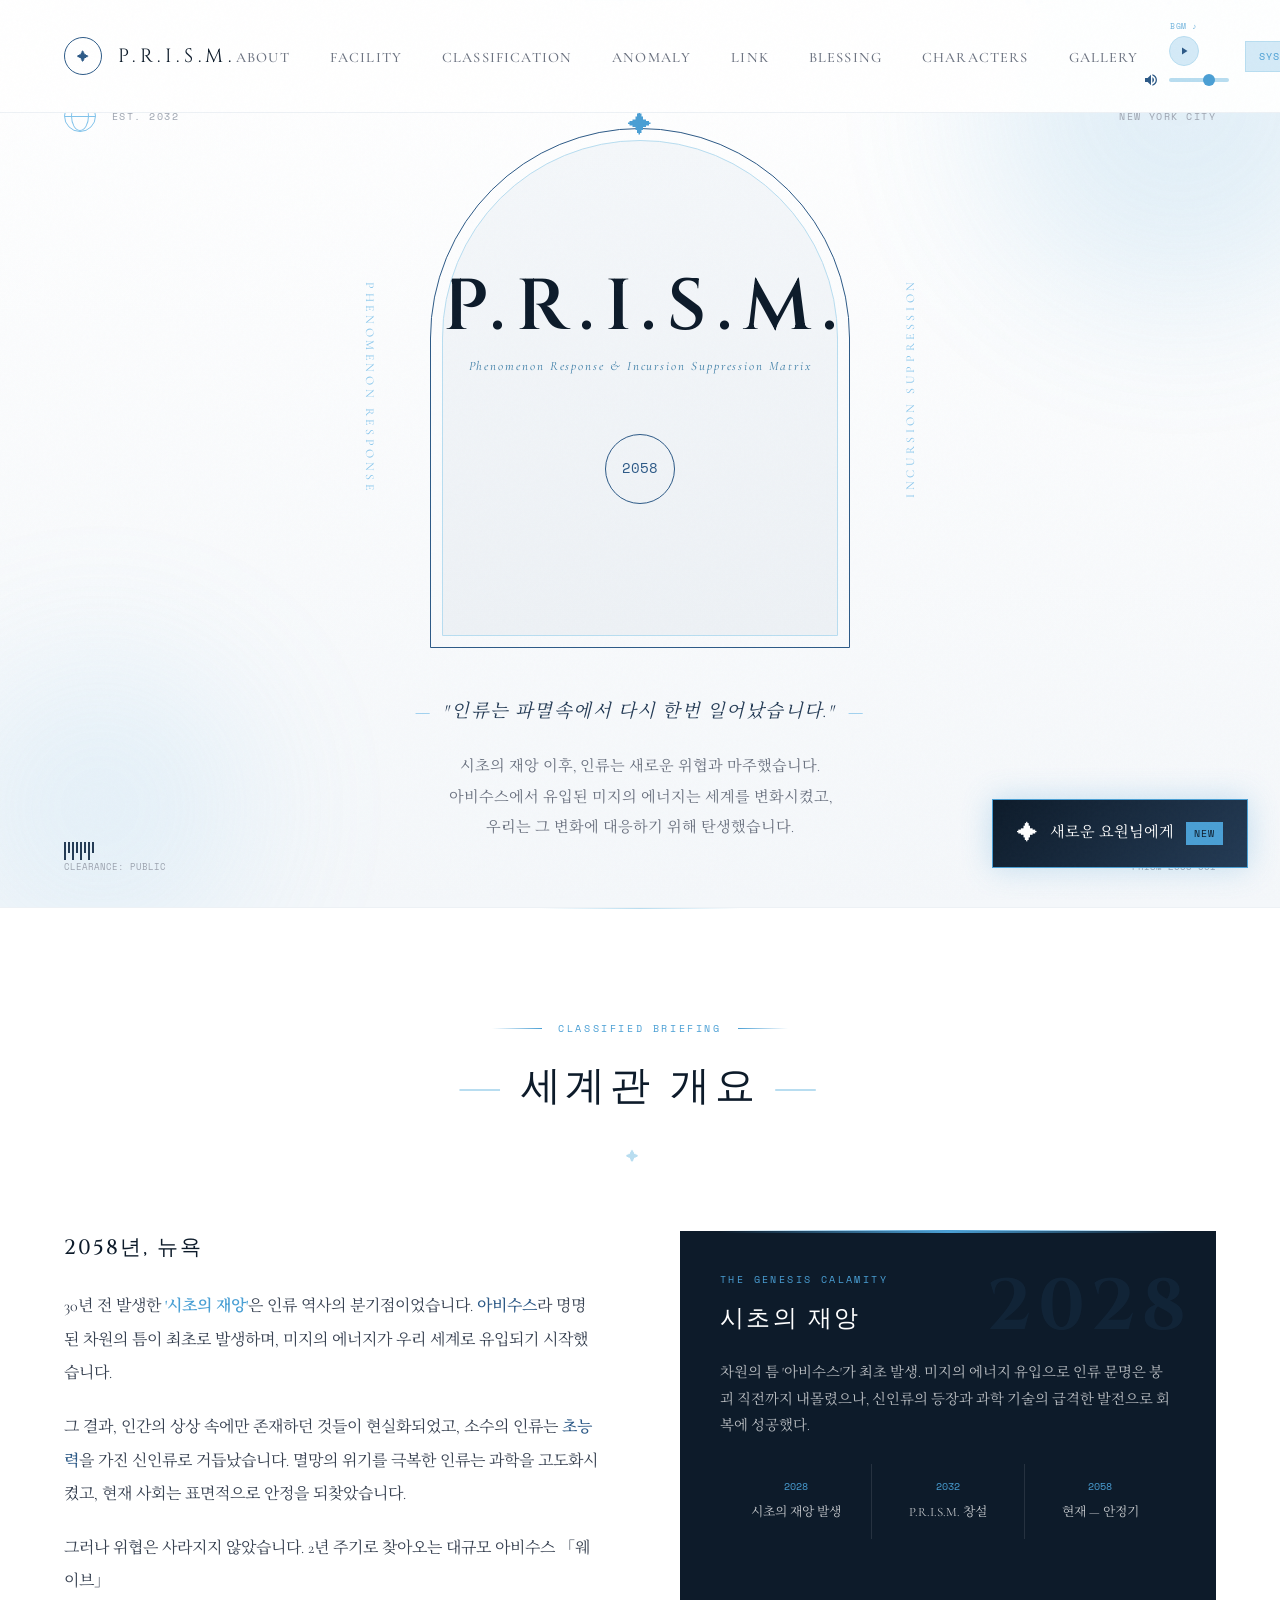
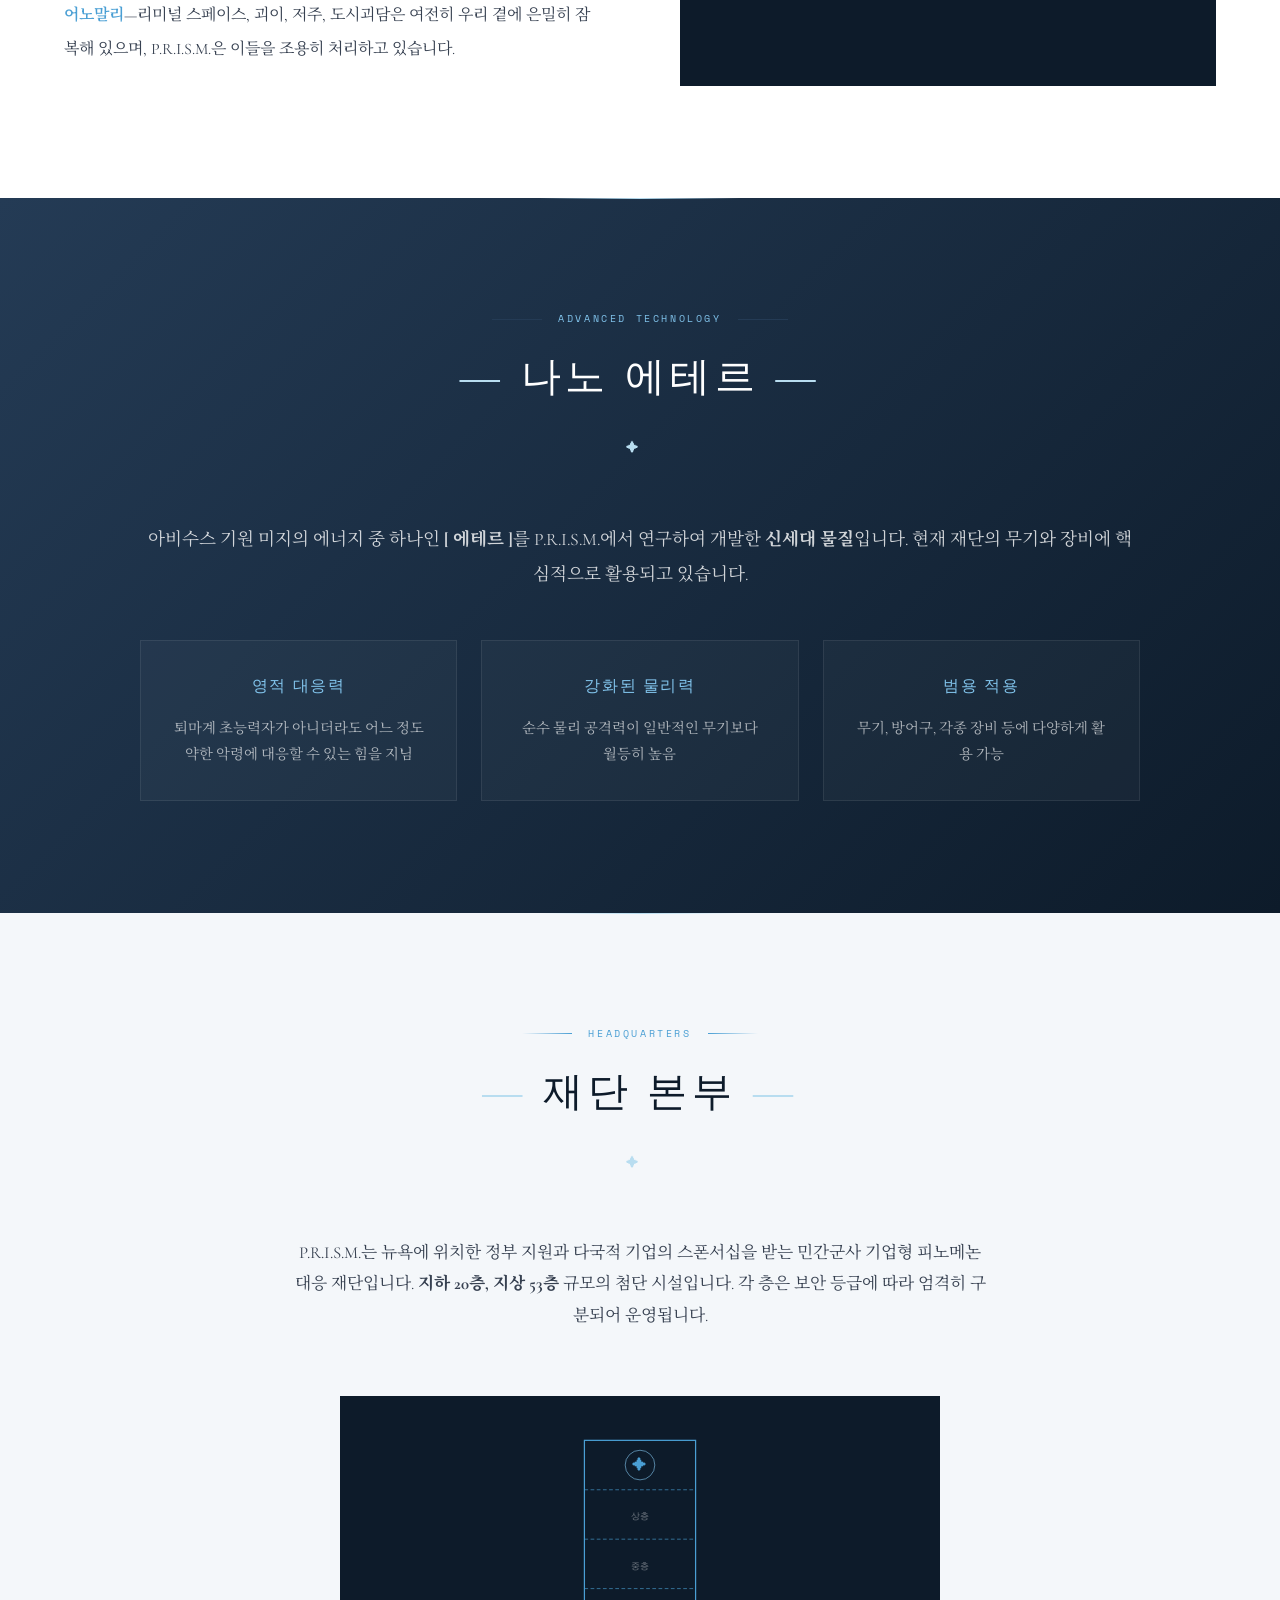
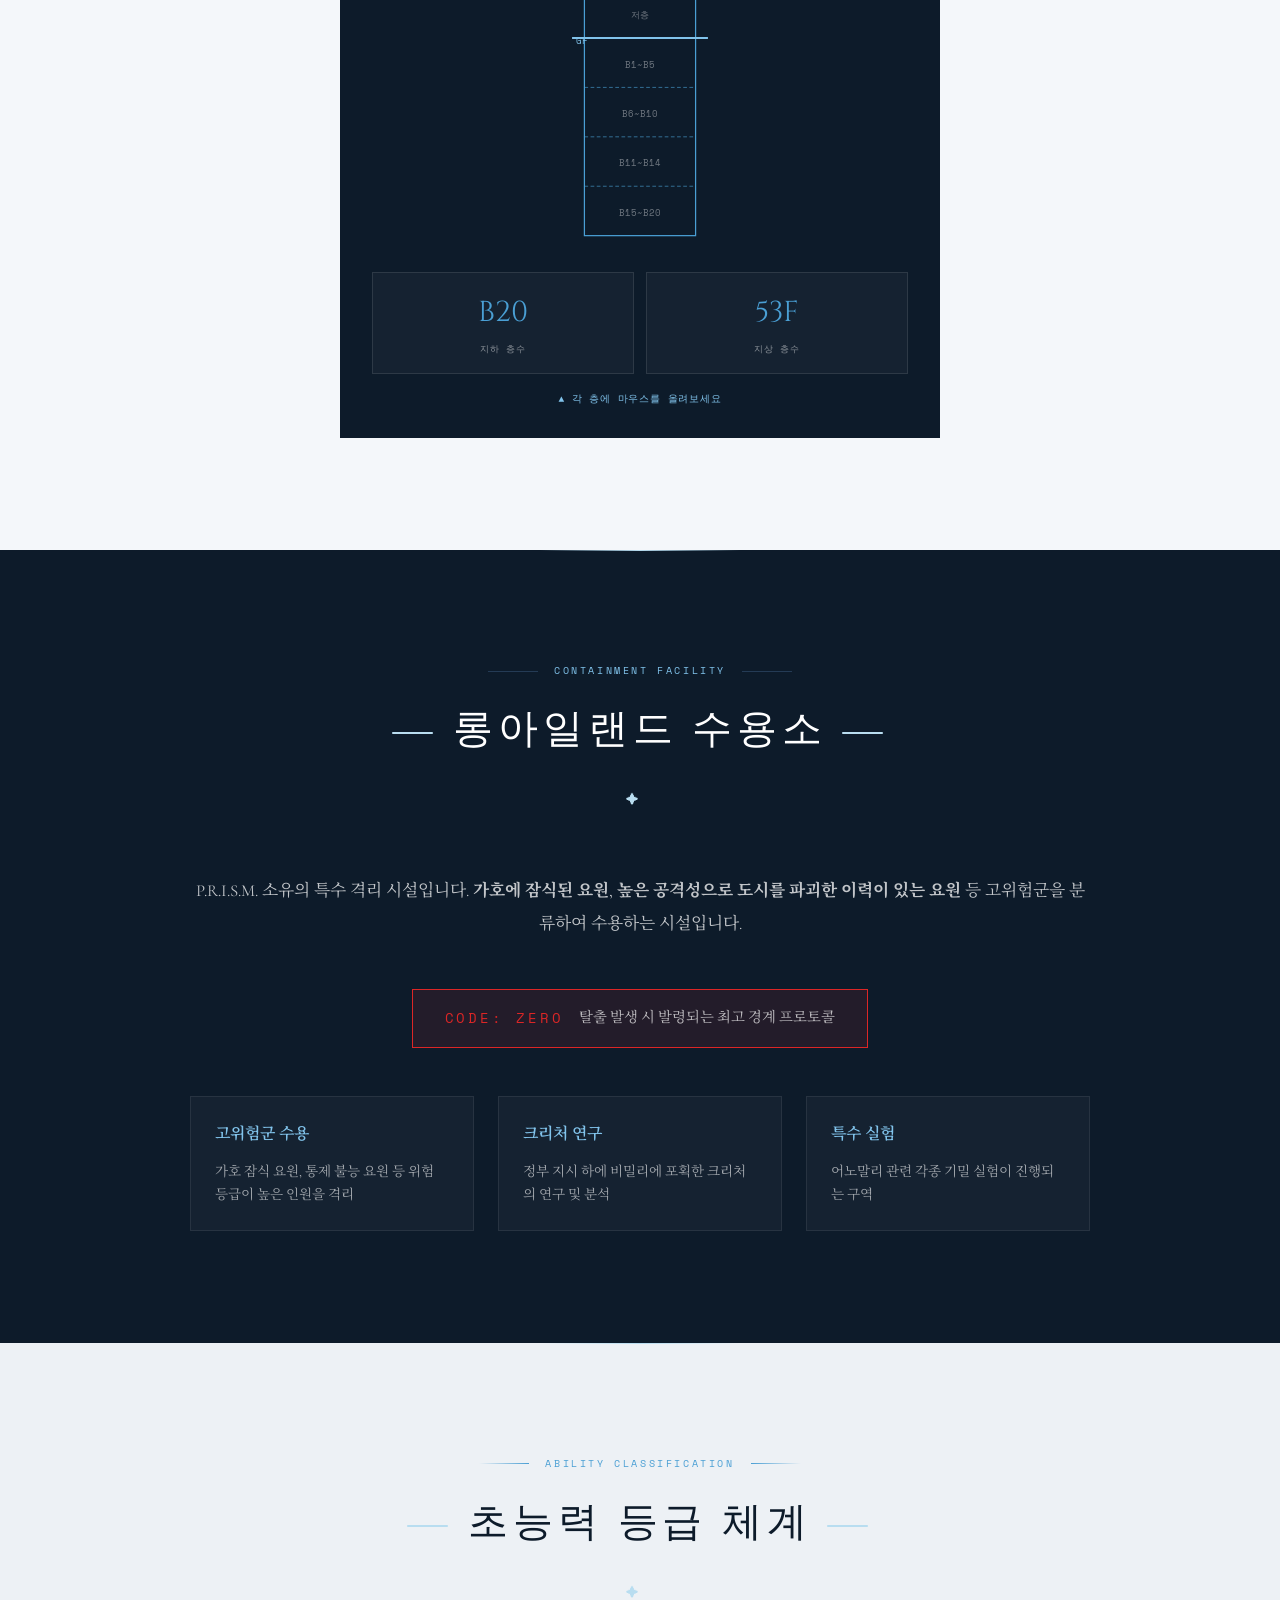
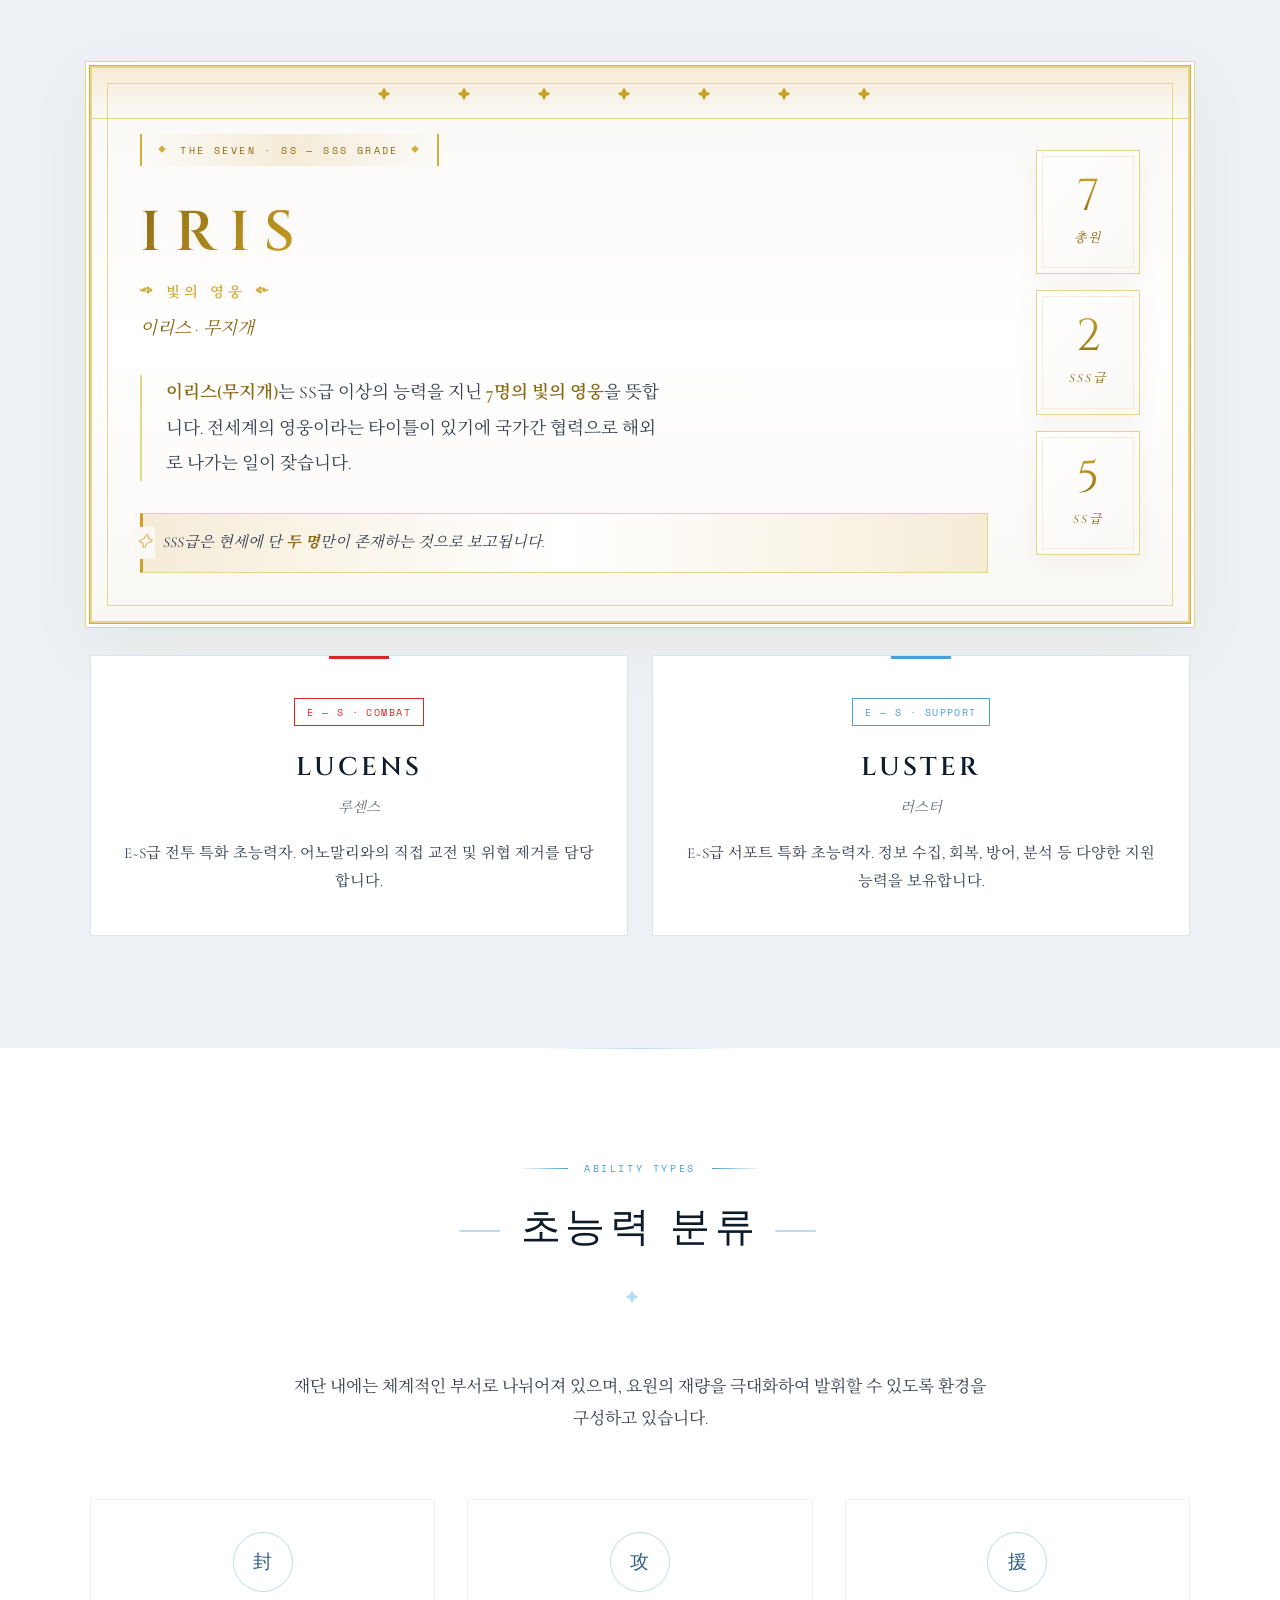
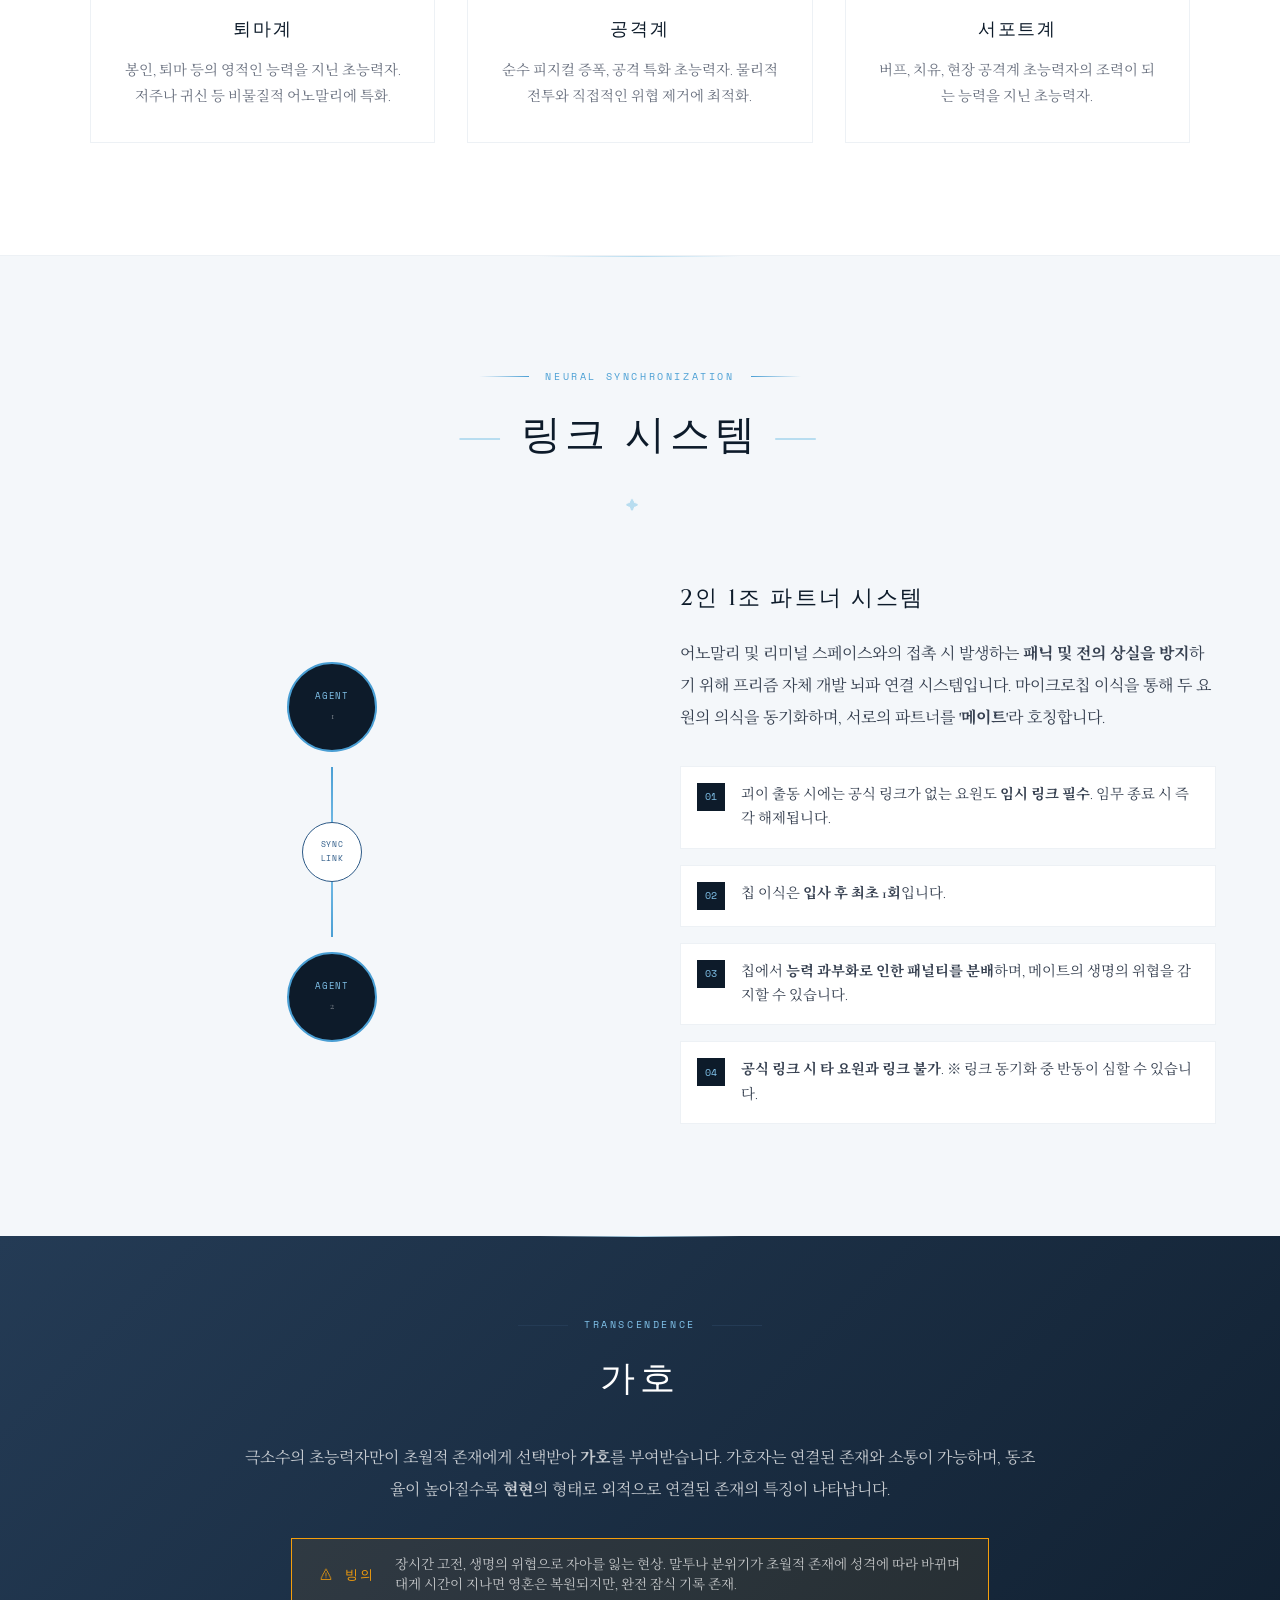
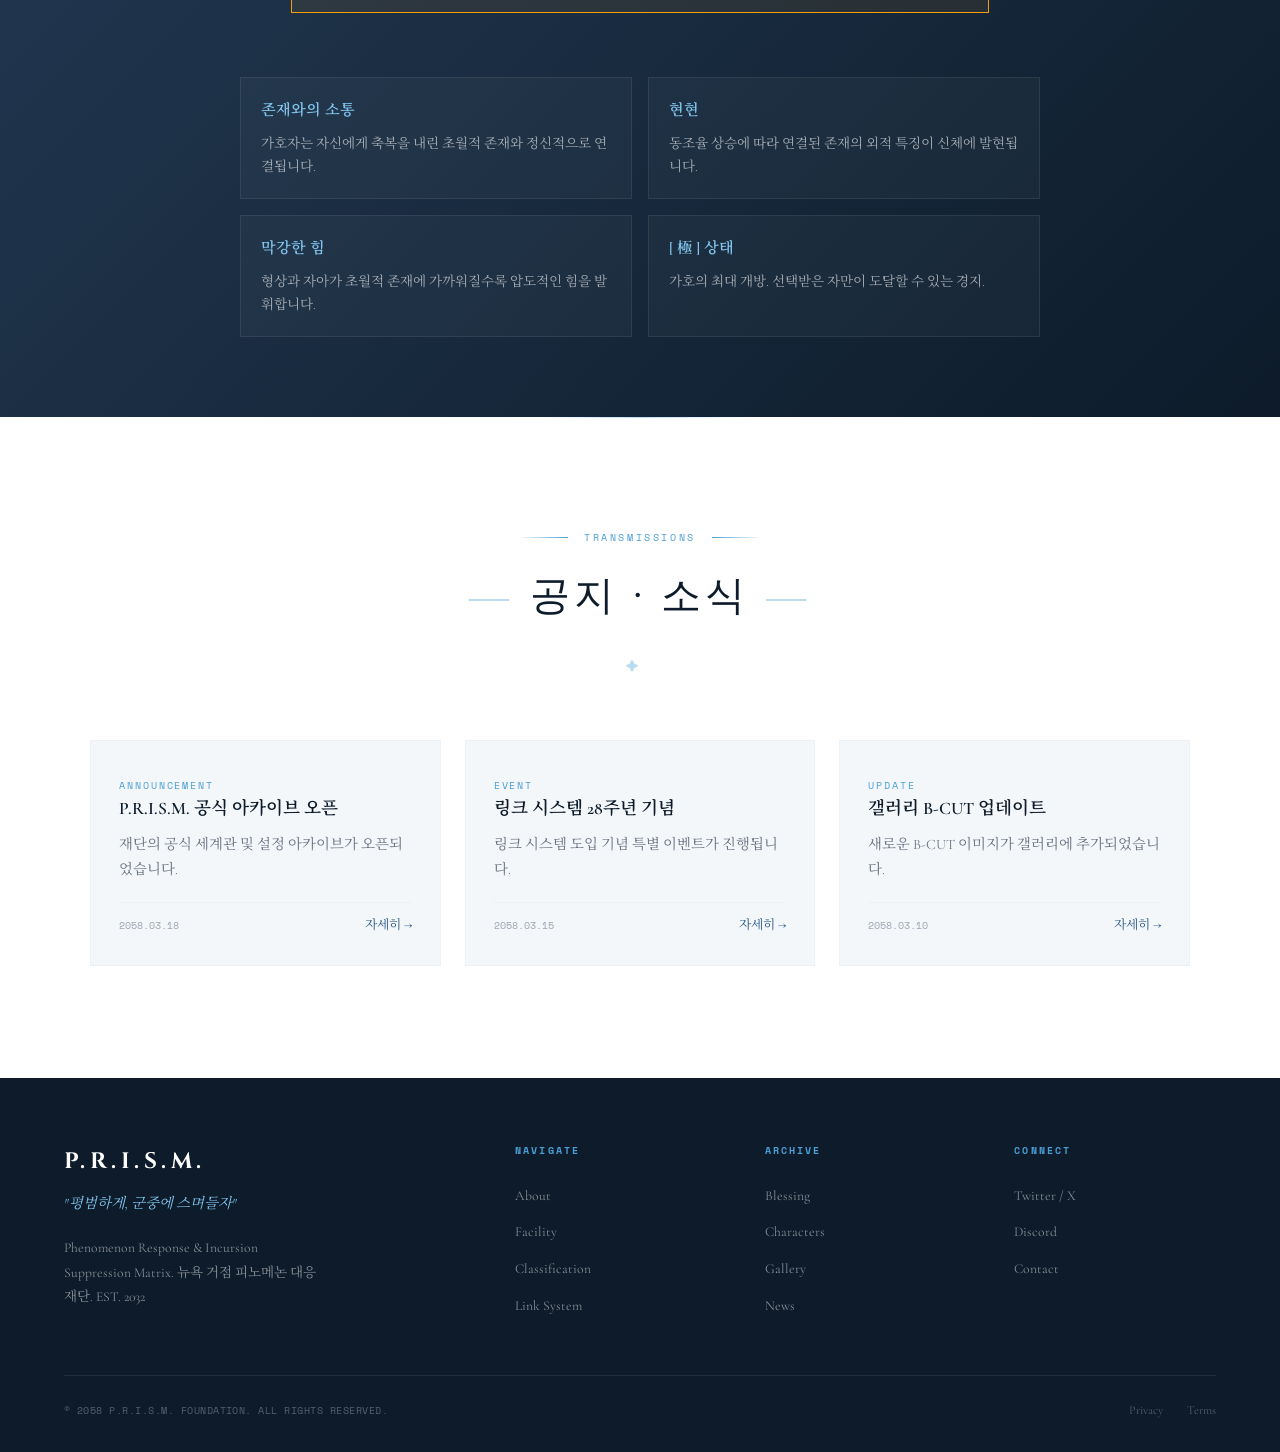
==== index.htm @ 299cf86c "initial site upload Push origin" ====
<!DOCTYPE html>
<html lang="ko">
<head>
    <meta charset="UTF-8">
    <meta name="viewport" content="width=device-width, initial-scale=1.0">
    <title>P.R.I.S.M. | Phenomenon Response & Incursion Suppression Matrix</title>
    <link rel="preconnect" href="https://fonts.googleapis.com">
    <link rel="preconnect" href="https://fonts.gstatic.com" crossorigin>
    <link href="https://fonts.googleapis.com/css2?family=Cormorant+Garamond:ital,wght@0,300;0,400;0,500;0,600;0,700;1,400;1,500&family=Cinzel:wght@400;500;600;700&family=Space+Mono:wght@400;700&family=Noto+Serif+KR:wght@200;300;400;500;600;700&display=swap" rel="stylesheet">
    <style>
        :root {
            --white-pure: #ffffff;
            --white-soft: #f9fbfd;
            --white-blue: #f4f7fa;
            --cream-cold: #edf1f5;
            --cream-warm: #faf8f5;
            --silver: #dce3eb;
            --blue-deep: #0d1b2a;
            --blue-dark: #1b263b;
            --blue-navy: #243b55;
            --blue-primary: #2d5a87;
            --blue-mid: #3a7ca5;
            --blue-accent: #4a9fd4;
            --blue-light: #81c3eb;
            --blue-pale: #b8ddf0;
            --blue-ice: #d4eaf7;
            --gold-deep: #8B6914;
            --gold-primary: #C9A227;
            --gold-light: #D4AF37;
            --gold-pale: #E8D48B;
            --gold-cream: #F5ECD7;
            --marble-shadow: rgba(139, 105, 20, 0.08);
            --gray-dark: #374151;
            --gray-mid: #6b7280;
            --gray-light: #9ca3af;
            --danger: #dc2626;
            --warning: #f59e0b;
            --success: #10b981;
            --font-display: 'Cinzel', serif;
            --font-elegant: 'Cormorant Garamond', 'Noto Serif KR', serif;
            --font-mono: 'Space Mono', monospace;
            --font-body: 'Noto Serif KR', serif;
        }

        * { margin: 0; padding: 0; box-sizing: border-box; }
        html { scroll-behavior: smooth; }
        body {
            font-family: var(--font-body);
            background: var(--white-soft);
            color: var(--blue-deep);
            overflow-x: hidden;
            line-height: 1.7;
        }

        /* ========== LOADING SCREEN ========== */
        .loading-screen {
            position: fixed;
            top: 0;
            left: 0;
            width: 100%;
            height: 100%;
            background: #0a0a0f;
            z-index: 100000;
            display: flex;
            flex-direction: column;
            align-items: center;
            justify-content: center;
            overflow: hidden;
        }

        .loading-screen.fade-out {
            animation: loadingFadeOut 0.6s cubic-bezier(0.4, 0, 0.2, 1) forwards;
        }

        @keyframes loadingFadeOut {
            0% { opacity: 1; }
            100% { opacity: 0; visibility: hidden; pointer-events: none; }
        }

        /* Grid background */
        .loading-screen::before {
            content: '';
            position: absolute;
            top: 0;
            left: 0;
            width: 100%;
            height: 100%;
            background-image: 
                linear-gradient(rgba(0, 240, 255, 0.03) 1px, transparent 1px),
                linear-gradient(90deg, rgba(0, 240, 255, 0.03) 1px, transparent 1px);
            background-size: 40px 40px;
            animation: gridMove 20s linear infinite;
        }

        @keyframes gridMove {
            0% { transform: translate(0, 0); }
            100% { transform: translate(40px, 40px); }
        }

        /* Scanlines */
        .loading-screen::after {
            content: '';
            position: absolute;
            top: 0;
            left: 0;
            width: 100%;
            height: 100%;
            background: repeating-linear-gradient(
                0deg,
                transparent,
                transparent 2px,
                rgba(0, 0, 0, 0.15) 2px,
                rgba(0, 0, 0, 0.15) 4px
            );
            pointer-events: none;
        }

        /* HUD Container */
        .hud-container {
            position: relative;
            width: 500px;
            height: 300px;
            display: flex;
            align-items: center;
            justify-content: center;
        }

        /* Center targeting circle */
        .hud-center {
            position: absolute;
            width: 180px;
            height: 180px;
            border: 1px solid rgba(0, 240, 255, 0.4);
            border-radius: 50%;
            animation: rotate 15s linear infinite;
        }

        .hud-center::before {
            content: '';
            position: absolute;
            top: 50%;
            left: 50%;
            transform: translate(-50%, -50%);
            width: 140px;
            height: 140px;
            border: 1px dashed rgba(0, 240, 255, 0.25);
            border-radius: 50%;
            animation: rotate 10s linear infinite reverse;
        }

        .hud-center::after {
            content: '';
            position: absolute;
            top: 50%;
            left: 50%;
            transform: translate(-50%, -50%);
            width: 100px;
            height: 100px;
            border: 2px solid rgba(0, 240, 255, 0.6);
            border-radius: 50%;
            border-top-color: transparent;
            border-bottom-color: transparent;
            animation: rotate 3s linear infinite;
        }

        @keyframes rotate {
            from { transform: rotate(0deg); }
            to { transform: rotate(360deg); }
        }

        /* Crosshair */
        .hud-crosshair {
            position: absolute;
            width: 60px;
            height: 60px;
        }

        .hud-crosshair::before,
        .hud-crosshair::after {
            content: '';
            position: absolute;
            background: rgba(0, 240, 255, 0.8);
        }

        .hud-crosshair::before {
            top: 50%;
            left: 0;
            width: 100%;
            height: 1px;
            transform: translateY(-50%);
        }

        .hud-crosshair::after {
            left: 50%;
            top: 0;
            width: 1px;
            height: 100%;
            transform: translateX(-50%);
        }

        /* Target dot */
        .hud-dot {
            position: absolute;
            width: 8px;
            height: 8px;
            background: #00f0ff;
            border-radius: 50%;
            box-shadow: 0 0 20px #00f0ff, 0 0 40px #00f0ff;
            animation: pulse 1.5s ease infinite;
        }

        @keyframes pulse {
            0%, 100% { transform: scale(1); opacity: 1; }
            50% { transform: scale(1.5); opacity: 0.7; }
        }

        /* Side wings */
        .hud-wing {
            position: absolute;
            top: 50%;
            transform: translateY(-50%);
            width: 150px;
            height: 80px;
        }

        .hud-wing.left { left: 0; }
        .hud-wing.right { right: 0; transform: translateY(-50%) scaleX(-1); }

        .hud-wing svg {
            width: 100%;
            height: 100%;
        }

        /* Arc sweeps */
        .hud-arc {
            position: absolute;
            width: 220px;
            height: 220px;
            border: 2px solid transparent;
            border-top-color: rgba(255, 255, 255, 0.6);
            border-radius: 50%;
            animation: arcSweep 2s ease-in-out infinite;
        }

        .hud-arc:nth-child(2) {
            animation-delay: 0.5s;
            border-top-color: rgba(0, 240, 255, 0.4);
        }

        @keyframes arcSweep {
            0% { transform: rotate(0deg); opacity: 0; }
            50% { opacity: 1; }
            100% { transform: rotate(180deg); opacity: 0; }
        }

        /* Loading text & progress */
        .loading-info {
            position: absolute;
            bottom: -80px;
            left: 50%;
            transform: translateX(-50%);
            text-align: center;
            font-family: 'Space Mono', monospace;
            color: rgba(0, 240, 255, 0.8);
            display: flex;
            flex-direction: column;
            align-items: center;
        }

        .loading-text {
            font-size: 0.7rem;
            letter-spacing: 0.3em;
            margin-bottom: 1rem;
            animation: blink 1s step-end infinite;
            white-space: nowrap;
        }

        @keyframes blink {
            0%, 100% { opacity: 1; }
            50% { opacity: 0.5; }
        }

        .loading-bar {
            width: 280px;
            height: 2px;
            background: rgba(0, 240, 255, 0.2);
            position: relative;
            overflow: hidden;
        }

        .loading-bar-fill {
            position: absolute;
            top: 0;
            left: 0;
            height: 100%;
            width: 0%;
            background: linear-gradient(90deg, transparent, #00f0ff, #00f0ff);
            box-shadow: 0 0 10px #00f0ff;
        }

        .loading-percent {
            font-size: 0.65rem;
            margin-top: 0.5rem;
            letter-spacing: 0.2em;
        }

        /* Corner brackets */
        .hud-corner {
            position: absolute;
            width: 30px;
            height: 30px;
            border-color: rgba(0, 240, 255, 0.5);
            border-style: solid;
        }

        .hud-corner.tl { top: 20px; left: 20px; border-width: 2px 0 0 2px; }
        .hud-corner.tr { top: 20px; right: 20px; border-width: 2px 2px 0 0; }
        .hud-corner.bl { bottom: 100px; left: 20px; border-width: 0 0 2px 2px; }
        .hud-corner.br { bottom: 100px; right: 20px; border-width: 0 2px 2px 0; }

        /* Side labels */
        .hud-label {
            position: absolute;
            font-family: 'Space Mono', monospace;
            font-size: 0.55rem;
            color: rgba(0, 240, 255, 0.5);
            letter-spacing: 0.1em;
        }

        .hud-label.top { top: 30px; left: 50%; transform: translateX(-50%); }
        .hud-label.left { left: 30px; top: 50%; transform: translateY(-50%) rotate(-90deg); }
        .hud-label.right { right: 30px; top: 50%; transform: translateY(-50%) rotate(90deg); }

        /* ========== GPS ZOOM PHASE ========== */
        .gps-overlay {
            position: fixed;
            top: 0;
            left: 0;
            width: 100%;
            height: 100%;
            background: #0a0a0f;
            z-index: 99998;
            display: none;
            align-items: center;
            justify-content: center;
            flex-direction: column;
        }

        .gps-overlay.active {
            display: flex;
        }

        .gps-overlay.zoom-out {
            animation: zoomToSite 1.5s cubic-bezier(0.4, 0, 0.2, 1) forwards;
        }

        @keyframes zoomToSite {
            0% { 
                opacity: 1;
                transform: scale(1);
            }
            60% {
                opacity: 1;
                transform: scale(5);
            }
            100% { 
                opacity: 0;
                transform: scale(15);
                visibility: hidden;
            }
        }

        /* Main content wrapper - initially hidden */
        .main-content {
            opacity: 0;
            visibility: hidden;
        }

        .main-content.visible {
            opacity: 1;
            visibility: visible;
            animation: contentFadeIn 1.2s cubic-bezier(0.4, 0, 0.2, 1) forwards;
        }

        @keyframes contentFadeIn {
            0% { 
                opacity: 0;
                filter: brightness(2) blur(10px);
            }
            50% {
                filter: brightness(1.2) blur(2px);
            }
            100% { 
                opacity: 1;
                filter: brightness(1) blur(0);
            }
        }

        /* World map grid */
        .world-grid {
            position: absolute;
            width: 100%;
            height: 100%;
            background-image: 
                radial-gradient(ellipse 120% 80% at center, rgba(0, 240, 255, 0.05) 0%, transparent 70%),
                linear-gradient(rgba(0, 240, 255, 0.02) 1px, transparent 1px),
                linear-gradient(90deg, rgba(0, 240, 255, 0.02) 1px, transparent 1px);
            background-size: 100% 100%, 30px 30px, 30px 30px;
        }

        /* Map outline hint */
        .map-outline {
            position: absolute;
            width: 80%;
            height: 60%;
            border: 1px solid rgba(0, 240, 255, 0.1);
            border-radius: 50%;
            opacity: 0.5;
        }

        /* GPS target */
        .gps-target {
            position: relative;
            width: 200px;
            height: 200px;
            display: flex;
            align-items: center;
            justify-content: center;
        }

        .gps-ring {
            position: absolute;
            border: 1px solid rgba(0, 240, 255, 0.4);
            border-radius: 50%;
            animation: expandRing 1.5s ease-out infinite;
        }

        .gps-ring:nth-child(1) { width: 60px; height: 60px; }
        .gps-ring:nth-child(2) { width: 100px; height: 100px; animation-delay: 0.3s; }
        .gps-ring:nth-child(3) { width: 140px; height: 140px; animation-delay: 0.6s; }

        @keyframes expandRing {
            0% { transform: scale(0.8); opacity: 1; }
            100% { transform: scale(1.5); opacity: 0; }
        }

        .gps-point {
            width: 12px;
            height: 12px;
            background: #00f0ff;
            border-radius: 50%;
            box-shadow: 0 0 30px #00f0ff, 0 0 60px #00f0ff;
            animation: glow 0.8s ease infinite alternate;
            z-index: 10;
        }

        @keyframes glow {
            from { box-shadow: 0 0 20px #00f0ff, 0 0 40px #00f0ff; }
            to { box-shadow: 0 0 40px #00f0ff, 0 0 80px #00f0ff, 0 0 120px rgba(0, 240, 255, 0.5); }
        }

        /* Coordinates display */
        .gps-coords {
            position: absolute;
            bottom: -60px;
            text-align: center;
            font-family: 'Space Mono', monospace;
        }

        .gps-location {
            font-size: 1.2rem;
            color: #00f0ff;
            letter-spacing: 0.2em;
            margin-bottom: 0.5rem;
            text-shadow: 0 0 20px rgba(0, 240, 255, 0.5);
        }

        .gps-numbers {
            font-size: 0.7rem;
            color: rgba(255, 255, 255, 0.6);
            letter-spacing: 0.15em;
        }

        /* Connecting text */
        .connecting-text {
            position: absolute;
            bottom: 15%;
            font-family: 'Space Mono', monospace;
            font-size: 0.65rem;
            color: rgba(0, 240, 255, 0.7);
            letter-spacing: 0.3em;
            animation: blink 0.5s step-end infinite;
        }

        #trail-canvas {
            position: fixed;
            top: 0; left: 0;
            width: 100%; height: 100%;
            pointer-events: none;
            z-index: 9999;
        }

        .welcome-banner {
            position: fixed;
            bottom: 2rem;
            right: 2rem;
            z-index: 9999;
            animation: pulse-glow 2s infinite;
        }

        .welcome-banner a {
            display: flex;
            align-items: center;
            gap: 0.75rem;
            padding: 1rem 1.5rem;
            background: linear-gradient(135deg, var(--blue-deep) 0%, var(--blue-navy) 100%);
            border: 1px solid var(--blue-accent);
            text-decoration: none;
            color: var(--white-pure);
            font-family: var(--font-elegant);
            font-size: 0.95rem;
            box-shadow: 0 0 30px rgba(74, 159, 212, 0.3);
            transition: all 0.3s ease;
        }

        .welcome-banner a:hover {
            transform: translateY(-3px);
            box-shadow: 0 0 50px rgba(74, 159, 212, 0.5);
            border-color: var(--blue-light);
        }

        .welcome-banner .icon { font-size: 1.3rem; }
        .welcome-banner .badge {
            background: var(--blue-accent);
            color: var(--blue-deep);
            font-family: var(--font-mono);
            font-size: 0.6rem;
            padding: 0.2rem 0.5rem;
            letter-spacing: 0.1em;
        }

        @keyframes pulse-glow {
            0%, 100% { box-shadow: 0 0 30px rgba(74, 159, 212, 0.3); }
            50% { box-shadow: 0 0 50px rgba(74, 159, 212, 0.5); }
        }

        body::before {
            content: '';
            position: fixed;
            top: 0; left: 0;
            width: 100%; height: 100%;
            background: url("data:image/svg+xml,%3Csvg viewBox='0 0 400 400' xmlns='http://www.w3.org/2000/svg'%3E%3Cfilter id='noise'%3E%3CfeTurbulence type='fractalNoise' baseFrequency='0.8' numOctaves='3' stitchTiles='stitch'/%3E%3C/filter%3E%3Crect width='100%25' height='100%25' filter='url(%23noise)'/%3E%3C/svg%3E");
            opacity: 0.02;
            pointer-events: none;
            z-index: 10000;
        }

        ::selection { background: var(--blue-accent); color: var(--white-pure); }

        /* Navigation */
        nav {
            position: fixed;
            top: 0; width: 100%;
            padding: 1.25rem 4rem;
            padding-top: calc(1.25rem + env(safe-area-inset-top, 0px));
            display: flex;
            justify-content: space-between;
            align-items: center;
            z-index: 1000;
            background: rgba(255, 255, 255, 0.95);
            backdrop-filter: blur(15px);
            border-bottom: 1px solid var(--cream-cold);
        }

        .logo-area {
            display: flex;
            align-items: center;
            gap: 1rem;
        }

        .logo-symbol {
            width: 38px; height: 38px;
            border: 1.5px solid var(--blue-primary);
            border-radius: 50%;
            display: flex;
            align-items: center;
            justify-content: center;
            font-size: 12px;
            color: var(--blue-primary);
        }

        .logo-text {
            font-family: var(--font-display);
            font-size: 1.2rem;
            letter-spacing: 0.25em;
            color: var(--blue-deep);
        }

        .nav-center {
            display: flex;
            gap: 2.5rem;
            list-style: none;
        }

        .nav-center a {
            font-family: var(--font-elegant);
            font-size: 0.9rem;
            font-weight: 500;
            letter-spacing: 0.08em;
            color: var(--gray-mid);
            text-decoration: none;
            transition: color 0.3s ease;
            position: relative;
        }

        .nav-center a::after {
            content: '';
            position: absolute;
            bottom: -4px; left: 0;
            width: 0; height: 1px;
            background: var(--blue-accent);
            transition: width 0.3s ease;
        }

        .nav-center a:hover { color: var(--blue-primary); }
        .nav-center a:hover::after { width: 100%; }

        /* Music Player Button */
        .music-player {
            display: flex;
            flex-direction: column;
            align-items: center;
            gap: 0.15rem;
            margin-right: 1rem;
        }

        .music-hint {
            font-family: var(--font-mono);
            font-size: 0.5rem;
            color: var(--blue-accent);
            letter-spacing: 0.05em;
            opacity: 0.8;
            order: -1;
        }
        
        .music-controls {
            display: flex;
            align-items: center;
            gap: 0.4rem;
        }

        .music-btn {
            width: 30px;
            height: 30px;
            min-width: 30px;
            min-height: 30px;
            flex-shrink: 0;
            border: 1px solid var(--blue-pale);
            background: var(--blue-ice);
            border-radius: 50%;
            display: flex;
            align-items: center;
            justify-content: center;
            cursor: pointer;
            transition: all 0.3s ease;
            position: relative;
        }

        .music-btn:hover {
            background: var(--blue-pale);
            transform: scale(1.05);
        }

        .music-btn.playing {
            background: var(--blue-accent);
            border-color: var(--blue-accent);
            box-shadow: 0 0 15px rgba(74, 159, 212, 0.4);
        }

        .music-btn svg {
            width: 12px;
            height: 12px;
            flex-shrink: 0;
            fill: var(--blue-primary);
            transition: fill 0.3s ease;
        }

        .music-btn.playing svg {
            fill: var(--white-pure);
        }

        .music-btn .pause-icon { display: none; }
        .music-btn.playing .play-icon { display: none; }
        .music-btn.playing .pause-icon { display: block; }

        /* Volume Control */
        .volume-control {
            display: flex;
            align-items: center;
            gap: 0.4rem;
        }

        .volume-btn {
            background: none;
            border: none;
            cursor: pointer;
            padding: 4px;
            display: flex;
            align-items: center;
            justify-content: center;
        }

        .volume-btn svg {
            width: 16px;
            height: 16px;
            fill: var(--blue-primary);
            transition: fill 0.2s;
        }

        .volume-btn:hover svg {
            fill: var(--blue-accent);
        }

        .volume-slider {
            width: 60px;
            height: 4px;
            -webkit-appearance: none;
            appearance: none;
            background: var(--blue-pale);
            border-radius: 2px;
            outline: none;
            cursor: pointer;
        }

        .volume-slider::-webkit-slider-thumb {
            -webkit-appearance: none;
            appearance: none;
            width: 12px;
            height: 12px;
            background: var(--blue-accent);
            border-radius: 50%;
            cursor: pointer;
            transition: transform 0.2s;
        }

        .volume-slider::-webkit-slider-thumb:hover {
            transform: scale(1.2);
        }

        .volume-slider::-moz-range-thumb {
            width: 12px;
            height: 12px;
            background: var(--blue-accent);
            border-radius: 50%;
            cursor: pointer;
            border: none;
        }

        /* Sound wave animation */
        .sound-wave {
            display: none;
            align-items: flex-end;
            gap: 2px;
            height: 16px;
        }

        .music-btn.playing ~ .sound-wave {
            display: flex;
        }

        .sound-wave span {
            width: 3px;
            background: var(--blue-accent);
            border-radius: 2px;
            animation: soundWave 0.8s ease-in-out infinite;
        }

        .sound-wave span:nth-child(1) { height: 8px; animation-delay: 0s; }
        .sound-wave span:nth-child(2) { height: 14px; animation-delay: 0.1s; }
        .sound-wave span:nth-child(3) { height: 10px; animation-delay: 0.2s; }
        .sound-wave span:nth-child(4) { height: 16px; animation-delay: 0.3s; }

        @keyframes soundWave {
            0%, 100% { transform: scaleY(0.5); }
            50% { transform: scaleY(1); }
        }

        .nav-status {
            font-family: var(--font-mono);
            font-size: 0.6rem;
            letter-spacing: 0.1em;
            color: var(--blue-accent);
            padding: 0.4rem 0.8rem;
            border: 1px solid var(--blue-pale);
            background: var(--blue-ice);
        }

        .menu-toggle {
            display: none;
            flex-direction: column;
            gap: 4px;
            cursor: pointer;
            padding: 10px;
        }

        .menu-toggle span {
            width: 20px; height: 1px;
            background: var(--blue-deep);
        }

        /* Hero Section */
        .hero {
            min-height: 100vh;
            display: flex;
            flex-direction: column;
            justify-content: center;
            align-items: center;
            text-align: center;
            padding: 8rem 2rem 4rem;
            position: relative;
            background: linear-gradient(180deg, var(--white-pure) 0%, var(--white-blue) 100%);
            overflow: hidden;
        }

        .hero-particles {
            position: absolute;
            top: 0; left: 0;
            width: 100%; height: 100%;
            pointer-events: none;
            overflow: hidden;
        }

        .hero-particle {
            position: absolute;
            width: 4px; height: 4px;
            background: var(--blue-accent);
            border-radius: 50%;
            opacity: 0.3;
            animation: float-particle 20s infinite linear;
        }

        @keyframes float-particle {
            0% { transform: translateY(100vh) rotate(0deg); opacity: 0; }
            10% { opacity: 0.3; }
            90% { opacity: 0.3; }
            100% { transform: translateY(-100px) rotate(360deg); opacity: 0; }
        }

        .glow-orb {
            position: absolute;
            border-radius: 50%;
            filter: blur(80px);
            opacity: 0.15;
            pointer-events: none;
        }

        .glow-orb-1 {
            width: 400px; height: 400px;
            background: var(--blue-accent);
            top: -100px; right: -100px;
            animation: orb-float 8s ease-in-out infinite;
        }

        .glow-orb-2 {
            width: 300px; height: 300px;
            background: var(--blue-light);
            bottom: -50px; left: -50px;
            animation: orb-float 10s ease-in-out infinite reverse;
        }

        @keyframes orb-float {
            0%, 100% { transform: translate(0, 0); }
            50% { transform: translate(30px, -30px); }
        }

        .hero-decoration {
            position: absolute;
            top: 100px; left: 0; right: 0;
            display: flex;
            justify-content: space-between;
            padding: 0 4rem;
            font-family: var(--font-mono);
            font-size: 0.6rem;
            color: var(--gray-light);
            letter-spacing: 0.15em;
        }

        .hero-decoration .left,
        .hero-decoration .right {
            display: flex;
            align-items: center;
            gap: 1rem;
        }

        .wire-globe {
            width: 32px; height: 32px;
            border: 1px solid var(--blue-light);
            border-radius: 50%;
            position: relative;
        }

        .wire-globe::before {
            content: '';
            position: absolute;
            top: 50%; left: 0; right: 0;
            height: 1px;
            background: var(--blue-light);
        }

        .wire-globe::after {
            content: '';
            position: absolute;
            left: 50%; top: 0; bottom: 0;
            width: 16px;
            border: 1px solid var(--blue-light);
            border-radius: 50%;
            transform: translateX(-50%);
        }

        .hero-main {
            position: relative;
            margin-bottom: 3rem;
        }

        .arch-frame {
            position: relative;
            width: 420px; height: 520px;
            margin: 0 auto;
        }

        .arch-outer {
            position: absolute;
            inset: 0;
            border: 1px solid var(--blue-primary);
            border-radius: 210px 210px 0 0;
        }

        .arch-inner {
            position: absolute;
            inset: 12px;
            border: 1px solid var(--blue-pale);
            border-radius: 198px 198px 0 0;
            overflow: hidden;
            background: linear-gradient(180deg, var(--white-blue) 0%, var(--cream-cold) 100%);
            display: flex;
            align-items: center;
            justify-content: center;
        }

        .arch-content { 
            text-align: center; 
            padding: 2rem; 
            display: flex;
            flex-direction: column;
            align-items: center;
            justify-content: center;
        }

        .hero-star {
            position: absolute;
            top: -25px; left: 50%;
            transform: translateX(-50%);
            font-size: 1.5rem;
            color: var(--blue-accent);
        }

        .hero-title {
            font-family: var(--font-display);
            font-size: clamp(2.8rem, 7vw, 4.5rem);
            font-weight: 600;
            letter-spacing: 0.15em;
            color: var(--blue-deep);
            margin-bottom: 0.75rem;
            line-height: 1;
            padding-left: 0.15em; /* letter-spacing 보정 */
        }

        .hero-acronym {
            font-family: var(--font-elegant);
            font-size: 0.8rem;
            font-style: italic;
            letter-spacing: 0.15em;
            color: var(--blue-mid);
            margin-bottom: 2rem;
        }

        .hero-year {
            display: inline-flex;
            align-items: center;
            justify-content: center;
            width: 70px; height: 70px;
            border: 1px solid var(--blue-primary);
            border-radius: 50%;
            font-family: var(--font-mono);
            font-size: 0.85rem;
            color: var(--blue-primary);
            margin-top: 1.5rem;
        }

        .hero-side {
            position: absolute;
            top: 50%;
            transform: translateY(-50%);
            font-family: var(--font-elegant);
            font-size: 0.75rem;
            letter-spacing: 0.3em;
            color: var(--blue-light);
            writing-mode: vertical-rl;
        }

        .hero-side.left { left: -70px; }
        .hero-side.right { right: -70px; transform: translateY(-50%) rotate(180deg); }

        .hero-bottom {
            display: flex;
            flex-direction: column;
            align-items: center;
            gap: 1.5rem;
        }

        .hero-slogan {
            font-family: var(--font-elegant);
            font-size: 1.15rem;
            font-style: italic;
            color: var(--blue-navy);
            letter-spacing: 0.08em;
        }

        .hero-slogan::before,
        .hero-slogan::after {
            content: '—';
            margin: 0 0.75rem;
            color: var(--blue-light);
        }

        .hero-desc {
            max-width: 550px;
            font-family: var(--font-elegant);
            font-size: 0.95rem;
            line-height: 2;
            color: var(--gray-mid);
        }

        .hero-footer {
            position: absolute;
            bottom: 2rem; left: 0; right: 0;
            display: flex;
            justify-content: space-between;
            align-items: flex-end;
            padding: 0 4rem;
            font-family: var(--font-mono);
            font-size: 0.55rem;
            color: var(--gray-light);
        }

        .barcode {
            display: flex;
            gap: 2px;
            height: 18px;
        }

        .barcode span {
            width: 2px;
            background: var(--blue-navy);
        }

        .barcode span:nth-child(odd) { height: 100%; }
        .barcode span:nth-child(even) { height: 65%; }

        /* Section Styles */
        section {
            padding: 7rem 4rem;
            position: relative;
        }

        /* Decorative section dividers */
        section::before {
            content: '';
            position: absolute;
            top: 0;
            left: 50%;
            transform: translateX(-50%);
            width: 200px;
            height: 1px;
            background: linear-gradient(90deg, transparent, var(--blue-pale), transparent);
        }

        .section-header {
            text-align: center;
            margin-bottom: 4rem;
            position: relative;
        }

        .section-header::after {
            content: '✦';
            display: block;
            margin-top: 1.5rem;
            font-size: 0.8rem;
            color: var(--blue-pale);
            letter-spacing: 1rem;
        }

        .section-tag {
            display: flex;
            align-items: center;
            justify-content: center;
            gap: 1rem;
            font-family: var(--font-mono);
            font-size: 0.65rem;
            letter-spacing: 0.25em;
            color: var(--blue-accent);
            margin-bottom: 1rem;
        }

        .section-tag::before,
        .section-tag::after {
            content: '';
            width: 50px; height: 1px;
            background: linear-gradient(90deg, transparent, var(--blue-accent));
        }

        .section-tag::after {
            background: linear-gradient(90deg, var(--blue-accent), transparent);
        }

        .section-title {
            font-family: var(--font-display);
            font-size: clamp(1.8rem, 4vw, 2.5rem);
            font-weight: 500;
            letter-spacing: 0.12em;
            color: var(--blue-deep);
            position: relative;
            display: inline-block;
        }

        .section-title::before,
        .section-title::after {
            content: '―';
            position: absolute;
            top: 50%;
            transform: translateY(-50%);
            color: var(--blue-pale);
            font-weight: 300;
        }

        .section-title::before { right: calc(100% + 1rem); }
        .section-title::after { left: calc(100% + 1rem); }

        /* About Section */
        .about-section {
            background: var(--white-pure);
            border-top: 1px solid var(--cream-cold);
        }

        .about-grid {
            max-width: 1300px;
            margin: 0 auto;
            display: grid;
            grid-template-columns: 1fr 1fr;
            gap: 5rem;
        }

        .about-text h3 {
            font-family: var(--font-display);
            font-size: 1.3rem;
            font-weight: 500;
            letter-spacing: 0.1em;
            color: var(--blue-deep);
            margin-bottom: 1.5rem;
        }

        .about-text p {
            font-family: var(--font-elegant);
            font-size: 1rem;
            line-height: 2.1;
            color: var(--gray-dark);
            margin-bottom: 1.25rem;
        }

        .highlight { color: var(--blue-primary); font-weight: 500; }
        .accent { color: var(--blue-accent); font-weight: 600; }

        .event-box {
            background: var(--blue-deep);
            padding: 2.5rem;
            position: relative;
        }

        .event-box::before {
            content: '';
            position: absolute;
            top: -1px; left: 2.5rem; right: 2.5rem;
            height: 3px;
            background: linear-gradient(90deg, transparent, var(--blue-accent), transparent);
        }

        .event-year-bg {
            position: absolute;
            top: 1rem; right: 1.5rem;
            font-family: var(--font-display);
            font-size: 4.5rem;
            font-weight: 700;
            color: rgba(74, 159, 212, 0.08);
            letter-spacing: 0.1em;
        }

        .event-label {
            font-family: var(--font-mono);
            font-size: 0.6rem;
            letter-spacing: 0.25em;
            color: var(--blue-accent);
            margin-bottom: 0.75rem;
        }

        .event-title {
            font-family: var(--font-display);
            font-size: 1.5rem;
            font-weight: 500;
            letter-spacing: 0.1em;
            color: var(--white-pure);
            margin-bottom: 1.25rem;
        }

        .event-description {
            font-family: var(--font-elegant);
            font-size: 0.9rem;
            line-height: 1.85;
            color: rgba(255, 255, 255, 0.7);
        }

        .timeline-row {
            display: flex;
            gap: 1px;
            margin-top: 1.5rem;
            background: rgba(255, 255, 255, 0.1);
        }

        .timeline-cell {
            flex: 1;
            padding: 0.9rem;
            background: var(--blue-deep);
            text-align: center;
        }

        .timeline-cell span {
            display: block;
            font-family: var(--font-mono);
            font-size: 0.65rem;
            color: var(--blue-accent);
            margin-bottom: 0.4rem;
        }

        .timeline-cell p {
            font-family: var(--font-elegant);
            font-size: 0.8rem;
            color: rgba(255, 255, 255, 0.75);
        }

        /* Nano Ether Section */
        .ether-section {
            background: linear-gradient(135deg, var(--blue-navy) 0%, var(--blue-deep) 100%);
            color: var(--white-pure);
        }

        .ether-section .section-tag { color: var(--blue-light); }
        .ether-section .section-tag::before,
        .ether-section .section-tag::after { background: var(--blue-navy); }

        .ether-content {
            max-width: 1000px;
            margin: 0 auto;
        }

        .ether-intro {
            text-align: center;
            margin-bottom: 3rem;
        }

        .ether-intro p {
            font-family: var(--font-elegant);
            font-size: 1.1rem;
            line-height: 2;
            color: rgba(255, 255, 255, 0.8);
        }

        .ether-grid {
            display: grid;
            grid-template-columns: repeat(3, 1fr);
            gap: 1.5rem;
        }

        .ether-card {
            padding: 2rem;
            background: rgba(255, 255, 255, 0.03);
            border: 1px solid rgba(255, 255, 255, 0.08);
            text-align: center;
        }

        .ether-card h4 {
            font-family: var(--font-display);
            font-size: 1rem;
            font-weight: 500;
            letter-spacing: 0.1em;
            color: var(--blue-light);
            margin-bottom: 1rem;
        }

        .ether-card p {
            font-family: var(--font-elegant);
            font-size: 0.9rem;
            line-height: 1.8;
            color: rgba(255, 255, 255, 0.65);
        }

        /* Facility Section */
        .facility-section {
            background: var(--white-blue);
        }

        .facility-content {
            max-width: 1200px;
            margin: 0 auto;
        }

        .facility-intro {
            text-align: center;
            max-width: 700px;
            margin: 0 auto 4rem;
        }

        .facility-intro p {
            font-family: var(--font-elegant);
            font-size: 1.05rem;
            line-height: 1.9;
            color: var(--gray-dark);
        }

        /* Interactive Building with Tooltips */
        .building-interactive {
            max-width: 600px;
            margin: 0 auto;
        }

        .building-container {
            background: var(--blue-deep);
            padding: 2rem;
            position: relative;
        }

        .building-svg-wrapper {
            position: relative;
            display: flex;
            justify-content: center;
        }

        .building-svg {
            width: 180px;
            height: 420px;
        }

        .floor-zone {
            cursor: pointer;
            transition: all 0.3s ease;
            fill: transparent;
        }

        .floor-zone:hover {
            fill: rgba(74, 159, 212, 0.35);
        }

        /* Tooltips */
        .floor-tooltip {
            position: absolute;
            background: var(--white-pure);
            border: 1px solid var(--blue-accent);
            padding: 1rem 1.25rem;
            width: 280px;
            opacity: 0;
            visibility: hidden;
            transition: all 0.25s ease;
            z-index: 100;
            box-shadow: 0 10px 40px rgba(0, 0, 0, 0.25);
            pointer-events: none;
        }

        .floor-tooltip.active {
            opacity: 1;
            visibility: visible;
        }

        /* Tooltip arrow - right side */
        .floor-tooltip.right::before {
            content: '';
            position: absolute;
            left: -8px;
            top: 50%;
            transform: translateY(-50%);
            border: 8px solid transparent;
            border-right-color: var(--blue-accent);
        }

        .floor-tooltip.right::after {
            content: '';
            position: absolute;
            left: -6px;
            top: 50%;
            transform: translateY(-50%);
            border: 6px solid transparent;
            border-right-color: var(--white-pure);
        }

        /* Tooltip arrow - left side */
        .floor-tooltip.left::before {
            content: '';
            position: absolute;
            right: -8px;
            top: 50%;
            transform: translateY(-50%);
            border: 8px solid transparent;
            border-left-color: var(--blue-accent);
        }

        .floor-tooltip.left::after {
            content: '';
            position: absolute;
            right: -6px;
            top: 50%;
            transform: translateY(-50%);
            border: 6px solid transparent;
            border-left-color: var(--white-pure);
        }

        .floor-tooltip .tooltip-tag {
            font-family: var(--font-mono);
            font-size: 0.6rem;
            letter-spacing: 0.12em;
            color: var(--blue-accent);
            margin-bottom: 0.4rem;
            display: block;
        }

        .floor-tooltip h4 {
            font-family: var(--font-display);
            font-size: 0.95rem;
            font-weight: 500;
            letter-spacing: 0.05em;
            color: var(--blue-deep);
            margin-bottom: 0.5rem;
            line-height: 1.3;
        }

        .floor-tooltip p {
            font-family: var(--font-elegant);
            font-size: 0.85rem;
            line-height: 1.6;
            color: var(--gray-mid);
            margin: 0;
        }

        .building-stats {
            display: grid;
            grid-template-columns: 1fr 1fr;
            gap: 0.75rem;
            margin-top: 1.5rem;
        }

        .stat-item {
            text-align: center;
            padding: 1rem;
            background: rgba(255, 255, 255, 0.03);
            border: 1px solid rgba(255, 255, 255, 0.1);
        }

        .stat-item .number {
            font-family: var(--font-display);
            font-size: 1.8rem;
            color: var(--blue-accent);
        }

        .stat-item .label {
            font-family: var(--font-mono);
            font-size: 0.55rem;
            color: rgba(255, 255, 255, 0.5);
            letter-spacing: 0.1em;
            margin-top: 0.25rem;
        }

        .building-instruction {
            text-align: center;
            margin-top: 1rem;
            font-family: var(--font-mono);
            font-size: 0.6rem;
            color: var(--blue-light);
            letter-spacing: 0.08em;
        }

        /* Long Island Section */
        .longisland-section {
            background: var(--blue-deep);
            color: var(--white-pure);
        }

        .longisland-section .section-tag { color: var(--blue-light); }
        .longisland-section .section-tag::before,
        .longisland-section .section-tag::after { background: var(--blue-navy); }
        .longisland-section .section-title { color: var(--white-pure); }

        .longisland-content {
            max-width: 900px;
            margin: 0 auto;
            text-align: center;
        }

        .longisland-content > p {
            font-family: var(--font-elegant);
            font-size: 1.05rem;
            line-height: 2;
            color: rgba(255, 255, 255, 0.75);
            margin-bottom: 3rem;
        }

        .code-zero {
            display: inline-flex;
            align-items: center;
            gap: 1rem;
            padding: 1rem 2rem;
            background: rgba(220, 38, 38, 0.1);
            border: 1px solid var(--danger);
            margin-bottom: 3rem;
        }

        .code-zero span {
            font-family: var(--font-mono);
            font-size: 0.9rem;
            letter-spacing: 0.2em;
            color: var(--danger);
        }

        .code-zero p {
            font-family: var(--font-elegant);
            font-size: 0.9rem;
            color: rgba(255, 255, 255, 0.7);
        }

        .longisland-features {
            display: grid;
            grid-template-columns: repeat(3, 1fr);
            gap: 1.5rem;
        }

        .li-feature {
            padding: 1.5rem;
            background: rgba(255, 255, 255, 0.03);
            border: 1px solid rgba(255, 255, 255, 0.08);
            text-align: left;
        }

        .li-feature h4 {
            font-family: var(--font-elegant);
            font-size: 1rem;
            font-weight: 600;
            color: var(--blue-light);
            margin-bottom: 0.75rem;
        }

        .li-feature p {
            font-family: var(--font-elegant);
            font-size: 0.85rem;
            line-height: 1.7;
            color: rgba(255, 255, 255, 0.6);
        }

        /* Classification Section - Integrated Design */
        .class-section {
            background: var(--cream-cold);
        }

        .class-content {
            max-width: 1100px;
            margin: 0 auto;
        }

        /* IRIS Hero Block - Rococo White & Gold */
        .iris-hero {
            background: linear-gradient(180deg, var(--cream-warm) 0%, var(--white-pure) 50%, var(--cream-warm) 100%);
            padding: 0;
            margin-bottom: 2rem;
            position: relative;
            overflow: hidden;
            border: 2px solid var(--gold-pale);
            box-shadow: 
                0 0 0 1px var(--gold-light),
                0 0 0 4px var(--white-pure),
                0 0 0 5px var(--gold-pale),
                0 20px 60px var(--marble-shadow);
        }

        /* Ornate top border */
        .iris-hero::before {
            content: '✦ ✦ ✦ ✦ ✦ ✦ ✦';
            position: absolute;
            top: 0;
            left: 0;
            right: 0;
            height: 50px;
            background: linear-gradient(180deg, var(--gold-cream) 0%, transparent 100%);
            display: flex;
            align-items: center;
            justify-content: center;
            font-size: 0.8rem;
            letter-spacing: 2rem;
            color: var(--gold-primary);
            border-bottom: 1px solid var(--gold-pale);
        }

        /* Decorative corner flourishes */
        .iris-hero::after {
            content: '';
            position: absolute;
            top: 15px;
            left: 15px;
            right: 15px;
            bottom: 15px;
            border: 1px solid var(--gold-pale);
            pointer-events: none;
        }

        .iris-hero-inner {
            display: grid;
            grid-template-columns: 1fr auto;
            gap: 3rem;
            align-items: center;
            position: relative;
            z-index: 1;
            padding: 4rem 3rem 3rem;
        }

        .iris-info {
            color: var(--blue-deep);
        }

        .iris-badge {
            display: inline-flex;
            align-items: center;
            gap: 0.75rem;
            font-family: var(--font-mono);
            font-size: 0.6rem;
            letter-spacing: 0.25em;
            color: var(--gold-deep);
            margin-bottom: 1.25rem;
            padding: 0.5rem 1rem;
            background: linear-gradient(90deg, transparent, var(--gold-cream), transparent);
            border-left: 2px solid var(--gold-light);
            border-right: 2px solid var(--gold-light);
        }

        .iris-badge::before,
        .iris-badge::after {
            content: '◆';
            color: var(--gold-light);
            font-size: 0.5rem;
        }

        .iris-title {
            font-family: var(--font-display);
            font-size: 3.5rem;
            font-weight: 600;
            letter-spacing: 0.25em;
            margin-bottom: 0.5rem;
            background: linear-gradient(135deg, var(--gold-deep) 0%, var(--gold-primary) 25%, var(--gold-light) 50%, var(--gold-primary) 75%, var(--gold-deep) 100%);
            -webkit-background-clip: text;
            -webkit-text-fill-color: transparent;
            background-clip: text;
            text-shadow: 0 2px 10px var(--marble-shadow);
            position: relative;
        }

        .iris-title::after {
            content: '༺ 빛의 영웅 ༻';
            position: absolute;
            bottom: -1.5rem;
            left: 0;
            font-size: 0.9rem;
            font-family: var(--font-elegant);
            letter-spacing: 0.3em;
            background: linear-gradient(90deg, var(--gold-primary), var(--gold-light), var(--gold-primary));
            -webkit-background-clip: text;
            -webkit-text-fill-color: transparent;
            background-clip: text;
        }

        .iris-subtitle {
            font-family: var(--font-elegant);
            font-size: 1.1rem;
            font-style: italic;
            color: var(--gold-deep);
            margin-bottom: 2rem;
            margin-top: 2rem;
        }

        .iris-desc {
            font-family: var(--font-elegant);
            font-size: 1.1rem;
            line-height: 2;
            color: var(--gray-dark);
            max-width: 520px;
            position: relative;
            padding-left: 1.5rem;
            border-left: 2px solid var(--gold-pale);
        }

        .iris-desc strong {
            color: var(--gold-deep);
            font-weight: 600;
        }

        .iris-stats-mini {
            display: flex;
            flex-direction: column;
            gap: 1rem;
        }

        .iris-stat-item {
            text-align: center;
            padding: 1.5rem 2rem;
            background: linear-gradient(135deg, var(--white-pure) 0%, var(--cream-warm) 100%);
            border: 1px solid var(--gold-pale);
            position: relative;
            box-shadow: 0 5px 20px var(--marble-shadow);
        }

        .iris-stat-item::before {
            content: '';
            position: absolute;
            top: 5px;
            left: 5px;
            right: 5px;
            bottom: 5px;
            border: 1px solid var(--gold-cream);
            pointer-events: none;
        }

        .iris-stat-item .num {
            font-family: var(--font-display);
            font-size: 2.8rem;
            background: linear-gradient(180deg, var(--gold-primary) 0%, var(--gold-deep) 100%);
            -webkit-background-clip: text;
            -webkit-text-fill-color: transparent;
            background-clip: text;
            line-height: 1;
        }

        .iris-stat-item .lbl {
            font-family: var(--font-elegant);
            font-size: 0.8rem;
            letter-spacing: 0.15em;
            color: var(--gold-deep);
            margin-top: 0.5rem;
            font-style: italic;
        }

        .iris-note-bar {
            background: linear-gradient(90deg, var(--gold-cream), var(--white-pure), var(--gold-cream));
            border: 1px solid var(--gold-pale);
            border-left: 3px solid var(--gold-primary);
            padding: 1rem 1.25rem;
            margin-top: 2rem;
            font-family: var(--font-elegant);
            font-size: 0.95rem;
            color: var(--gray-dark);
            font-style: italic;
            position: relative;
        }

        .iris-note-bar::before {
            content: '✧';
            position: absolute;
            left: -0.6rem;
            top: 50%;
            transform: translateY(-50%);
            color: var(--gold-primary);
            background: var(--cream-warm);
            padding: 0.2rem;
        }

        .iris-note-bar strong {
            color: var(--gold-deep);
        }

        /* Rococo decorative divider */
        .iris-divider {
            text-align: center;
            padding: 1rem 0;
            color: var(--gold-light);
            font-size: 1.2rem;
            letter-spacing: 0.5rem;
        }

        /* LUCENS & LUSTER Cards */
        .class-row {
            display: grid;
            grid-template-columns: repeat(2, 1fr);
            gap: 1.5rem;
        }

        .class-card {
            background: var(--white-pure);
            border: 1px solid var(--silver);
            padding: 2.5rem 2rem;
            text-align: center;
            position: relative;
            transition: all 0.4s ease;
        }

        .class-card:hover {
            transform: translateY(-8px);
            box-shadow: 0 15px 50px rgba(45, 90, 135, 0.1);
        }

        .class-card::before {
            content: '';
            position: absolute;
            top: 0;
            left: 50%;
            transform: translateX(-50%);
            width: 60px;
            height: 3px;
            transition: width 0.3s ease;
        }

        .class-card.combat::before { background: var(--danger); }
        .class-card.support::before { background: var(--blue-accent); }
        .class-card:hover::before { width: 100%; }

        .class-tier {
            font-family: var(--font-mono);
            font-size: 0.6rem;
            letter-spacing: 0.15em;
            padding: 0.3rem 0.75rem;
            border: 1px solid;
            display: inline-block;
            margin-bottom: 1.25rem;
        }

        .class-card.combat .class-tier { border-color: var(--danger); color: var(--danger); }
        .class-card.support .class-tier { border-color: var(--blue-accent); color: var(--blue-accent); }

        .class-name {
            font-family: var(--font-display);
            font-size: 1.6rem;
            font-weight: 600;
            letter-spacing: 0.12em;
            color: var(--blue-deep);
            margin-bottom: 0.4rem;
        }

        .class-subtitle {
            font-family: var(--font-elegant);
            font-size: 0.9rem;
            font-style: italic;
            color: var(--gray-mid);
            margin-bottom: 1.25rem;
        }

        .class-description {
            font-family: var(--font-elegant);
            font-size: 0.95rem;
            line-height: 1.8;
            color: var(--gray-dark);
        }

        /* Ability Types Section */
        .ability-section {
            background: var(--white-pure);
        }

        .ability-intro {
            text-align: center;
            max-width: 700px;
            margin: 0 auto 4rem;
        }

        .ability-intro p {
            font-family: var(--font-elegant);
            font-size: 1.05rem;
            line-height: 1.9;
            color: var(--gray-dark);
        }

        .ability-grid {
            max-width: 1100px;
            margin: 0 auto;
            display: grid;
            grid-template-columns: repeat(3, 1fr);
            gap: 2rem;
        }

        .ability-card {
            border: 1px solid var(--cream-cold);
            padding: 2rem;
            text-align: center;
            transition: all 0.3s ease;
        }

        .ability-card:hover { border-color: var(--blue-light); }

        .ability-icon {
            width: 60px; height: 60px;
            margin: 0 auto 1.5rem;
            border: 1px solid var(--blue-pale);
            border-radius: 50%;
            display: flex;
            align-items: center;
            justify-content: center;
            font-family: var(--font-display);
            font-size: 1.2rem;
            color: var(--blue-primary);
        }

        .ability-card h4 {
            font-family: var(--font-display);
            font-size: 1.1rem;
            font-weight: 500;
            letter-spacing: 0.1em;
            color: var(--blue-deep);
            margin-bottom: 0.75rem;
        }

        .ability-card p {
            font-family: var(--font-elegant);
            font-size: 0.9rem;
            line-height: 1.8;
            color: var(--gray-mid);
        }

        /* Link System Section */
        .link-section {
            background: var(--white-blue);
            border-top: 1px solid var(--cream-cold);
        }

        .link-content {
            max-width: 1300px;
            margin: 0 auto;
            display: grid;
            grid-template-columns: 1fr 1fr;
            gap: 5rem;
            align-items: center;
        }

        .link-visual {
            display: flex;
            justify-content: center;
            align-items: center;
            padding: 2rem;
        }

        .link-diagram {
            position: relative;
            width: 280px; height: 380px;
        }

        .link-node {
            position: absolute;
            width: 90px; height: 90px;
            background: var(--blue-deep);
            border: 2px solid var(--blue-accent);
            border-radius: 50%;
            display: flex;
            flex-direction: column;
            align-items: center;
            justify-content: center;
        }

        .link-node:first-of-type {
            top: 0; left: 50%;
            transform: translateX(-50%);
        }

        .link-node:last-of-type {
            bottom: 0; left: 50%;
            transform: translateX(-50%);
        }

        .link-node span {
            font-family: var(--font-mono);
            font-size: 0.55rem;
            letter-spacing: 0.1em;
            color: var(--blue-light);
        }

        .link-node small {
            font-family: var(--font-elegant);
            font-size: 0.65rem;
            color: rgba(255, 255, 255, 0.5);
            margin-top: 0.2rem;
        }

        .link-line {
            position: absolute;
            top: 50%; left: 50%;
            transform: translate(-50%, -50%);
            width: 2px; height: 170px;
            background: linear-gradient(180deg, var(--blue-accent), var(--blue-light), var(--blue-accent));
        }

        .link-center {
            position: absolute;
            top: 50%; left: 50%;
            transform: translate(-50%, -50%);
            width: 60px; height: 60px;
            background: var(--white-pure);
            border: 1px solid var(--blue-primary);
            border-radius: 50%;
            display: flex;
            align-items: center;
            justify-content: center;
            font-family: var(--font-mono);
            font-size: 0.5rem;
            letter-spacing: 0.08em;
            color: var(--blue-primary);
            text-align: center;
        }

        .link-info h3 {
            font-family: var(--font-display);
            font-size: 1.4rem;
            font-weight: 500;
            letter-spacing: 0.1em;
            color: var(--blue-deep);
            margin-bottom: 1.25rem;
        }

        .link-info > p {
            font-family: var(--font-elegant);
            font-size: 1rem;
            line-height: 2;
            color: var(--gray-dark);
            margin-bottom: 2rem;
        }

        .link-rules {
            display: flex;
            flex-direction: column;
            gap: 1rem;
        }

        .link-rule {
            display: flex;
            gap: 1rem;
            align-items: start;
            padding: 1rem;
            background: var(--white-pure);
            border: 1px solid var(--cream-cold);
        }

        .link-rule-num {
            width: 28px; height: 28px;
            min-width: 28px;
            background: var(--blue-deep);
            display: flex;
            align-items: center;
            justify-content: center;
            font-family: var(--font-mono);
            font-size: 0.65rem;
            color: var(--blue-light);
        }

        .link-rule-text {
            font-family: var(--font-elegant);
            font-size: 0.9rem;
            line-height: 1.7;
            color: var(--gray-dark);
        }

        /* Blessing Section */
        .blessing-section {
            background: linear-gradient(135deg, var(--blue-navy) 0%, var(--blue-deep) 100%);
            padding: 5rem 4rem;
        }

        .blessing-content {
            max-width: 800px;
            margin: 0 auto;
            text-align: center;
        }

        .blessing-section .section-tag { color: var(--blue-light); }
        .blessing-section .section-tag::before,
        .blessing-section .section-tag::after { background: var(--blue-navy); }

        .blessing-title {
            font-family: var(--font-display);
            font-size: 2.2rem;
            font-weight: 500;
            letter-spacing: 0.15em;
            color: var(--white-pure);
            margin-bottom: 2rem;
        }

        .blessing-text {
            font-family: var(--font-elegant);
            font-size: 1rem;
            line-height: 2;
            color: rgba(255, 255, 255, 0.75);
            margin-bottom: 2rem;
        }

        .blessing-warning {
            display: inline-flex;
            align-items: center;
            gap: 1.25rem;
            padding: 1rem 1.75rem;
            border: 1px solid var(--warning);
            background: rgba(245, 158, 11, 0.08);
            margin-bottom: 2rem;
        }

        .blessing-warning span {
            font-family: var(--font-mono);
            font-size: 0.8rem;
            letter-spacing: 0.15em;
            color: var(--warning);
        }

        .blessing-warning p {
            font-family: var(--font-elegant);
            font-size: 0.85rem;
            color: rgba(255, 255, 255, 0.7);
            text-align: left;
            line-height: 1.5;
        }

        .blessing-features {
            display: grid;
            grid-template-columns: repeat(2, 1fr);
            gap: 1rem;
            margin-top: 2rem;
        }

        .bf-item {
            padding: 1.25rem;
            background: rgba(255, 255, 255, 0.03);
            border: 1px solid rgba(255, 255, 255, 0.08);
            text-align: left;
        }

        .bf-item h4 {
            font-family: var(--font-elegant);
            font-size: 0.95rem;
            font-weight: 600;
            color: var(--blue-light);
            margin-bottom: 0.5rem;
        }

        .bf-item p {
            font-family: var(--font-elegant);
            font-size: 0.85rem;
            line-height: 1.7;
            color: rgba(255, 255, 255, 0.6);
        }

        /* News Section */
        .news-section {
            background: var(--white-pure);
        }

        .news-grid {
            max-width: 1100px;
            margin: 0 auto;
            display: grid;
            grid-template-columns: repeat(3, 1fr);
            gap: 1.5rem;
        }

        .news-card {
            background: var(--white-blue);
            border: 1px solid var(--cream-cold);
            padding: 1.75rem;
            transition: all 0.3s ease;
        }

        .news-card:hover {
            box-shadow: 0 8px 30px rgba(45, 90, 135, 0.08);
        }

        .news-category {
            font-family: var(--font-mono);
            font-size: 0.6rem;
            letter-spacing: 0.2em;
            color: var(--blue-accent);
            margin-bottom: 0.75rem;
        }

        .news-title {
            font-family: var(--font-elegant);
            font-size: 1.1rem;
            font-weight: 600;
            color: var(--blue-deep);
            margin-bottom: 0.75rem;
            line-height: 1.4;
        }

        .news-excerpt {
            font-family: var(--font-elegant);
            font-size: 0.9rem;
            line-height: 1.7;
            color: var(--gray-mid);
            margin-bottom: 1.25rem;
        }

        .news-meta {
            display: flex;
            justify-content: space-between;
            align-items: center;
            padding-top: 0.75rem;
            border-top: 1px solid var(--cream-cold);
        }

        .news-date {
            font-family: var(--font-mono);
            font-size: 0.65rem;
            color: var(--gray-light);
        }

        .news-link {
            font-family: var(--font-elegant);
            font-size: 0.8rem;
            color: var(--blue-primary);
            text-decoration: none;
        }

        .news-link:hover { color: var(--blue-accent); }

        /* Footer */
        footer {
            background: var(--blue-deep);
            color: var(--white-pure);
            padding: 4rem 4rem 2rem;
        }

        .footer-content {
            max-width: 1300px;
            margin: 0 auto;
            display: grid;
            grid-template-columns: 2fr 1fr 1fr 1fr;
            gap: 3rem;
            margin-bottom: 3rem;
        }

        .footer-brand {
            font-family: var(--font-display);
            font-size: 1.4rem;
            letter-spacing: 0.2em;
            margin-bottom: 0.75rem;
        }

        .footer-tagline {
            font-family: var(--font-elegant);
            font-size: 0.9rem;
            font-style: italic;
            color: var(--blue-light);
            margin-bottom: 1.25rem;
        }

        .footer-description {
            font-family: var(--font-elegant);
            font-size: 0.85rem;
            line-height: 1.8;
            color: rgba(255, 255, 255, 0.5);
            max-width: 260px;
        }

        .footer-title {
            font-family: var(--font-mono);
            font-size: 0.65rem;
            letter-spacing: 0.2em;
            color: var(--blue-accent);
            margin-bottom: 1.25rem;
        }

        .footer-links { list-style: none; }
        .footer-links li { margin-bottom: 0.6rem; }

        .footer-links a {
            font-family: var(--font-elegant);
            font-size: 0.85rem;
            color: rgba(255, 255, 255, 0.5);
            text-decoration: none;
            transition: color 0.3s ease;
        }

        .footer-links a:hover { color: var(--white-pure); }

        .footer-bottom {
            max-width: 1300px;
            margin: 0 auto;
            padding-top: 1.5rem;
            border-top: 1px solid rgba(255, 255, 255, 0.08);
            display: flex;
            justify-content: space-between;
            align-items: center;
        }

        .footer-copyright {
            font-family: var(--font-mono);
            font-size: 0.6rem;
            color: rgba(255, 255, 255, 0.3);
            letter-spacing: 0.05em;
        }

        .footer-legal {
            display: flex;
            gap: 1.5rem;
        }

        .footer-legal a {
            font-family: var(--font-elegant);
            font-size: 0.75rem;
            color: rgba(255, 255, 255, 0.3);
            text-decoration: none;
        }

        /* Responsive */
        @media (max-width: 1200px) {
            .about-grid, .link-content { grid-template-columns: 1fr; gap: 3rem; }
            .hero-side { display: none; }
            .footer-content { grid-template-columns: repeat(2, 1fr); }
        }

        @media (max-width: 768px) {
            nav { 
                padding: 0.8rem 1.2rem; 
                padding-top: calc(0.8rem + env(safe-area-inset-top, 0px));
                min-height: calc(60px + env(safe-area-inset-top, 0px));
            }
            .logo-symbol { width: 30px; height: 30px; font-size: 9px; }
            .logo-text { font-size: 0.9rem; letter-spacing: 0.12em; }
            .nav-center {
                position: fixed;
                top: 0; right: -100%;
                width: 75%; max-width: 280px; height: 100vh;
                background: var(--white-pure);
                flex-direction: column;
                justify-content: center;
                align-items: center;
                gap: 1.5rem;
                transition: right 0.4s ease;
                box-shadow: -10px 0 40px rgba(0, 0, 0, 0.1);
            }
            .nav-center.active { right: 0; }
            .nav-status { display: none; }
            .music-player { 
                margin-right: 0.5rem; 
                flex-direction: column;
                align-items: center;
                gap: 0.15rem;
            }
            .music-player .sound-wave { display: none !important; }
            .music-hint { 
                display: block;
                font-size: 0.5rem;
                order: -1;
            }
            .music-btn {
                width: 26px;
                height: 26px;
                min-width: 26px;
                min-height: 26px;
            }
            .music-btn svg {
                width: 10px;
                height: 10px;
            }
            .volume-control { display: none; }
            .menu-toggle { display: flex; }
            section { padding: 4rem 2rem; }
            .hero-decoration, .hero-footer { display: none; }
            .arch-frame { width: 280px; height: 380px; }
            .arch-outer { border-radius: 140px 140px 0 0; }
            .arch-inner { border-radius: 130px 130px 0 0; }
            .class-row, .ability-grid, .longisland-features, .ether-grid { grid-template-columns: 1fr; }
            .iris-hero-inner { grid-template-columns: 1fr; gap: 2rem; padding: 3rem 2rem 2rem; }
            .iris-stats-mini { flex-direction: row; justify-content: center; }
            .iris-title { font-size: 2.5rem; }
            .iris-hero::before { letter-spacing: 1rem; font-size: 0.6rem; }
            .blessing-features { grid-template-columns: 1fr; }
            .news-grid { grid-template-columns: 1fr; }
            .footer-content { grid-template-columns: 1fr; gap: 2rem; }
            .footer-bottom { flex-direction: column; gap: 1rem; text-align: center; }
            .timeline-row { flex-direction: column; }
            .welcome-banner { bottom: 1rem; right: 1rem; }
            .welcome-banner a { padding: 0.75rem 1rem; font-size: 0.85rem; }
            
            /* Mobile building section - 스와이프/탭 스타일 */
            .building-container {
                padding: 1.5rem 1rem;
            }
            .building-svg {
                width: 100%;
                max-width: 140px;
                height: auto;
            }
            .floor-tooltip {
                position: fixed;
                bottom: 80px;
                left: 50% !important;
                right: auto !important;
                transform: translateX(-50%);
                width: calc(100% - 2rem);
                max-width: 340px;
                font-size: 0.9rem;
            }
            .floor-tooltip.right::before,
            .floor-tooltip.right::after,
            .floor-tooltip.left::before,
            .floor-tooltip.left::after {
                display: none;
            }
            .facility-content {
                gap: 1rem;
            }
            .facility-intro {
                padding: 1.5rem;
            }
        }

        @media (max-width: 480px) {
            .arch-frame { width: 240px; height: 320px; }
            .hero-title { font-size: 2.2rem; }
            section { padding: 3rem 1rem; }
            
            /* Building section - 더 컴팩트하게 */
            .building-container {
                padding: 1rem 0.5rem;
            }
            .building-svg {
                max-width: 120px;
            }
            .floor-tooltip {
                bottom: 70px;
                padding: 0.875rem 1rem;
                font-size: 0.85rem;
            }
            .tooltip-title {
                font-size: 0.95rem;
            }
        }

        .fade-in {
            opacity: 0;
            transform: translateY(25px);
            transition: all 0.7s cubic-bezier(0.4, 0, 0.2, 1);
        }

        .fade-in.visible {
            opacity: 1;
            transform: translateY(0);
        }

        ::-webkit-scrollbar { width: 6px; }
        ::-webkit-scrollbar-track { background: var(--cream-cold); }
        ::-webkit-scrollbar-thumb { background: var(--blue-light); }
        ::-webkit-scrollbar-thumb:hover { background: var(--blue-mid); }
    </style>
</head>
<body>
    <!-- ========== LOADING SCREEN ========== -->
    <div class="loading-screen" id="loading-screen">
        <!-- Corner brackets -->
        <div class="hud-corner tl"></div>
        <div class="hud-corner tr"></div>
        <div class="hud-corner bl"></div>
        <div class="hud-corner br"></div>

        <!-- Side labels -->
        <div class="hud-label top">P.R.I.S.M. SECURE NETWORK</div>
        <div class="hud-label left">SECTOR-07</div>
        <div class="hud-label right">SAT-01</div>

        <!-- Main HUD -->
        <div class="hud-container">
            <!-- Left wing -->
            <div class="hud-wing left">
                <svg viewBox="0 0 150 80" fill="none" xmlns="http://www.w3.org/2000/svg">
                    <path d="M150 40 L120 40 L100 25 L60 25 L50 35 L20 35 L10 40 L20 45 L50 45 L60 55 L100 55 L120 40" 
                          stroke="rgba(0,240,255,0.4)" stroke-width="1" fill="none"/>
                    <path d="M140 40 L110 40 L95 30 L70 30" stroke="rgba(0,240,255,0.6)" stroke-width="1.5" fill="none"/>
                    <path d="M140 40 L110 40 L95 50 L70 50" stroke="rgba(0,240,255,0.6)" stroke-width="1.5" fill="none"/>
                    <circle cx="70" cy="30" r="2" fill="#00f0ff"/>
                    <circle cx="70" cy="50" r="2" fill="#00f0ff"/>
                    <rect x="15" y="38" width="30" height="4" fill="rgba(0,240,255,0.3)"/>
                </svg>
            </div>

            <!-- Right wing -->
            <div class="hud-wing right">
                <svg viewBox="0 0 150 80" fill="none" xmlns="http://www.w3.org/2000/svg">
                    <path d="M150 40 L120 40 L100 25 L60 25 L50 35 L20 35 L10 40 L20 45 L50 45 L60 55 L100 55 L120 40" 
                          stroke="rgba(0,240,255,0.4)" stroke-width="1" fill="none"/>
                    <path d="M140 40 L110 40 L95 30 L70 30" stroke="rgba(0,240,255,0.6)" stroke-width="1.5" fill="none"/>
                    <path d="M140 40 L110 40 L95 50 L70 50" stroke="rgba(0,240,255,0.6)" stroke-width="1.5" fill="none"/>
                    <circle cx="70" cy="30" r="2" fill="#00f0ff"/>
                    <circle cx="70" cy="50" r="2" fill="#00f0ff"/>
                    <rect x="15" y="38" width="30" height="4" fill="rgba(0,240,255,0.3)"/>
                </svg>
            </div>

            <!-- Arc sweeps -->
            <div class="hud-arc"></div>
            <div class="hud-arc"></div>

            <!-- Center targeting -->
            <div class="hud-center"></div>
            <div class="hud-crosshair"></div>
            <div class="hud-dot"></div>

            <!-- Loading info -->
            <div class="loading-info">
                <div class="loading-text">ESTABLISHING SECURE CONNECTION</div>
                <div class="loading-bar">
                    <div class="loading-bar-fill" id="loading-bar"></div>
                </div>
                <div class="loading-percent" id="loading-percent">0%</div>
            </div>
        </div>
    </div>

    <!-- ========== GPS ZOOM OVERLAY ========== -->
    <div class="gps-overlay" id="gps-overlay">
        <div class="world-grid"></div>
        <div class="map-outline"></div>
        
        <div class="gps-target">
            <div class="gps-ring"></div>
            <div class="gps-ring"></div>
            <div class="gps-ring"></div>
            <div class="gps-point"></div>
            
            <div class="gps-coords">
                <div class="gps-location">NEW YORK CITY</div>
                <div class="gps-numbers">40.7128° N, 74.0060° W</div>
            </div>
        </div>

        <div class="connecting-text">CONNECTING TO P.R.I.S.M. HQ...</div>
    </div>

    <canvas id="trail-canvas"></canvas>

    <!-- Main Content Wrapper (initially hidden) -->
    <div class="main-content" id="main-content">

    <nav>
        <div class="logo-area">
            <div class="logo-symbol">✦</div>
            <span class="logo-text">P.R.I.S.M.</span>
        </div>
        <ul class="nav-center">
            <li><a href="#about">ABOUT</a></li>
            <li><a href="#facility">FACILITY</a></li>
            <li><a href="#classification">CLASSIFICATION</a></li>
            <li><a href="anomaly.html">ANOMALY</a></li>
            <li><a href="#link-system">LINK</a></li>
            <li><a href="#blessing">BLESSING</a></li>
            <li><a href="characters.html">CHARACTERS</a></li>
            <li><a href="gallery.html">GALLERY</a></li>
        </ul>
        <div class="music-player">
            <span class="music-hint">BGM ♪</span>
            <button class="music-btn" id="music-btn" title="P.R.I.S.M. BGM">
                <svg class="play-icon" viewBox="0 0 24 24"><path d="M8 5v14l11-7z"/></svg>
                <svg class="pause-icon" viewBox="0 0 24 24"><path d="M6 19h4V5H6v14zm8-14v14h4V5h-4z"/></svg>
            </button>
            <div class="volume-control">
                <button class="volume-btn" id="volume-btn" title="Mute">
                    <svg class="vol-icon" viewBox="0 0 24 24"><path d="M3 9v6h4l5 5V4L7 9H3zm13.5 3c0-1.77-1.02-3.29-2.5-4.03v8.05c1.48-.73 2.5-2.25 2.5-4.02zM14 3.23v2.06c2.89.86 5 3.54 5 6.71s-2.11 5.85-5 6.71v2.06c4.01-.91 7-4.49 7-8.77s-2.99-7.86-7-8.77z"/></svg>
                    <svg class="mute-icon" style="display:none;" viewBox="0 0 24 24"><path d="M16.5 12c0-1.77-1.02-3.29-2.5-4.03v2.21l2.45 2.45c.03-.2.05-.41.05-.63zm2.5 0c0 .94-.2 1.82-.54 2.64l1.51 1.51C20.63 14.91 21 13.5 21 12c0-4.28-2.99-7.86-7-8.77v2.06c2.89.86 5 3.54 5 6.71zM4.27 3L3 4.27 7.73 9H3v6h4l5 5v-6.73l4.25 4.25c-.67.52-1.42.93-2.25 1.18v2.06c1.38-.31 2.63-.95 3.69-1.81L19.73 21 21 19.73l-9-9L4.27 3zM12 4L9.91 6.09 12 8.18V4z"/></svg>
                </button>
                <input type="range" class="volume-slider" id="volume-slider" min="0" max="100" value="70">
            </div>
            <div class="sound-wave">
                <span></span><span></span><span></span><span></span>
            </div>
        </div>
        <span class="nav-status">SYS.ONLINE</span>
        <div class="menu-toggle">
            <span></span><span></span><span></span>
        </div>
    </nav>

    <!-- Hero Section -->
    <section class="hero">
        <div class="glow-orb glow-orb-1"></div>
        <div class="glow-orb glow-orb-2"></div>
        <div class="hero-particles" id="hero-particles"></div>

        <div class="hero-decoration">
            <div class="left">
                <div class="wire-globe"></div>
                <span>EST. 2032</span>
            </div>
            <div class="right">
                <span>NEW YORK CITY</span>
            </div>
        </div>

        <div class="hero-main">
            <div class="arch-frame">
                <div class="arch-outer"></div>
                <div class="arch-inner">
                    <div class="arch-content">
                        <h1 class="hero-title">P.R.I.S.M.</h1>
                        <p class="hero-acronym">Phenomenon Response & Incursion Suppression Matrix</p>
                        <div class="hero-year">2058</div>
                    </div>
                </div>
                <div class="hero-star">✦</div>
            </div>
            <span class="hero-side left">PHENOMENON RESPONSE</span>
            <span class="hero-side right">INCURSION SUPPRESSION</span>
        </div>

        <div class="hero-bottom">
            <p class="hero-slogan">"인류는 파멸속에서 다시 한번 일어났습니다."</p>
            <p class="hero-desc">
                시초의 재앙 이후, 인류는 새로운 위협과 마주했습니다.<br>
                아비수스에서 유입된 미지의 에너지는 세계를 변화시켰고,<br>
                우리는 그 변화에 대응하기 위해 탄생했습니다.
            </p>
        </div>

        <div class="hero-footer">
            <div>
                <div class="barcode">
                    <span></span><span></span><span></span><span></span>
                    <span></span><span></span><span></span><span></span>
                </div>
                <span>CLEARANCE: PUBLIC</span>
            </div>
            <div style="text-align: right;">
                <span>DOCUMENT NO.</span><br>
                <span>PRISM-2058-001</span>
            </div>
        </div>
    </section>

    <!-- About Section -->
    <section id="about" class="about-section">
        <div class="section-header">
            <p class="section-tag">CLASSIFIED BRIEFING</p>
            <h2 class="section-title">세계관 개요</h2>
        </div>

        <div class="about-grid">
            <div class="about-text fade-in">
                <h3>2058년, 뉴욕</h3>
                <p>
                    30년 전 발생한 <span class="accent">'시초의 재앙'</span>은 
                    인류 역사의 분기점이었습니다.
                    <span class="highlight">아비수스</span>라 명명된 차원의 틈이 최초로 발생하며,
                    미지의 에너지가 우리 세계로 유입되기 시작했습니다.
                </p>
                <p>
                    그 결과, 인간의 상상 속에만 존재하던 것들이 현실화되었고,
                    소수의 인류는 <span class="highlight">초능력</span>을 가진 신인류로 거듭났습니다.
                    멸망의 위기를 극복한 인류는 과학을 고도화시켰고,
                    현재 사회는 표면적으로 안정을 되찾았습니다.
                </p>
                <p>
                    그러나 위협은 사라지지 않았습니다. 2년 주기로 찾아오는 대규모 아비수스 「웨이브」<br>
                    <span class="accent">어노말리</span>—리미널 스페이스, 괴이, 저주, 도시괴담은
                    여전히 우리 곁에 은밀히 잠복해 있으며,
                    P.R.I.S.M.은 이들을 조용히 처리하고 있습니다.
                </p>
            </div>

            <div class="event-box fade-in">
                <span class="event-year-bg">2028</span>
                <p class="event-label">THE GENESIS CALAMITY</p>
                <h3 class="event-title">시초의 재앙</h3>
                <p class="event-description">
                    차원의 틈 '아비수스'가 최초 발생. 미지의 에너지 유입으로
                    인류 문명은 붕괴 직전까지 내몰렸으나, 신인류의 등장과
                    과학 기술의 급격한 발전으로 회복에 성공했다.
                </p>
                <div class="timeline-row">
                    <div class="timeline-cell">
                        <span>2028</span>
                        <p>시초의 재앙 발생</p>
                    </div>
                    <div class="timeline-cell">
                        <span>2032</span>
                        <p>P.R.I.S.M. 창설</p>
                    </div>
                    <div class="timeline-cell">
                        <span>2058</span>
                        <p>현재 — 안정기</p>
                    </div>
                </div>
            </div>
        </div>
    </section>

    <!-- Nano Ether Section -->
    <section class="ether-section">
        <div class="section-header">
            <p class="section-tag">ADVANCED TECHNOLOGY</p>
            <h2 class="section-title" style="color: var(--white-pure);">나노 에테르</h2>
        </div>

        <div class="ether-content">
            <div class="ether-intro fade-in">
                <p>
                    아비수스 기원 미지의 에너지 중 하나인 <strong>[ 에테르 ]</strong>를
                    P.R.I.S.M.에서 연구하여 개발한 <strong>신세대 물질</strong>입니다.
                    현재 재단의 무기와 장비에 핵심적으로 활용되고 있습니다.
                </p>
            </div>

            <div class="ether-grid fade-in">
                <div class="ether-card">
                    <h4>영적 대응력</h4>
                    <p>퇴마계 초능력자가 아니더라도 어느 정도 약한 악령에 대응할 수 있는 힘을 지님</p>
                </div>
                <div class="ether-card">
                    <h4>강화된 물리력</h4>
                    <p>순수 물리 공격력이 일반적인 무기보다 월등히 높음</p>
                </div>
                <div class="ether-card">
                    <h4>범용 적용</h4>
                    <p>무기, 방어구, 각종 장비 등에 다양하게 활용 가능</p>
                </div>
            </div>
        </div>
    </section>

    <!-- Facility Section -->
    <section id="facility" class="facility-section">
        <div class="section-header">
            <p class="section-tag">HEADQUARTERS</p>
            <h2 class="section-title">재단 본부</h2>
        </div>

        <div class="facility-content">
            <div class="facility-intro fade-in">
                <p>
                    P.R.I.S.M.는 뉴욕에 위치한 정부 지원과 다국적 기업의 스폰서십을 받는 민간군사 기업형 피노메논 대응 재단입니다. <strong>지하 20층, 지상 53층</strong> 규모의 
                    첨단 시설입니다. 각 층은 보안 등급에 따라 엄격히 구분되어 운영됩니다.
                </p>
            </div>

            <!-- Interactive Building with Tooltips -->
            <div class="building-interactive fade-in">
                <div class="building-container">
                    <div class="building-svg-wrapper">
                        <svg viewBox="0 0 120 340" class="building-svg">
                            <!-- Building outline -->
                            <rect x="15" y="10" width="90" height="320" fill="none" stroke="#4a9fd4" stroke-width="1"/>
                            
                            <!-- Ground level line -->
                            <line x1="5" y1="170" x2="115" y2="170" stroke="#81c3eb" stroke-width="1.5"/>
                            <text x="8" y="175" fill="#81c3eb" font-size="7" font-family="Space Mono">GF</text>
                            
                            <!-- Floor zones - hover targets -->
                            <rect class="floor-zone" data-floor="top" x="15" y="10" width="90" height="40" />
                            <rect class="floor-zone" data-floor="upper" x="15" y="50" width="90" height="40" />
                            <rect class="floor-zone" data-floor="mid" x="15" y="90" width="90" height="40" />
                            <rect class="floor-zone" data-floor="low" x="15" y="130" width="90" height="40" />
                            <rect class="floor-zone" data-floor="b1-5" x="15" y="170" width="90" height="40" />
                            <rect class="floor-zone" data-floor="b6-10" x="15" y="210" width="90" height="40" />
                            <rect class="floor-zone" data-floor="b11-14" x="15" y="250" width="90" height="40" />
                            <rect class="floor-zone" data-floor="b15-20" x="15" y="290" width="90" height="40" />
                            
                            <!-- Floor dividers -->
                            <line x1="15" y1="50" x2="105" y2="50" stroke="#4a9fd4" stroke-width="0.5" stroke-dasharray="3,2"/>
                            <line x1="15" y1="90" x2="105" y2="90" stroke="#4a9fd4" stroke-width="0.5" stroke-dasharray="3,2"/>
                            <line x1="15" y1="130" x2="105" y2="130" stroke="#4a9fd4" stroke-width="0.5" stroke-dasharray="3,2"/>
                            <line x1="15" y1="210" x2="105" y2="210" stroke="#4a9fd4" stroke-width="0.5" stroke-dasharray="3,2"/>
                            <line x1="15" y1="250" x2="105" y2="250" stroke="#4a9fd4" stroke-width="0.5" stroke-dasharray="3,2"/>
                            <line x1="15" y1="290" x2="105" y2="290" stroke="#4a9fd4" stroke-width="0.5" stroke-dasharray="3,2"/>
                            
                            <!-- Building top detail -->
                            <circle cx="60" cy="30" r="12" fill="none" stroke="#81c3eb" stroke-width="0.5"/>
                            <text x="60" y="34" fill="#4a9fd4" font-size="12" text-anchor="middle">✦</text>
                            
                            <!-- Floor labels -->
                            <text x="60" y="74" fill="rgba(255,255,255,0.4)" font-size="7" text-anchor="middle" font-family="Space Mono">상층</text>
                            <text x="60" y="114" fill="rgba(255,255,255,0.4)" font-size="7" text-anchor="middle" font-family="Space Mono">중층</text>
                            <text x="60" y="154" fill="rgba(255,255,255,0.4)" font-size="7" text-anchor="middle" font-family="Space Mono">저층</text>
                            <text x="60" y="194" fill="rgba(255,255,255,0.4)" font-size="7" text-anchor="middle" font-family="Space Mono">B1~B5</text>
                            <text x="60" y="234" fill="rgba(255,255,255,0.4)" font-size="7" text-anchor="middle" font-family="Space Mono">B6~B10</text>
                            <text x="60" y="274" fill="rgba(255,255,255,0.4)" font-size="7" text-anchor="middle" font-family="Space Mono">B11~B14</text>
                            <text x="60" y="314" fill="rgba(255,255,255,0.4)" font-size="7" text-anchor="middle" font-family="Space Mono">B15~B20</text>
                        </svg>

                        <!-- Tooltips positioned around the building -->
                        <div class="floor-tooltip right" id="tooltip-top" style="top: 10px; left: calc(50% + 100px);">
                            <span class="tooltip-tag">최상층 · TOP FLOOR</span>
                            <h4>위원회 / 이리스 전용 시설</h4>
                            <p>최고 의결 기관 및 SS급 이상 요원 전용 구역</p>
                        </div>

                        <div class="floor-tooltip left" id="tooltip-upper" style="top: 50px; right: calc(50% + 100px);">
                            <span class="tooltip-tag">상층 · UPPER FLOORS</span>
                            <h4>괴이 관측국 / S급 전용</h4>
                            <p>고위 부서 및 고등급 요원 전용 시설</p>
                        </div>

                        <div class="floor-tooltip right" id="tooltip-mid" style="top: 90px; left: calc(50% + 100px);">
                            <span class="tooltip-tag">중층 · MIDDLE FLOORS</span>
                            <h4>러스터 / 루센스 주요 부서</h4>
                            <p>서포트계 및 전투계 요원 활동 구역</p>
                        </div>

                        <div class="floor-tooltip left" id="tooltip-low" style="top: 130px; right: calc(50% + 100px);">
                            <span class="tooltip-tag">저층 · LOWER FLOORS</span>
                            <h4>인사팀 / 의료팀 / 편의시설</h4>
                            <p>헬스장, 도서관, 카페테리아, 휴게실 등</p>
                        </div>

                        <div class="floor-tooltip right" id="tooltip-b1-5" style="top: 170px; left: calc(50% + 100px);">
                            <span class="tooltip-tag">B1~B5</span>
                            <h4>보안 및 전력 / 특수팀</h4>
                            <p>현장 사후처리, 위장 시민 활동 요원 소속</p>
                        </div>

                        <div class="floor-tooltip left" id="tooltip-b6-10" style="top: 210px; right: calc(50% + 100px);">
                            <span class="tooltip-tag">B6~B10</span>
                            <h4>무기고 / 훈련장 / 링크 연동실</h4>
                            <p>전투 훈련, 장비 관리, 링크 시스템 운영</p>
                        </div>

                        <div class="floor-tooltip right" id="tooltip-b11-14" style="top: 250px; left: calc(50% + 100px);">
                            <span class="tooltip-tag">B11~B14</span>
                            <h4>초능력 실험 / 첨단 기술 연구</h4>
                            <p>능력 분석, 신기술 개발, 어노말리 연구</p>
                        </div>

                        <div class="floor-tooltip left" id="tooltip-b15-20" style="top: 290px; right: calc(50% + 100px);">
                            <span class="tooltip-tag">B15~B20 · TOP SECRET</span>
                            <h4>기밀 연구 및 격납고</h4>
                            <p>최고 보안 등급. 기밀 프로젝트 및 특수 개체 격납</p>
                        </div>
                    </div>

                    <div class="building-stats">
                        <div class="stat-item">
                            <div class="number">B20</div>
                            <div class="label">지하 층수</div>
                        </div>
                        <div class="stat-item">
                            <div class="number">53F</div>
                            <div class="label">지상 층수</div>
                        </div>
                    </div>
                    <p class="building-instruction">▲ 각 층에 마우스를 올려보세요</p>
                </div>
            </div>
        </div>
    </section>

    <!-- Long Island Section -->
    <section class="longisland-section">
        <div class="section-header">
            <p class="section-tag">CONTAINMENT FACILITY</p>
            <h2 class="section-title">롱아일랜드 수용소</h2>
        </div>

        <div class="longisland-content fade-in">
            <p>
                P.R.I.S.M. 소유의 특수 격리 시설입니다. 
                <strong>가호에 잠식된 요원</strong>, <strong>높은 공격성으로 도시를 파괴한 이력이 있는 요원</strong> 등 
                고위험군을 분류하여 수용하는 시설입니다.
            </p>

            <div class="code-zero">
                <span>CODE: ZERO</span>
                <p>탈출 발생 시 발령되는 최고 경계 프로토콜</p>
            </div>

            <div class="longisland-features">
                <div class="li-feature">
                    <h4>고위험군 수용</h4>
                    <p>가호 잠식 요원, 통제 불능 요원 등 위험 등급이 높은 인원을 격리</p>
                </div>
                <div class="li-feature">
                    <h4>크리처 연구</h4>
                    <p>정부 지시 하에 비밀리에 포획한 크리처의 연구 및 분석</p>
                </div>
                <div class="li-feature">
                    <h4>특수 실험</h4>
                    <p>어노말리 관련 각종 기밀 실험이 진행되는 구역</p>
                </div>
            </div>
        </div>
    </section>

    <!-- Classification Section -->
    <section id="classification" class="class-section">
        <div class="section-header">
            <p class="section-tag">ABILITY CLASSIFICATION</p>
            <h2 class="section-title">초능력 등급 체계</h2>
        </div>

        <div class="class-content">
            <!-- IRIS Hero Block -->
            <div class="iris-hero fade-in">
                <div class="iris-hero-inner">
                    <div class="iris-info">
                        <span class="iris-badge">THE SEVEN · SS — SSS GRADE</span>
                        <h3 class="iris-title">IRIS</h3>
                        <p class="iris-subtitle">이리스 · 무지개</p>
                        <p class="iris-desc">
                            <strong>이리스(무지개)</strong>는 SS급 이상의 능력을 지닌 <strong>7명의 빛의 영웅</strong>을 뜻합니다.
                            전세계의 영웅이라는 타이틀이 있기에 국가간 협력으로 해외로 나가는 일이 잦습니다.
                        </p>
                        <div class="iris-note-bar">
                            SSS급은 현세에 단 <strong>두 명</strong>만이 존재하는 것으로 보고됩니다.
                        </div>
                    </div>
                    <div class="iris-stats-mini">
                        <div class="iris-stat-item">
                            <div class="num">7</div>
                            <div class="lbl">총원</div>
                        </div>
                        <div class="iris-stat-item">
                            <div class="num">2</div>
                            <div class="lbl">SSS급</div>
                        </div>
                        <div class="iris-stat-item">
                            <div class="num">5</div>
                            <div class="lbl">SS급</div>
                        </div>
                    </div>
                </div>
            </div>

            <!-- LUCENS & LUSTER -->
            <div class="class-row">
                <div class="class-card combat fade-in">
                    <span class="class-tier">E — S · COMBAT</span>
                    <h3 class="class-name">LUCENS</h3>
                    <p class="class-subtitle">루센스</p>
                    <p class="class-description">
                        E~S급 전투 특화 초능력자. 어노말리와의 직접 교전 및
                        위협 제거를 담당합니다.
                    </p>
                </div>

                <div class="class-card support fade-in">
                    <span class="class-tier">E — S · SUPPORT</span>
                    <h3 class="class-name">LUSTER</h3>
                    <p class="class-subtitle">러스터</p>
                    <p class="class-description">
                        E~S급 서포트 특화 초능력자. 정보 수집, 회복, 방어, 분석 등
                        다양한 지원 능력을 보유합니다.
                    </p>
                </div>
            </div>
        </div>
    </section>

    <!-- Ability Types Section -->
    <section class="ability-section">
        <div class="section-header">
            <p class="section-tag">ABILITY TYPES</p>
            <h2 class="section-title">초능력 분류</h2>
        </div>

        <div class="ability-intro fade-in">
            <p>
                재단 내에는 체계적인 부서로 나뉘어져 있으며,
                요원의 재량을 극대화하여 발휘할 수 있도록 환경을 구성하고 있습니다.
            </p>
        </div>

        <div class="ability-grid">
            <div class="ability-card fade-in">
                <div class="ability-icon">封</div>
                <h4>퇴마계</h4>
                <p>봉인, 퇴마 등의 영적인 능력을 지닌 초능력자. 저주나 귀신 등 비물질적 어노말리에 특화.</p>
            </div>
            <div class="ability-card fade-in">
                <div class="ability-icon">攻</div>
                <h4>공격계</h4>
                <p>순수 피지컬 증폭, 공격 특화 초능력자. 물리적 전투와 직접적인 위협 제거에 최적화.</p>
            </div>
            <div class="ability-card fade-in">
                <div class="ability-icon">援</div>
                <h4>서포트계</h4>
                <p>버프, 치유, 현장 공격계 초능력자의 조력이 되는 능력을 지닌 초능력자.</p>
            </div>
        </div>
    </section>

    <!-- Link System Section -->
    <section id="link-system" class="link-section">
        <div class="section-header">
            <p class="section-tag">NEURAL SYNCHRONIZATION</p>
            <h2 class="section-title">링크 시스템</h2>
        </div>

        <div class="link-content">
            <div class="link-visual fade-in">
                <div class="link-diagram">
                    <div class="link-node">
                        <span>AGENT</span>
                        <small>1</small>
                    </div>
                    <div class="link-line"></div>
                    <div class="link-center">SYNC<br/>LINK</div>
                    <div class="link-node">
                        <span>AGENT</span>
                        <small>2</small>
                    </div>
                </div>
            </div>

            <div class="link-info fade-in">
                <h3>2인 1조 파트너 시스템</h3>
                <p>
                    어노말리 및 리미널 스페이스와의 접촉 시 발생하는
                    <strong>패닉 및 전의 상실을 방지</strong>하기 위해 프리즘 자체 개발 뇌파 연결 시스템입니다.
                    마이크로칩 이식을 통해 두 요원의 의식을 동기화하며,
                    서로의 파트너를 <strong>'메이트'</strong>라 호칭합니다.
                </p>

                <div class="link-rules">
                    <div class="link-rule">
                        <div class="link-rule-num">01</div>
                        <div class="link-rule-text">괴이 출동 시에는 공식 링크가 없는 요원도 <strong>임시 링크 필수</strong>. 임무 종료 시 즉각 해제됩니다.</div>
                    </div>
                    <div class="link-rule">
                        <div class="link-rule-num">02</div>
                        <div class="link-rule-text">칩 이식은 <strong>입사 후 최초 1회</strong>입니다.</div>
                    </div>
                    <div class="link-rule">
                        <div class="link-rule-num">03</div>
                        <div class="link-rule-text">칩에서 <strong>능력 과부화로 인한 패널티를 분배</strong>하며, 메이트의 생명의 위협을 감지할 수 있습니다.</div>
                    </div>
                    <div class="link-rule">
                        <div class="link-rule-num">04</div>
                        <div class="link-rule-text"><strong>공식 링크 시 타 요원과 링크 불가</strong>. ※ 링크 동기화 중 반동이 심할 수 있습니다.</div>
                    </div>
                </div>
            </div>
        </div>
    </section>

    <!-- Blessing Section -->
    <section id="blessing" class="blessing-section">
        <div class="blessing-content fade-in">
            <p class="section-tag">TRANSCENDENCE</p>
            <h2 class="blessing-title">가호</h2>
            <p class="blessing-text">
                극소수의 초능력자만이 초월적 존재에게 선택받아 <strong>가호</strong>를 부여받습니다.
                가호자는 연결된 존재와 소통이 가능하며, 동조율이 높아질수록 
                <strong>현현</strong>의 형태로 외적으로 연결된 존재의 특징이 나타납니다.
            </p>

            <div class="blessing-warning">
                <span>⚠ 빙의</span>
                <p>장시간 고전, 생명의 위협으로 자아를 잃는 현상. 말투나 분위기가 초월적 존재에 성격에 따라 바뀌며<br>대게 시간이 지나면 영혼은 복원되지만, 완전 잠식 기록 존재.</p>
            </div>

            <div class="blessing-features">
                <div class="bf-item">
                    <h4>존재와의 소통</h4>
                    <p>가호자는 자신에게 축복을 내린 초월적 존재와 정신적으로 연결됩니다.</p>
                </div>
                <div class="bf-item">
                    <h4>현현</h4>
                    <p>동조율 상승에 따라 연결된 존재의 외적 특징이 신체에 발현됩니다.</p>
                </div>
                <div class="bf-item">
                    <h4>막강한 힘</h4>
                    <p>형상과 자아가 초월적 존재에 가까워질수록 압도적인 힘을 발휘합니다.</p>
                </div>
                <div class="bf-item">
                    <h4>[ 極 ] 상태</h4>
                    <p>가호의 최대 개방. 선택받은 자만이 도달할 수 있는 경지.</p>
                </div>
            </div>
        </div>
    </section>

    <!-- News Section -->
    <section id="news" class="news-section">
        <div class="section-header">
            <p class="section-tag">TRANSMISSIONS</p>
            <h2 class="section-title">공지 · 소식</h2>
        </div>

        <div class="news-grid">
            <div class="news-card fade-in">
                <span class="news-category">ANNOUNCEMENT</span>
                <h3 class="news-title">P.R.I.S.M. 공식 아카이브 오픈</h3>
                <p class="news-excerpt">재단의 공식 세계관 및 설정 아카이브가 오픈되었습니다.</p>
                <div class="news-meta">
                    <span class="news-date">2058.03.18</span>
                    <a href="#" class="news-link">자세히 →</a>
                </div>
            </div>
            <div class="news-card fade-in">
                <span class="news-category">EVENT</span>
                <h3 class="news-title">링크 시스템 28주년 기념</h3>
                <p class="news-excerpt">링크 시스템 도입 기념 특별 이벤트가 진행됩니다.</p>
                <div class="news-meta">
                    <span class="news-date">2058.03.15</span>
                    <a href="#" class="news-link">자세히 →</a>
                </div>
            </div>
            <div class="news-card fade-in">
                <span class="news-category">UPDATE</span>
                <h3 class="news-title">갤러리 B-CUT 업데이트</h3>
                <p class="news-excerpt">새로운 B-CUT 이미지가 갤러리에 추가되었습니다.</p>
                <div class="news-meta">
                    <span class="news-date">2058.03.10</span>
                    <a href="#" class="news-link">자세히 →</a>
                </div>
            </div>
        </div>
    </section>

    <!-- Footer -->
    <footer>
        <div class="footer-content">
            <div>
                <h3 class="footer-brand">P.R.I.S.M.</h3>
                <p class="footer-tagline">"평범하게, 군중에 스며들자"</p>
                <p class="footer-description">
                    Phenomenon Response & Incursion Suppression Matrix.
                    뉴욕 거점 피노메논 대응 재단. EST. 2032
                </p>
            </div>
            <div>
                <h4 class="footer-title">NAVIGATE</h4>
                <ul class="footer-links">
                    <li><a href="#about">About</a></li>
                    <li><a href="#facility">Facility</a></li>
                    <li><a href="#classification">Classification</a></li>
                    <li><a href="#link-system">Link System</a></li>
                </ul>
            </div>
            <div>
                <h4 class="footer-title">ARCHIVE</h4>
                <ul class="footer-links">
                    <li><a href="#blessing">Blessing</a></li>
                    <li><a href="characters.html">Characters</a></li>
                    <li><a href="gallery.html">Gallery</a></li>
                    <li><a href="#news">News</a></li>
                </ul>
            </div>
            <div>
                <h4 class="footer-title">CONNECT</h4>
                <ul class="footer-links">
                    <li><a href="#">Twitter / X</a></li>
                    <li><a href="#">Discord</a></li>
                    <li><a href="#">Contact</a></li>
                </ul>
            </div>
        </div>
        <div class="footer-bottom">
            <p class="footer-copyright">© 2058 P.R.I.S.M. FOUNDATION. ALL RIGHTS RESERVED.</p>
            <div class="footer-legal">
                <a href="#">Privacy</a>
                <a href="#">Terms</a>
            </div>
        </div>
    </footer>
    
    </div><!-- End main-content -->

    <!-- Background Music -->
    <audio id="bgm" loop preload="auto">
        <source src="prism.mp3" type="audio/mpeg">
    </audio>

    <script>
        // ========== MUSIC PLAYER WITH PERSISTENCE ==========
        const musicBtn = document.getElementById('music-btn');
        const bgm = document.getElementById('bgm');
        const volumeSlider = document.getElementById('volume-slider');
        const volumeBtn = document.getElementById('volume-btn');
        const volIcon = volumeBtn.querySelector('.vol-icon');
        const muteIcon = volumeBtn.querySelector('.mute-icon');
        
        let previousVolume = 0.7;

        // Load saved state from localStorage
        function loadMusicState() {
            const savedVolume = localStorage.getItem('prism_bgm_volume');
            const savedTime = localStorage.getItem('prism_bgm_time');
            const wasPlaying = localStorage.getItem('prism_bgm_playing') === 'true';
            const savedMuted = localStorage.getItem('prism_bgm_muted') === 'true';

            if (savedVolume !== null) {
                bgm.volume = parseFloat(savedVolume);
                volumeSlider.value = parseFloat(savedVolume) * 100;
            } else {
                bgm.volume = 0.7;
                volumeSlider.value = 70;
            }

            if (savedTime !== null) {
                bgm.currentTime = parseFloat(savedTime);
            }

            if (savedMuted) {
                bgm.muted = true;
                volIcon.style.display = 'none';
                muteIcon.style.display = 'block';
            }

            // Auto-resume if was playing
            if (wasPlaying) {
                bgm.play().then(() => {
                    musicBtn.classList.add('playing');
                }).catch(e => {
                    // Autoplay blocked, user needs to click
                    console.log('Autoplay blocked, click to play');
                });
            }
        }

        // Save state to localStorage
        function saveMusicState() {
            localStorage.setItem('prism_bgm_volume', bgm.volume);
            localStorage.setItem('prism_bgm_time', bgm.currentTime);
            localStorage.setItem('prism_bgm_playing', !bgm.paused);
            localStorage.setItem('prism_bgm_muted', bgm.muted);
        }

        // Play/Pause toggle
        musicBtn.addEventListener('click', () => {
            if (bgm.paused) {
                bgm.play();
                musicBtn.classList.add('playing');
            } else {
                bgm.pause();
                musicBtn.classList.remove('playing');
            }
            saveMusicState();
        });

        // Volume slider
        volumeSlider.addEventListener('input', (e) => {
            const volume = e.target.value / 100;
            bgm.volume = volume;
            bgm.muted = false;
            volIcon.style.display = 'block';
            muteIcon.style.display = 'none';
            previousVolume = volume;
            saveMusicState();
        });

        // Mute toggle
        volumeBtn.addEventListener('click', () => {
            if (bgm.muted) {
                bgm.muted = false;
                volIcon.style.display = 'block';
                muteIcon.style.display = 'none';
                volumeSlider.value = previousVolume * 100;
            } else {
                previousVolume = bgm.volume;
                bgm.muted = true;
                volIcon.style.display = 'none';
                muteIcon.style.display = 'block';
            }
            saveMusicState();
        });

        // Save time periodically while playing
        bgm.addEventListener('timeupdate', () => {
            saveMusicState();
        });

        // Reset button state when audio ends (though it loops)
        bgm.addEventListener('ended', () => {
            musicBtn.classList.remove('playing');
            saveMusicState();
        });

        // Save state before leaving page
        window.addEventListener('beforeunload', saveMusicState);

        // Load state on page load
        loadMusicState();

        // Mobile Menu
        const menuToggle = document.querySelector('.menu-toggle');
        const navCenter = document.querySelector('.nav-center');
        
        menuToggle.addEventListener('click', () => {
            navCenter.classList.toggle('active');
        });

        document.querySelectorAll('.nav-center a').forEach(link => {
            link.addEventListener('click', () => {
                navCenter.classList.remove('active');
            });
        });

        // Scroll animations
        const observer = new IntersectionObserver((entries) => {
            entries.forEach(entry => {
                if (entry.isIntersecting) {
                    entry.target.classList.add('visible');
                }
            });
        }, { threshold: 0.1 });

        document.querySelectorAll('.fade-in').forEach(el => observer.observe(el));

        // Smooth scroll
        document.querySelectorAll('a[href^="#"]').forEach(anchor => {
            anchor.addEventListener('click', function(e) {
                e.preventDefault();
                const target = document.querySelector(this.getAttribute('href'));
                if (target) {
                    target.scrollIntoView({ behavior: 'smooth', block: 'start' });
                }
            });
        });

        // Create hero particles
        const heroParticles = document.getElementById('hero-particles');
        if (heroParticles) {
            for (let i = 0; i < 20; i++) {
                const particle = document.createElement('div');
                particle.className = 'hero-particle';
                particle.style.left = Math.random() * 100 + '%';
                particle.style.animationDelay = Math.random() * 20 + 's';
                particle.style.animationDuration = (15 + Math.random() * 10) + 's';
                particle.style.width = (2 + Math.random() * 3) + 'px';
                particle.style.height = particle.style.width;
                heroParticles.appendChild(particle);
            }
        }

        // Building Floor Hover Effect - Tooltip Version
        const floorZones = document.querySelectorAll('.floor-zone');
        const tooltips = document.querySelectorAll('.floor-tooltip');

        floorZones.forEach(zone => {
            zone.addEventListener('mouseenter', () => {
                const floorId = zone.dataset.floor;
                
                // Hide all tooltips first
                tooltips.forEach(t => t.classList.remove('active'));
                
                // Show the relevant tooltip
                const tooltip = document.getElementById('tooltip-' + floorId);
                if (tooltip) {
                    tooltip.classList.add('active');
                }
            });

            zone.addEventListener('mouseleave', () => {
                // Hide tooltip when mouse leaves the zone
                tooltips.forEach(t => t.classList.remove('active'));
            });
        });

        // Mouse Trail Effect
        const canvas = document.getElementById('trail-canvas');
        if (canvas) {
            const ctx = canvas.getContext('2d');
            
            function resizeCanvas() {
                canvas.width = window.innerWidth;
                canvas.height = window.innerHeight;
            }
            resizeCanvas();
            window.addEventListener('resize', resizeCanvas);

            const particles = [];
            const maxParticles = 60;

            class Particle {
                constructor(x, y) {
                    this.x = x;
                    this.y = y;
                    this.size = Math.random() * 3 + 1;
                    this.speedX = (Math.random() - 0.5) * 2;
                    this.speedY = (Math.random() - 0.5) * 2 - 1;
                    this.life = 1;
                    this.decay = 0.015 + Math.random() * 0.015;
                    this.hue = 195 + Math.random() * 25;
                }

                update() {
                    this.x += this.speedX;
                    this.y += this.speedY;
                    this.life -= this.decay;
                    this.size *= 0.97;
                }

                draw() {
                    ctx.save();
                    ctx.globalAlpha = this.life * 0.8;
                    ctx.fillStyle = `hsl(${this.hue}, 75%, 55%)`;
                    ctx.shadowBlur = 15;
                    ctx.shadowColor = `hsl(${this.hue}, 80%, 60%)`;
                    ctx.beginPath();
                    ctx.arc(this.x, this.y, this.size, 0, Math.PI * 2);
                    ctx.fill();
                    ctx.restore();
                }
            }

            let mouseX = 0, mouseY = 0;

            document.addEventListener('mousemove', (e) => {
                mouseX = e.clientX;
                mouseY = e.clientY;
                
                for (let i = 0; i < 3; i++) {
                    particles.push(new Particle(
                        mouseX + (Math.random() - 0.5) * 10,
                        mouseY + (Math.random() - 0.5) * 10
                    ));
                }
                
                while (particles.length > maxParticles) {
                    particles.shift();
                }
            });

            function animate() {
                ctx.clearRect(0, 0, canvas.width, canvas.height);
                
                for (let i = particles.length - 1; i >= 0; i--) {
                    particles[i].update();
                    particles[i].draw();
                    
                    if (particles[i].life <= 0) {
                        particles.splice(i, 1);
                    }
                }
                
                requestAnimationFrame(animate);
            }
            animate();
        }

        // ========== LOADING SCREEN LOGIC ==========
        document.addEventListener('DOMContentLoaded', function() {
            const loadingScreen = document.getElementById('loading-screen');
            const gpsOverlay = document.getElementById('gps-overlay');
            const mainContent = document.getElementById('main-content');
            const loadingBar = document.getElementById('loading-bar');
            const loadingPercent = document.getElementById('loading-percent');
            
            // Check if already visited in this session
            const hasVisited = sessionStorage.getItem('prism_visited');
            
            if (hasVisited) {
                // Skip loading animation
                loadingScreen.style.display = 'none';
                gpsOverlay.style.display = 'none';
                mainContent.classList.add('visible');
                return;
            }
            
            // Mark as visited
            sessionStorage.setItem('prism_visited', 'true');
            
            let progress = 0;
            const loadingDuration = 2500; // 2.5 seconds
            const interval = 30;
            const increment = 100 / (loadingDuration / interval);

            // Animate progress
            const progressInterval = setInterval(() => {
                progress += increment + (Math.random() * 0.5);
                if (progress >= 100) {
                    progress = 100;
                    clearInterval(progressInterval);
                    
                    // Phase 1: Show GPS overlay while loading screen is still visible
                    setTimeout(() => {
                        gpsOverlay.classList.add('active');
                        
                        // Phase 2: Fade out loading screen (GPS is now visible behind it)
                        setTimeout(() => {
                            loadingScreen.classList.add('fade-out');
                            
                            // Phase 3: After loading screen fades, start GPS zoom
                            setTimeout(() => {
                                loadingScreen.style.display = 'none';
                                
                                // Show GPS for a moment
                                setTimeout(() => {
                                    // Phase 4: Zoom out GPS and simultaneously fade in main content
                                    gpsOverlay.classList.add('zoom-out');
                                    mainContent.classList.add('visible');
                                    
                                    // Phase 5: Clean up
                                    setTimeout(() => {
                                        gpsOverlay.style.display = 'none';
                                    }, 1500);
                                }, 1200); // GPS display time
                            }, 600); // Wait for loading screen fade
                        }, 100); // Small delay before fade
                    }, 200);
                }
                
                loadingBar.style.width = progress + '%';
                loadingPercent.textContent = Math.floor(progress) + '%';
            }, interval);
        });
    </script>
    
    <!-- Welcome Banner (fixed position) -->
    <div class="welcome-banner" id="welcome-banner">
        <a href="welcome.html">
            <span class="icon">✦</span>
            <span>새로운 요원님에게</span>
            <span class="badge">NEW</span>
        </a>
    </div>
</body>
</html>
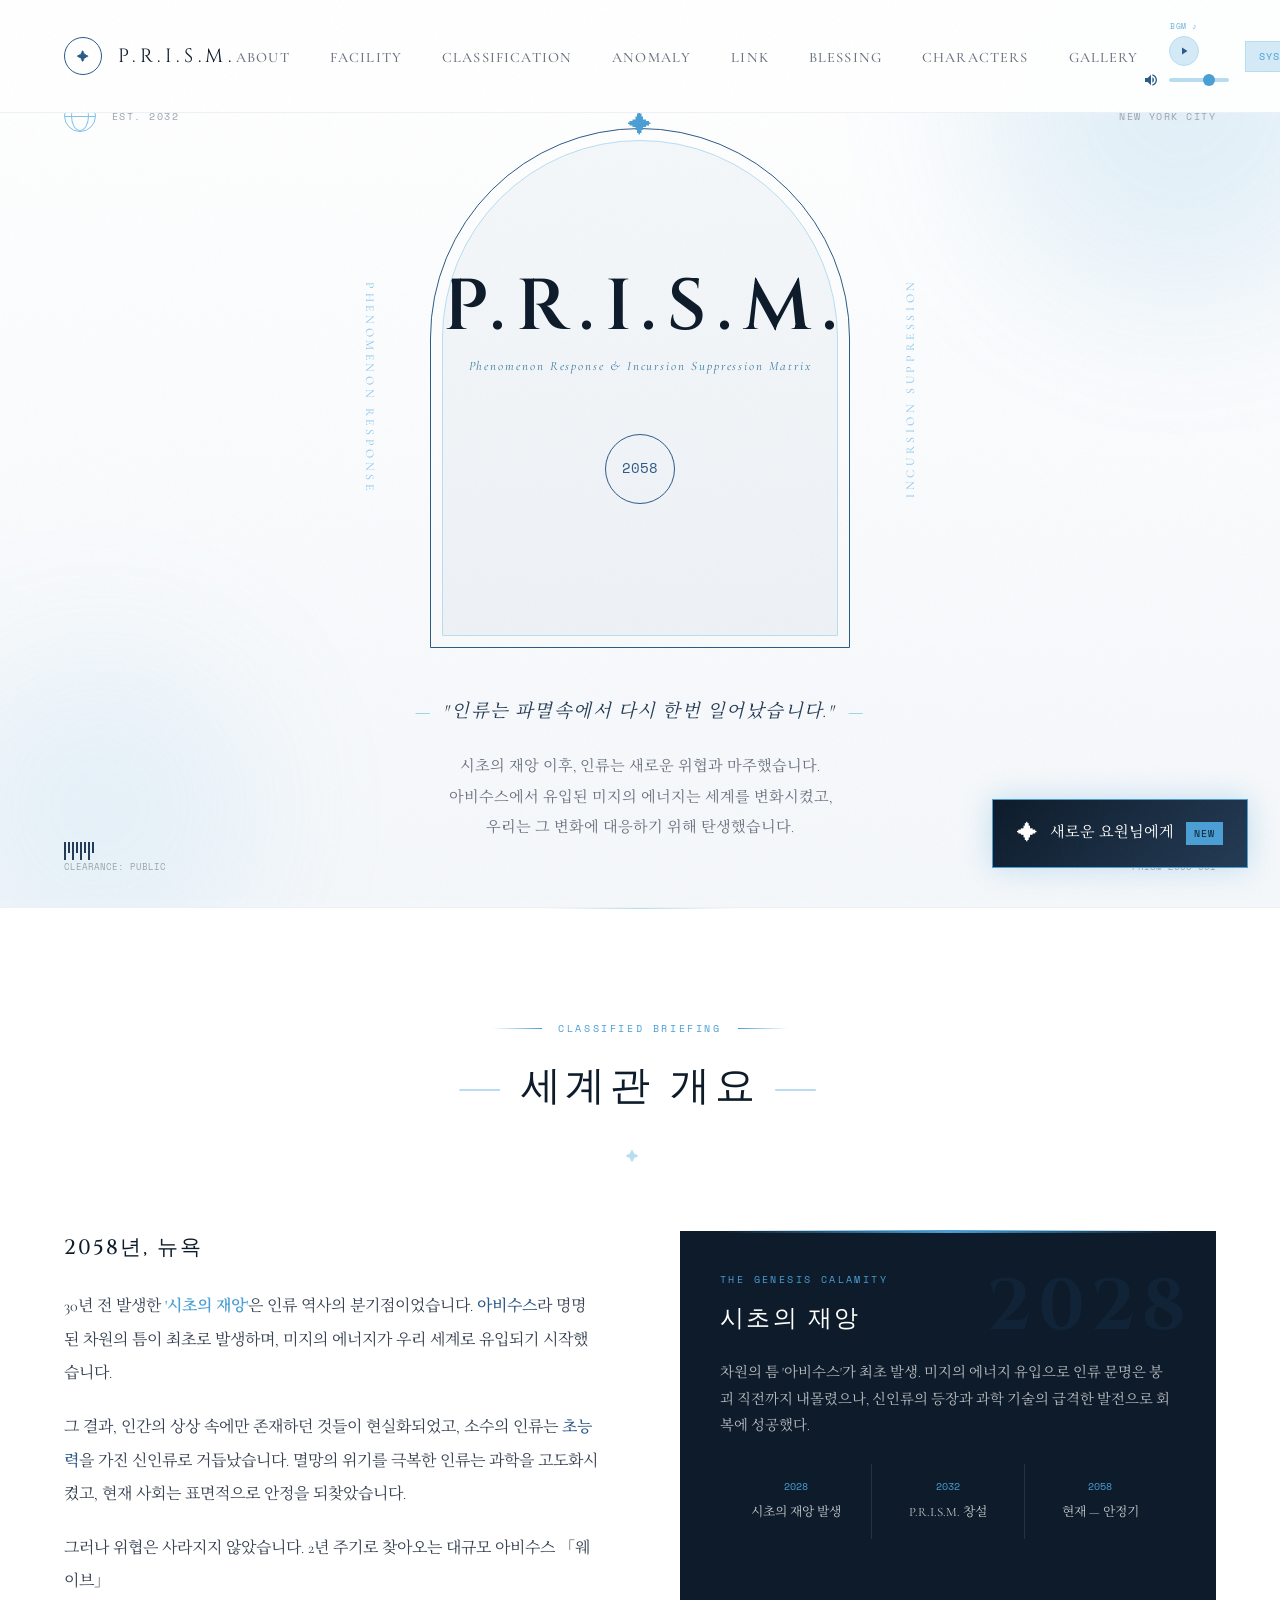
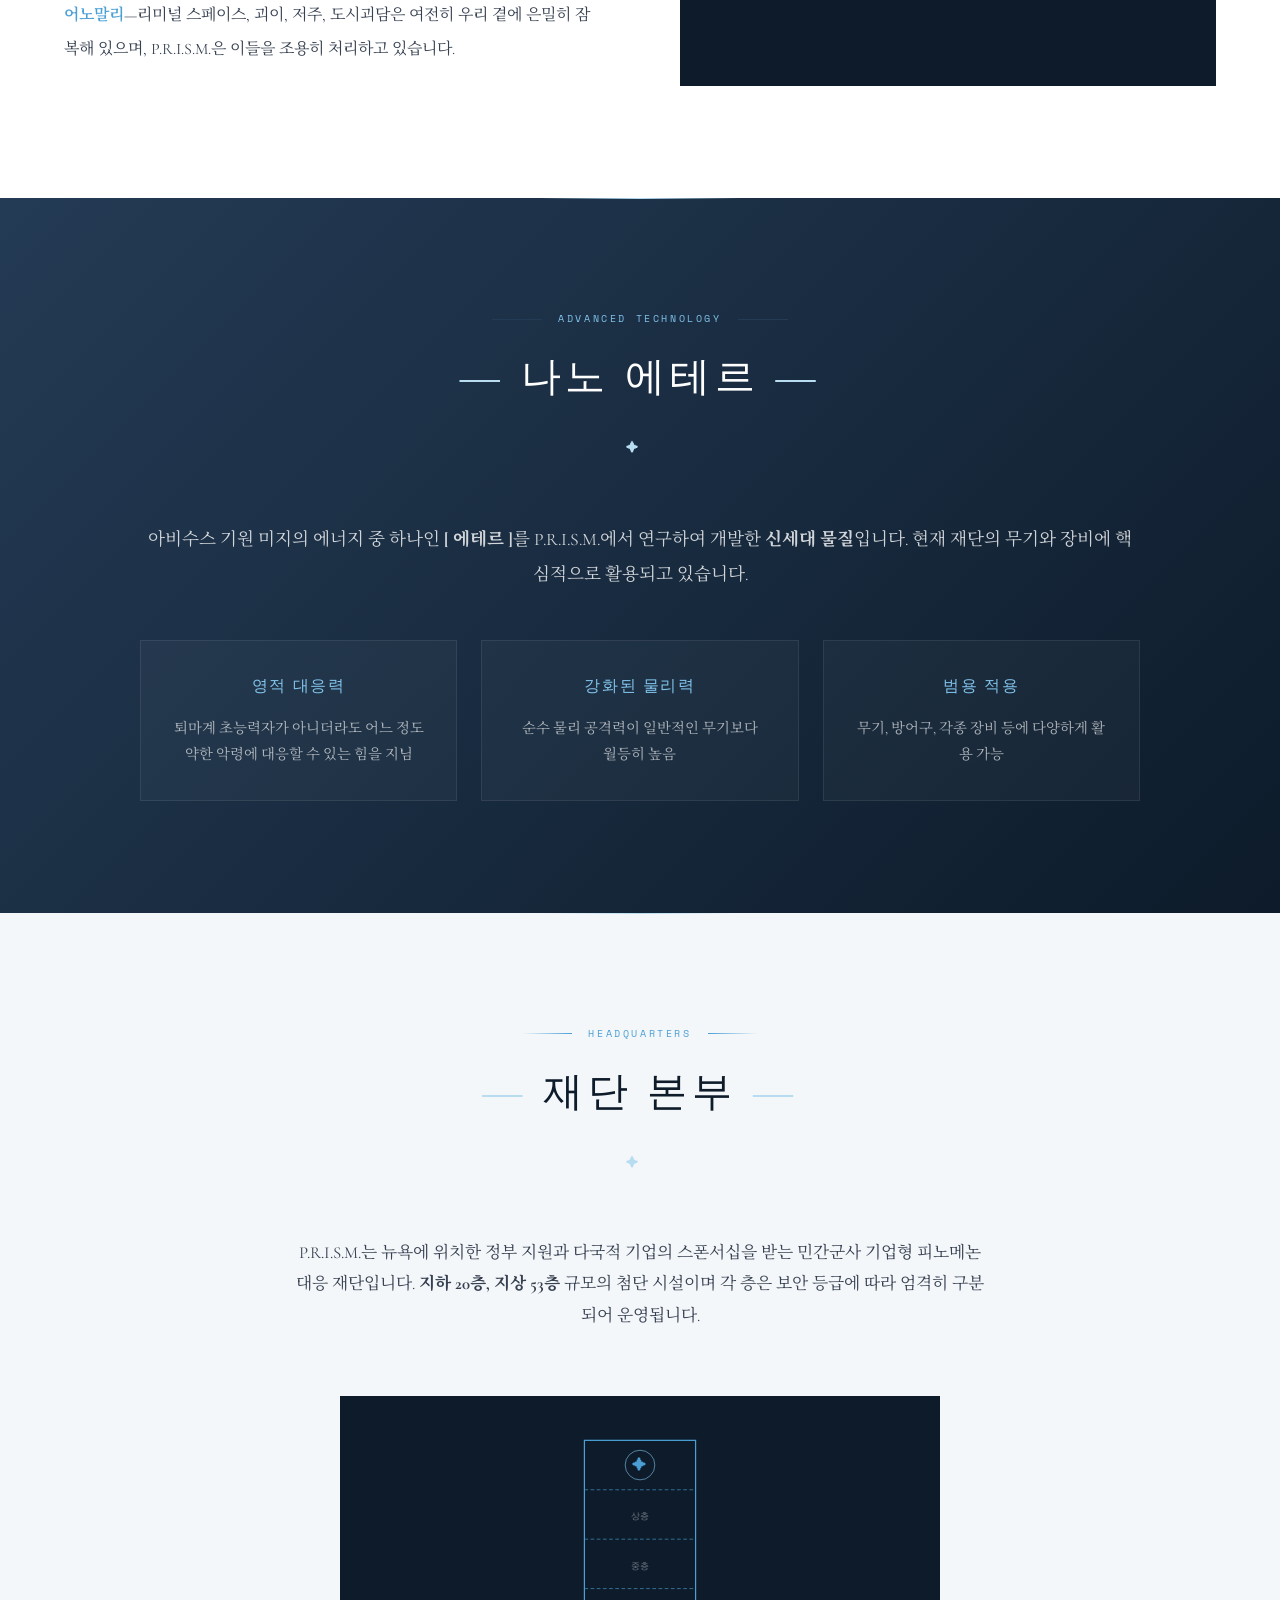
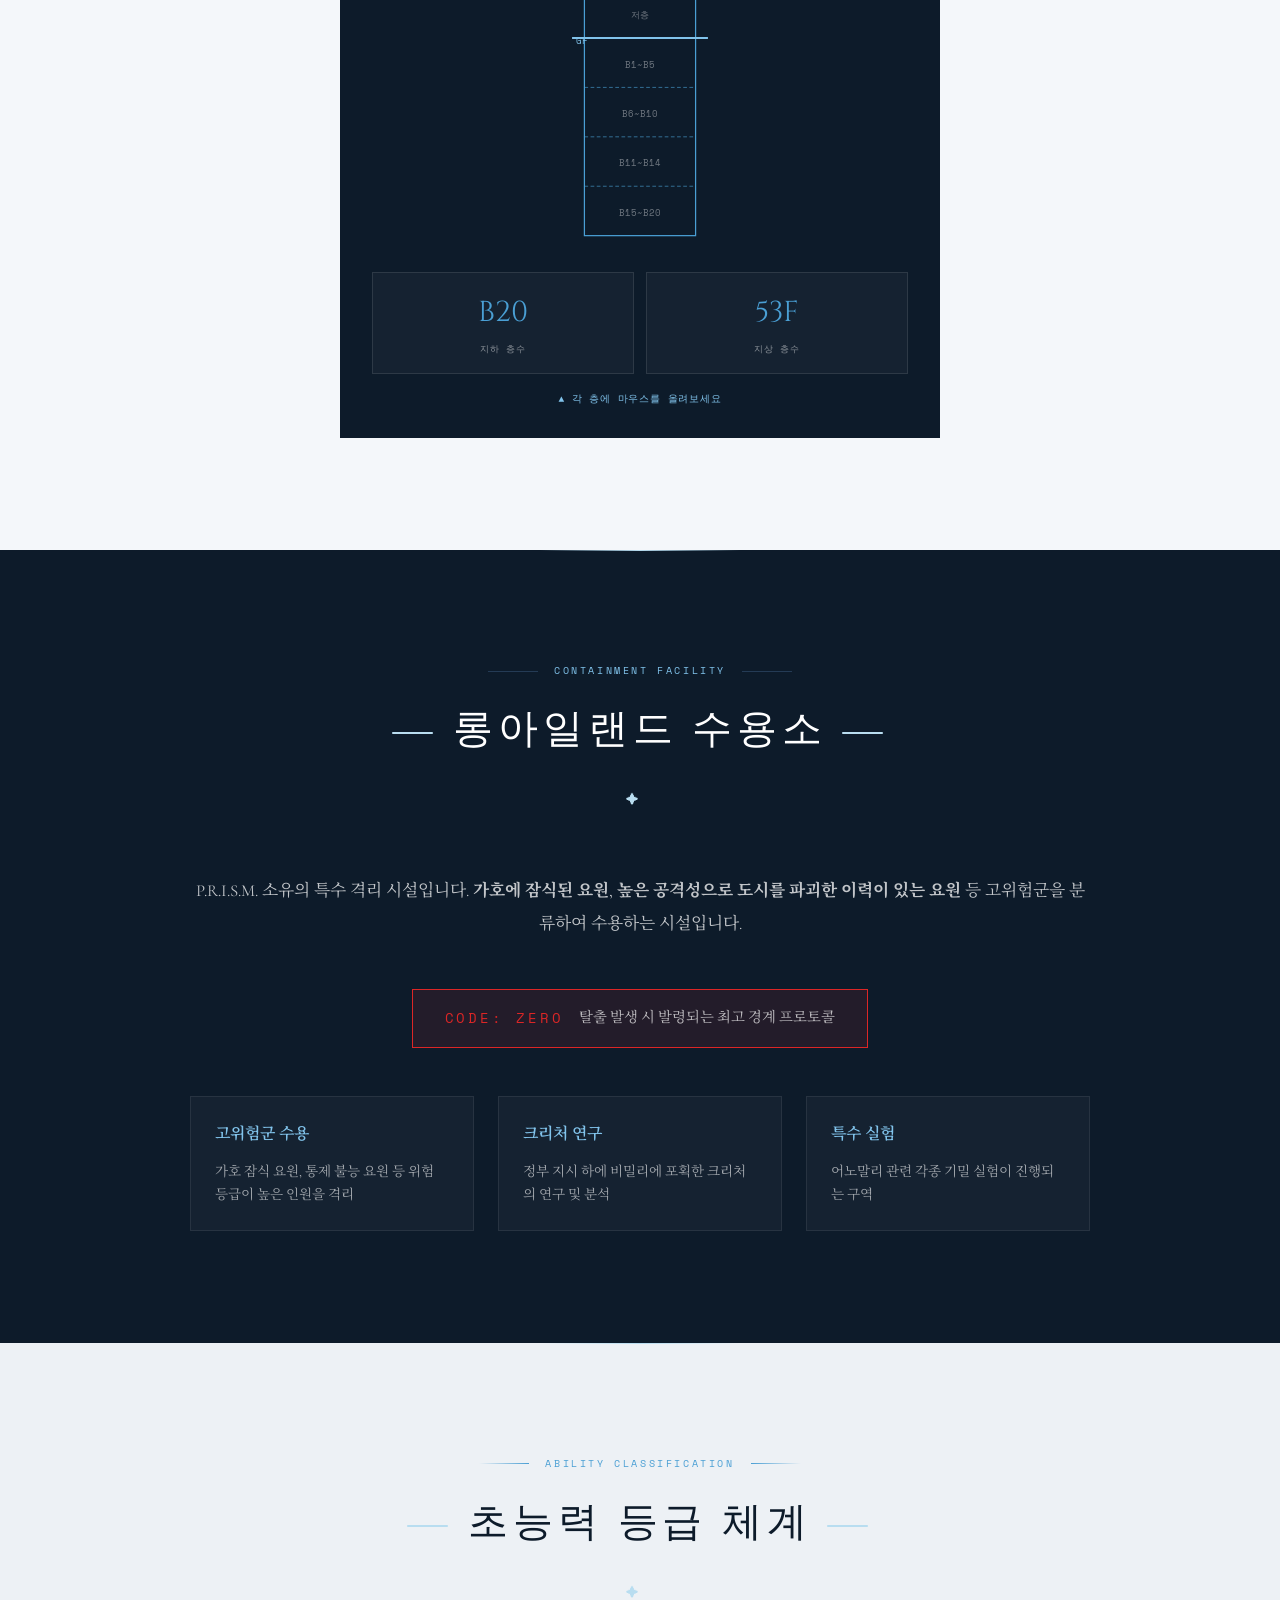
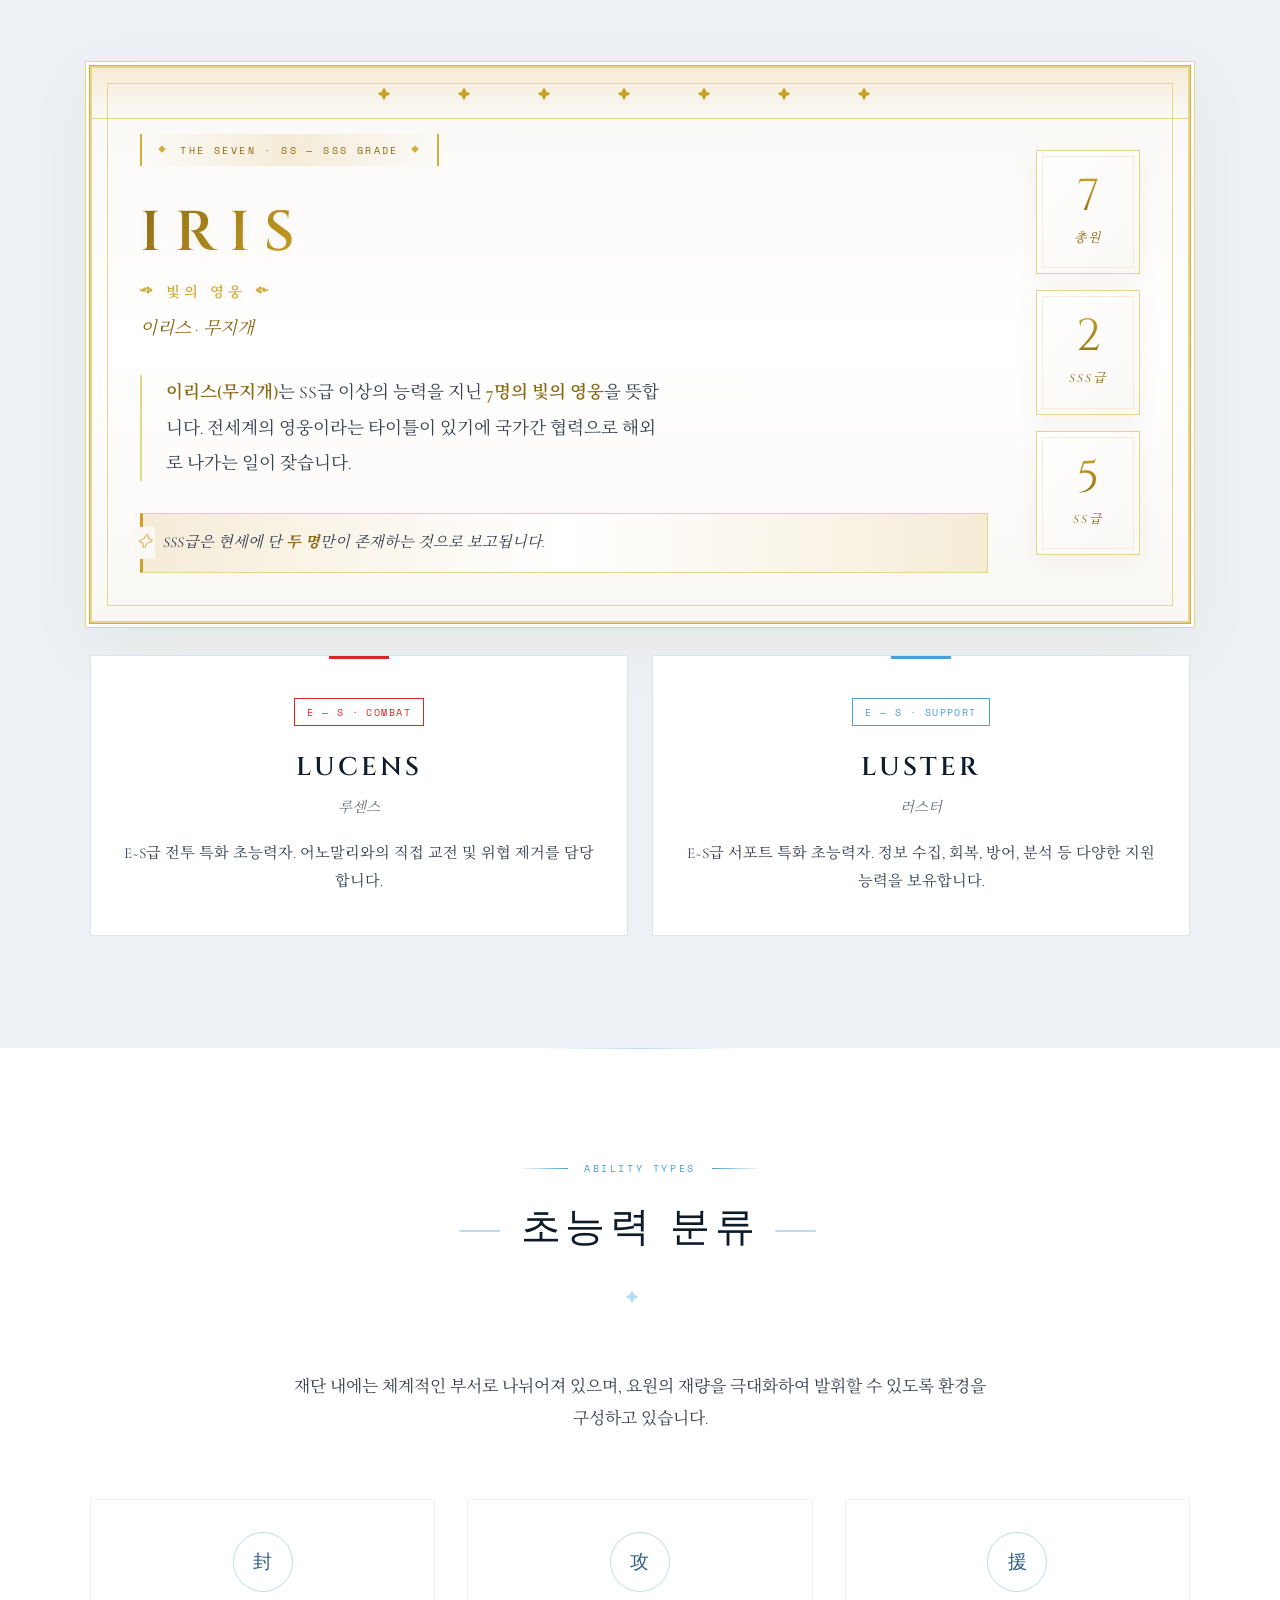
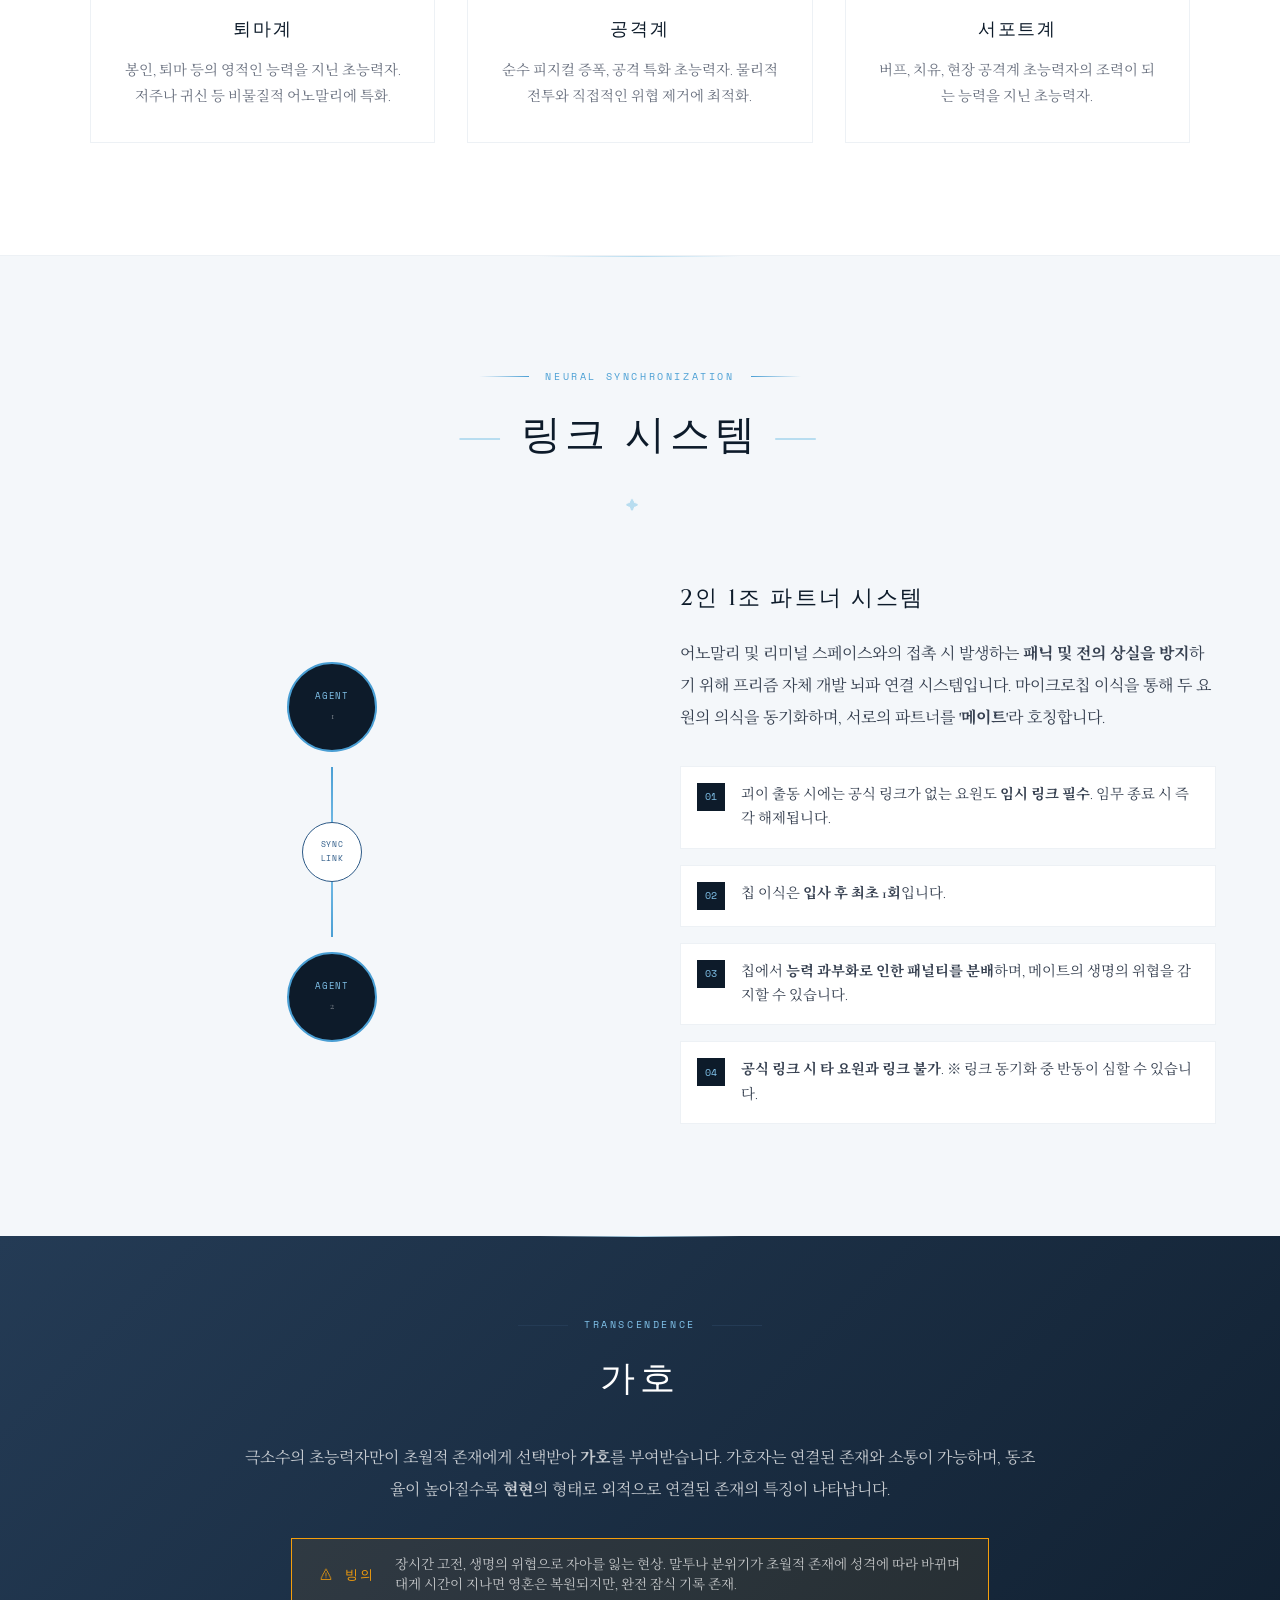
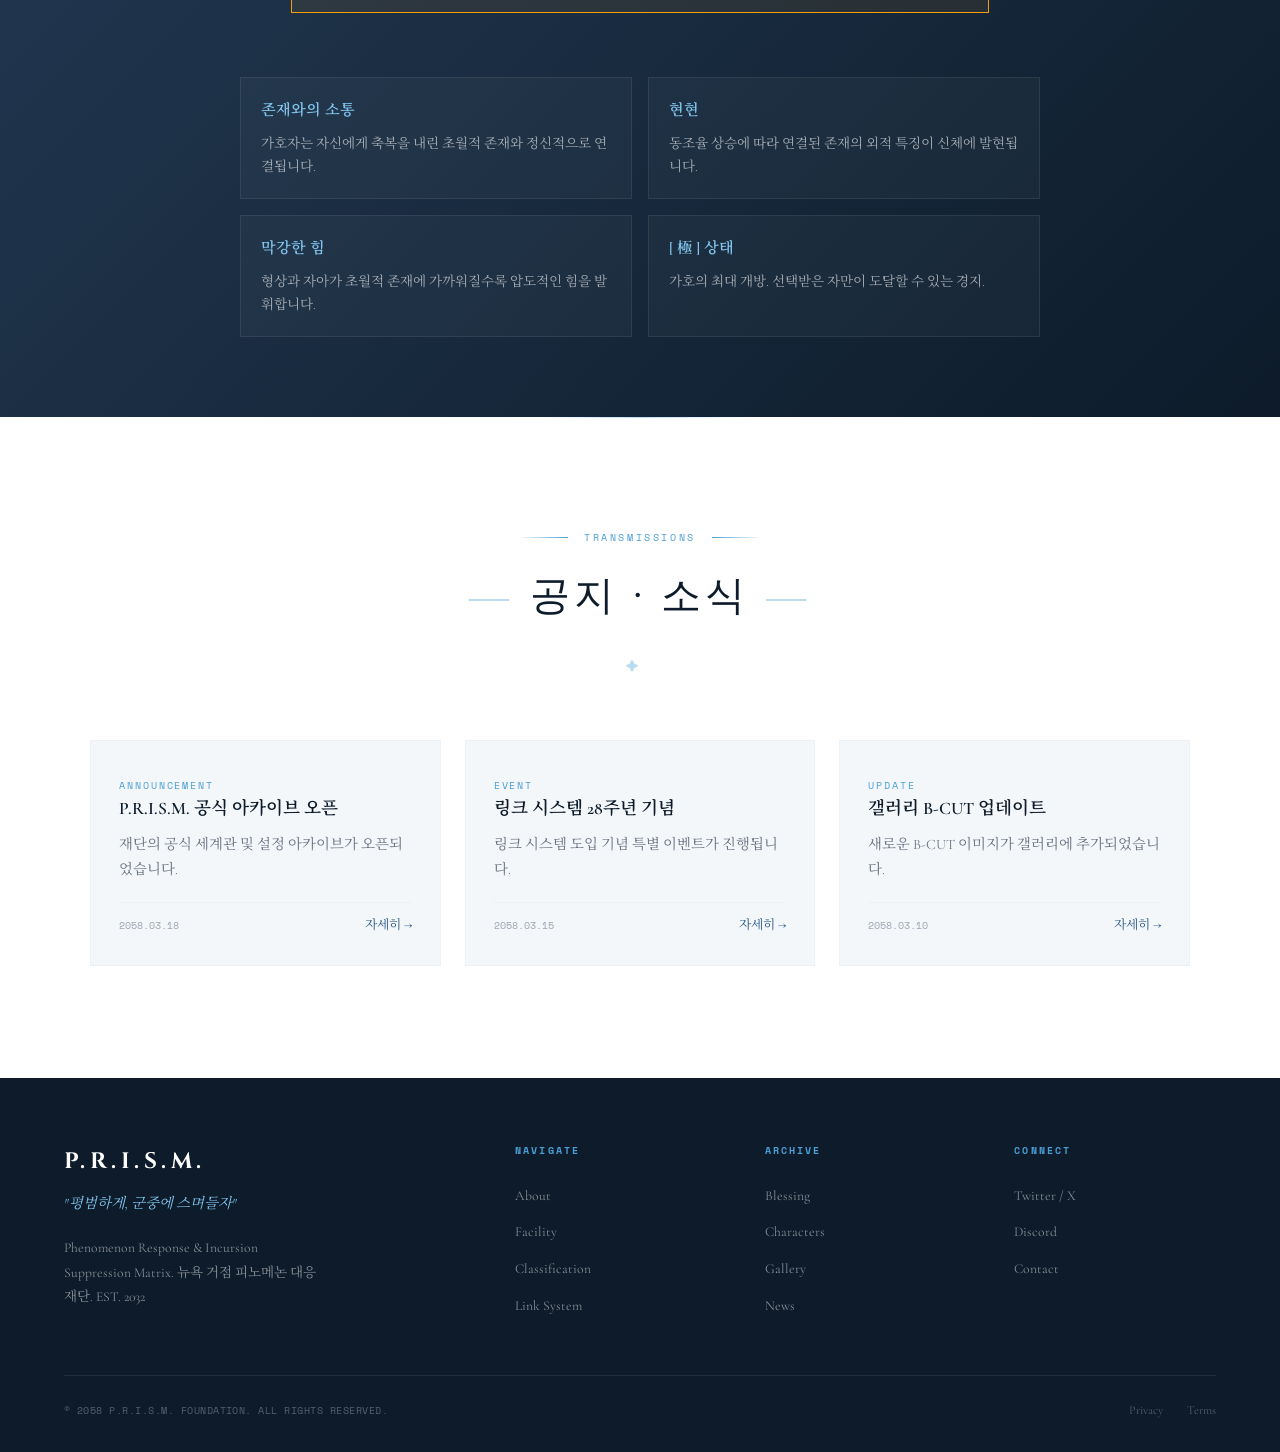
==== commit 2b0a8ed6: "initial site upload Push origin" ====
--- a/index.htm
+++ b/index.htm
@@ -2746,7 +2746,7 @@
             <div class="facility-intro fade-in">
                 <p>
                     P.R.I.S.M.는 뉴욕에 위치한 정부 지원과 다국적 기업의 스폰서십을 받는 민간군사 기업형 피노메논 대응 재단입니다. <strong>지하 20층, 지상 53층</strong> 규모의 
-                    첨단 시설입니다. 각 층은 보안 등급에 따라 엄격히 구분되어 운영됩니다.
+                    첨단 시설이며 각 층은 보안 등급에 따라 엄격히 구분되어 운영됩니다.
                 </p>
             </div>
 
@@ -3453,7 +3453,22 @@
             const loadingBar = document.getElementById('loading-bar');
             const loadingPercent = document.getElementById('loading-percent');
             
-            // Check if already visited in this session
+            // 새로고침 감지 - 새로고침 시 모든 상태 초기화
+            const navEntries = performance.getEntriesByType('navigation');
+            const isReload = navEntries.length > 0 && navEntries[0].type === 'reload';
+            
+            if (isReload) {
+                // 새로고침: 모든 저장된 상태 초기화
+                sessionStorage.removeItem('prism_visited');
+                localStorage.removeItem('prism_bgm_volume');
+                localStorage.removeItem('prism_bgm_time');
+                localStorage.removeItem('prism_bgm_playing');
+                localStorage.removeItem('prism_bgm_muted');
+                // 스크롤 맨 위로
+                window.scrollTo(0, 0);
+            }
+            
+            // Check if already visited in this session (페이지 이동 시에만 적용)
             const hasVisited = sessionStorage.getItem('prism_visited');
             
             if (hasVisited) {
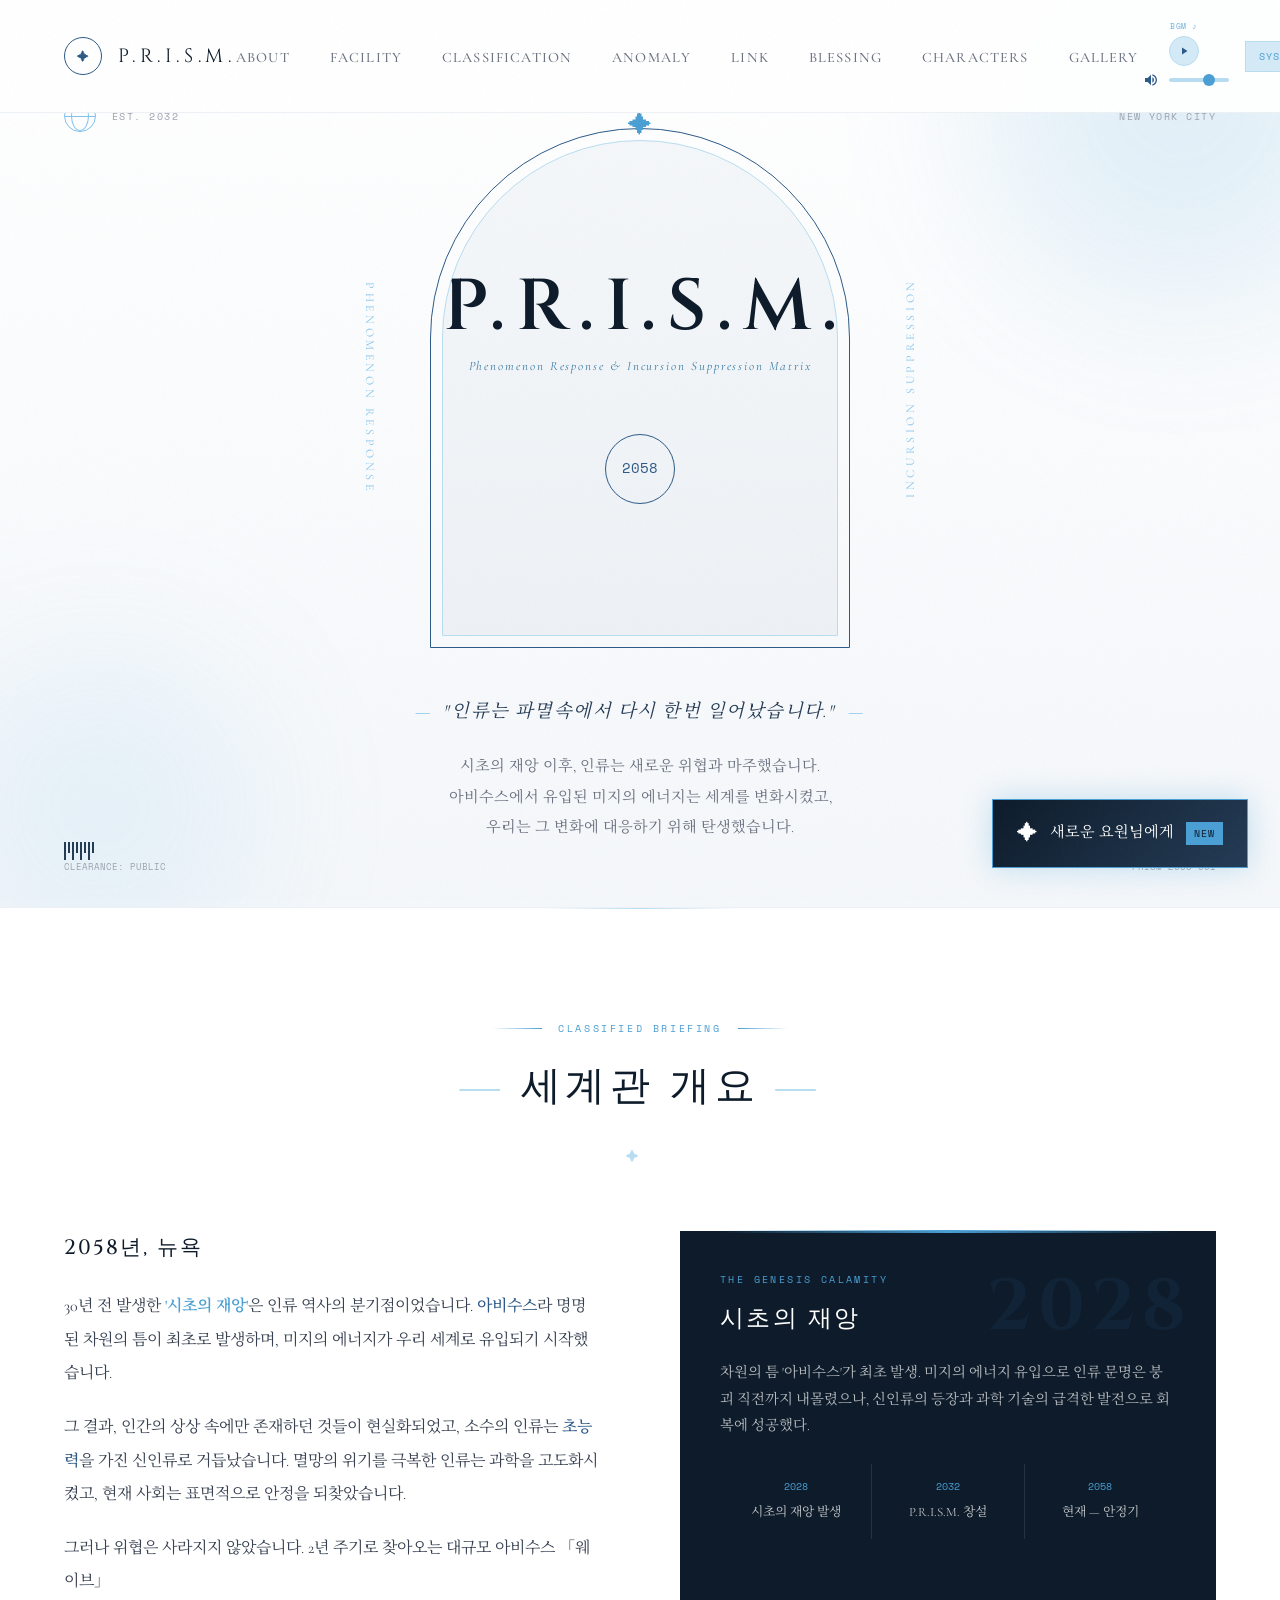
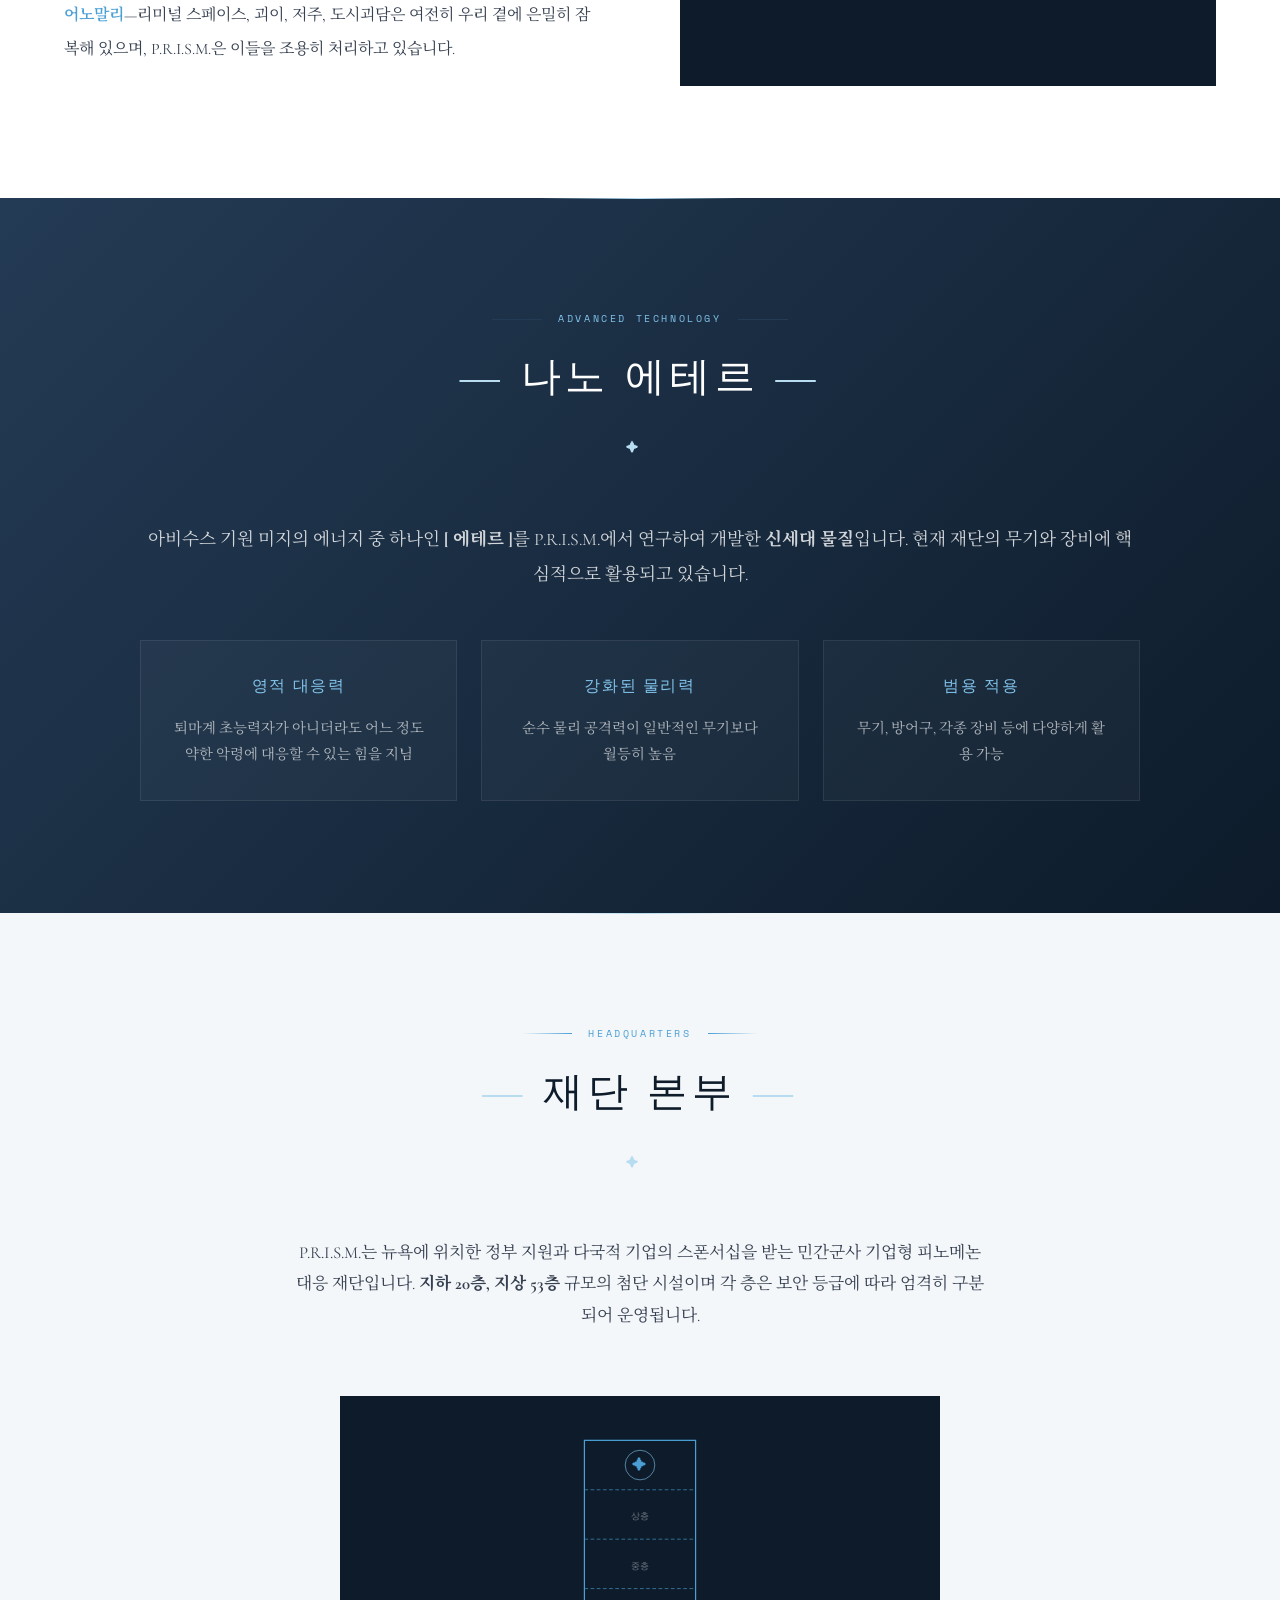
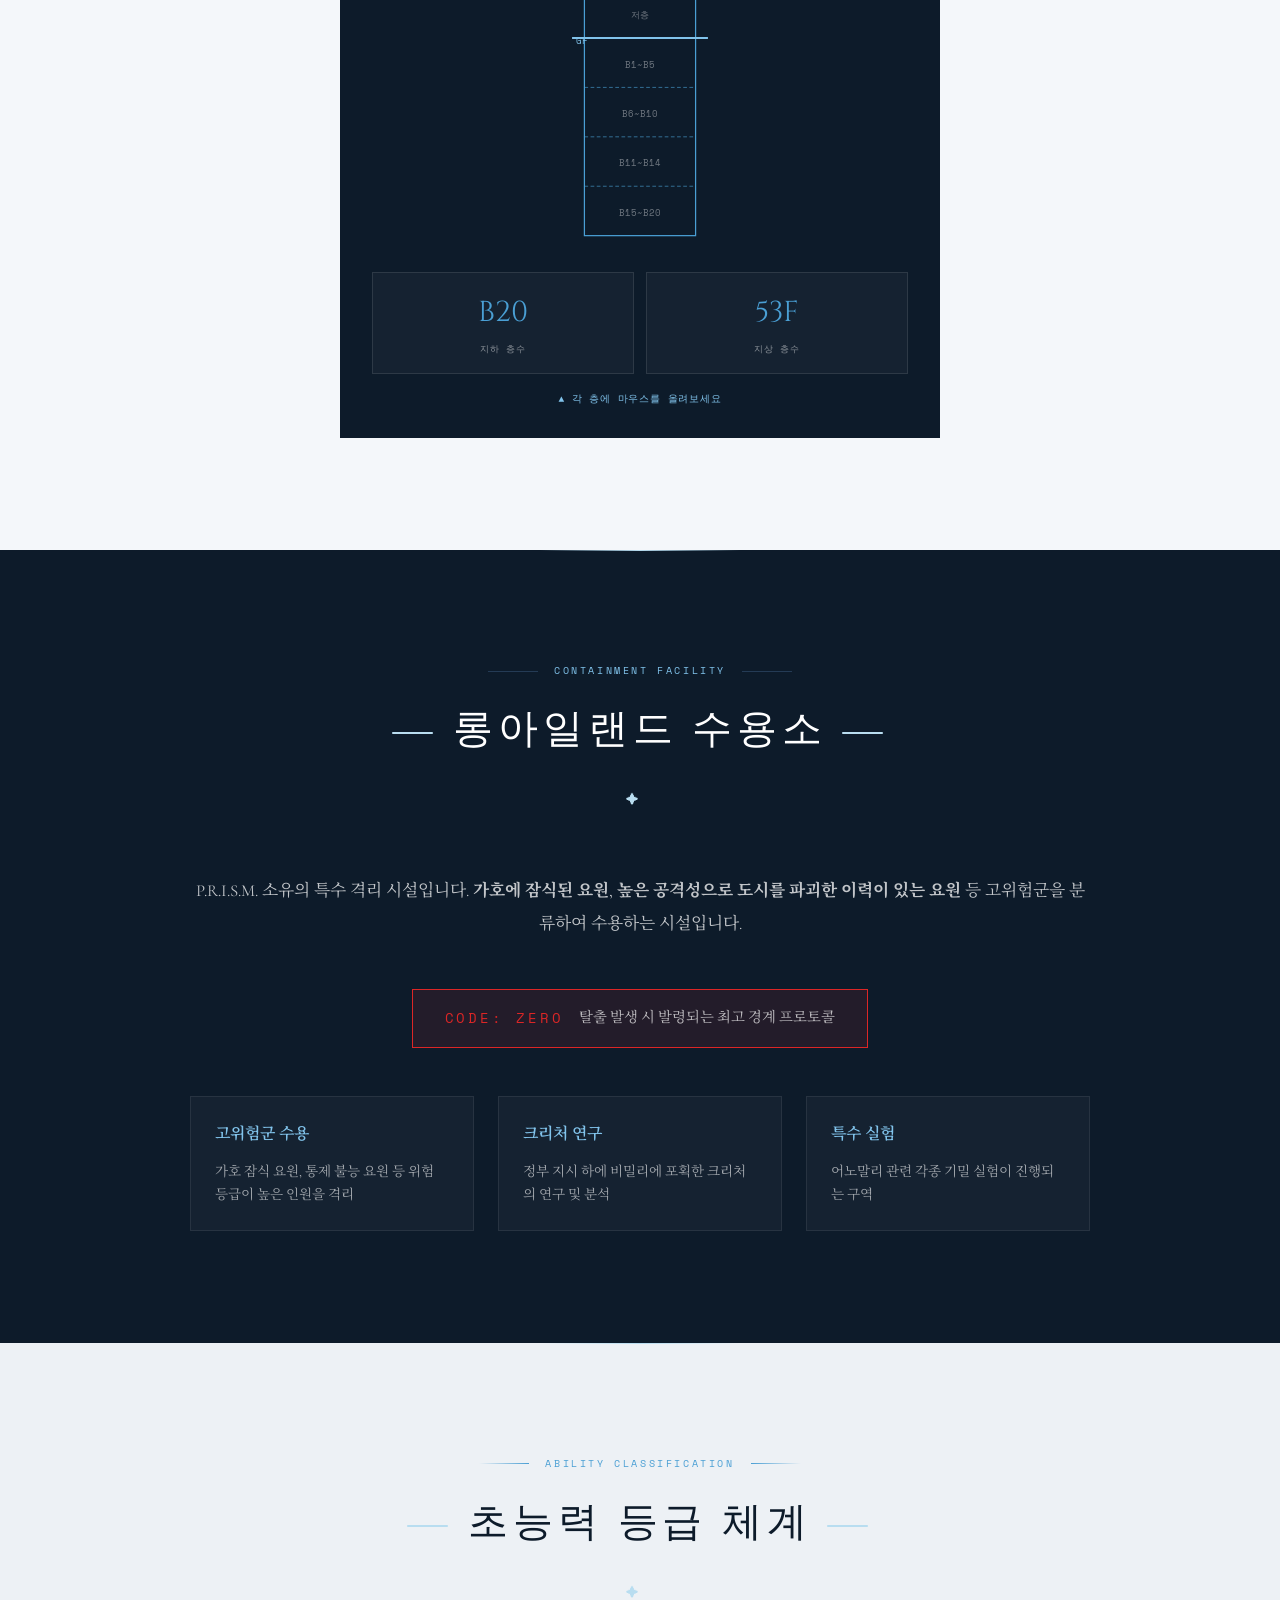
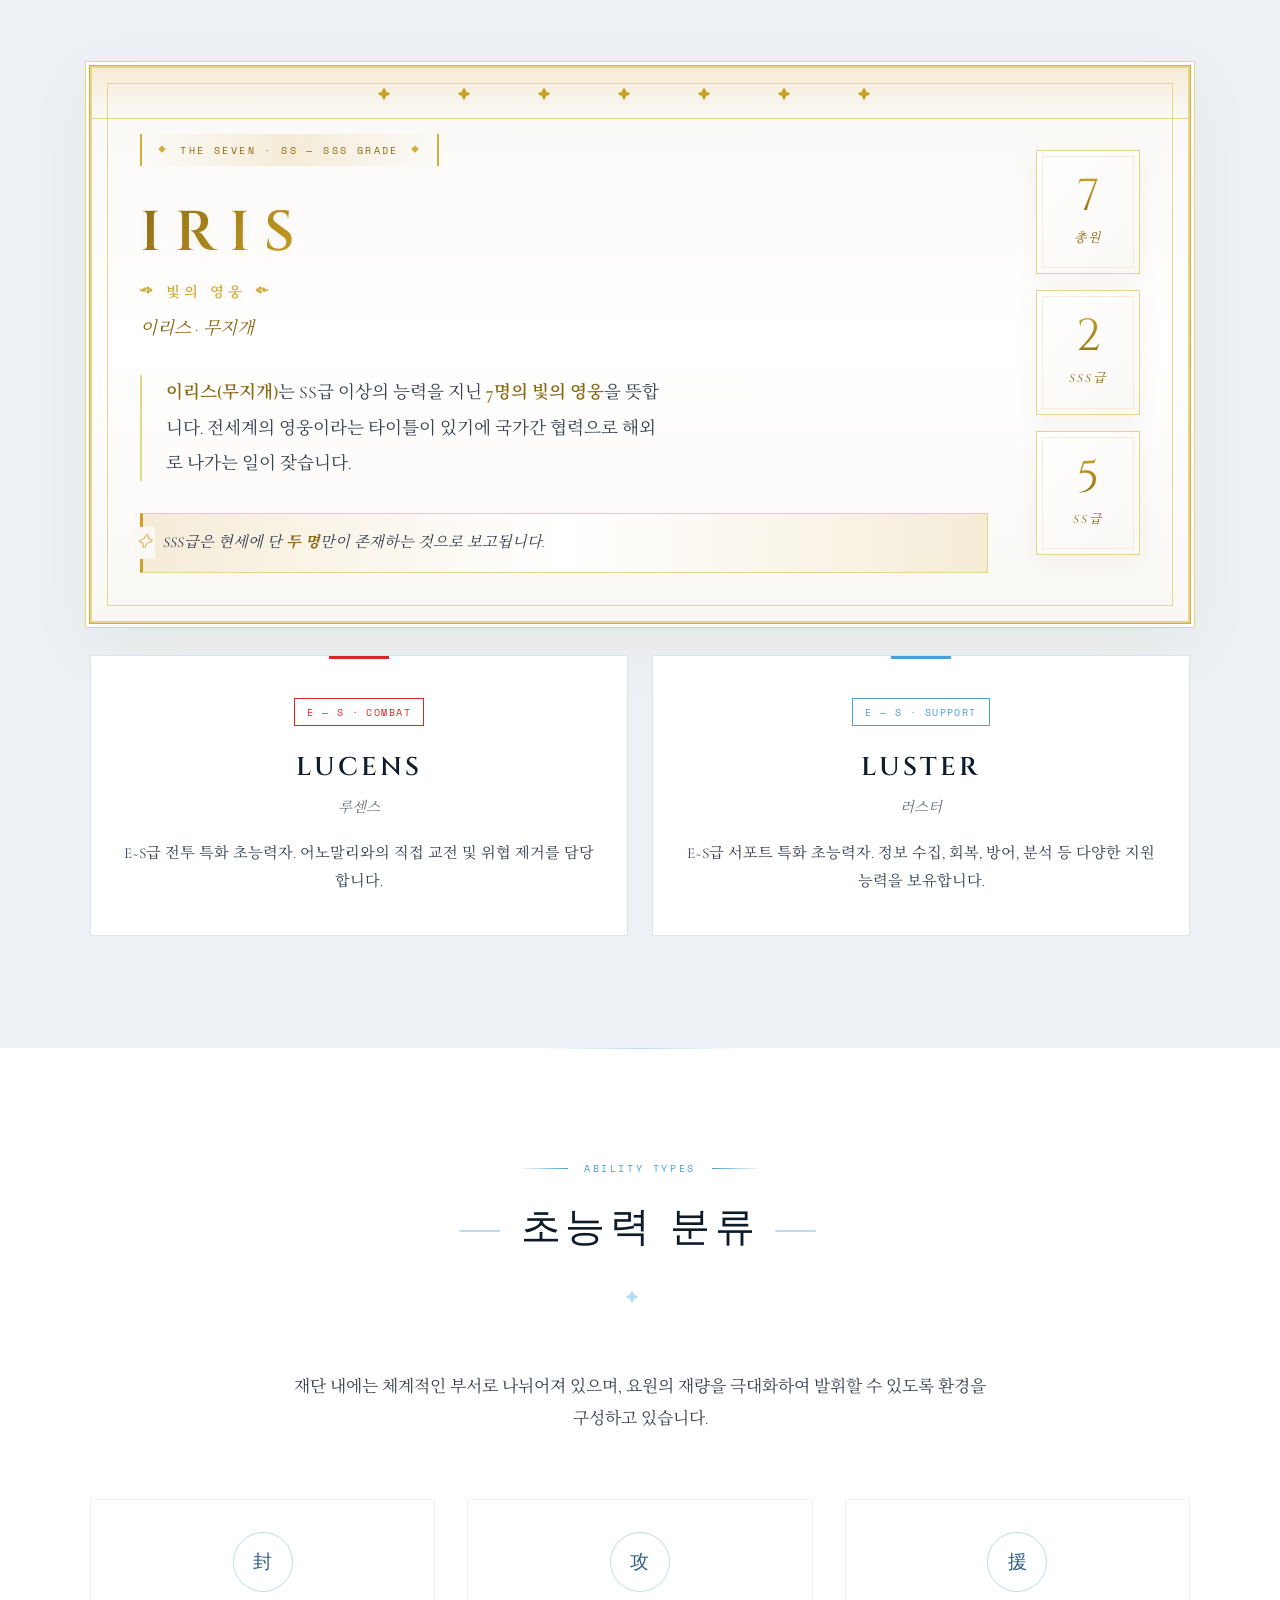
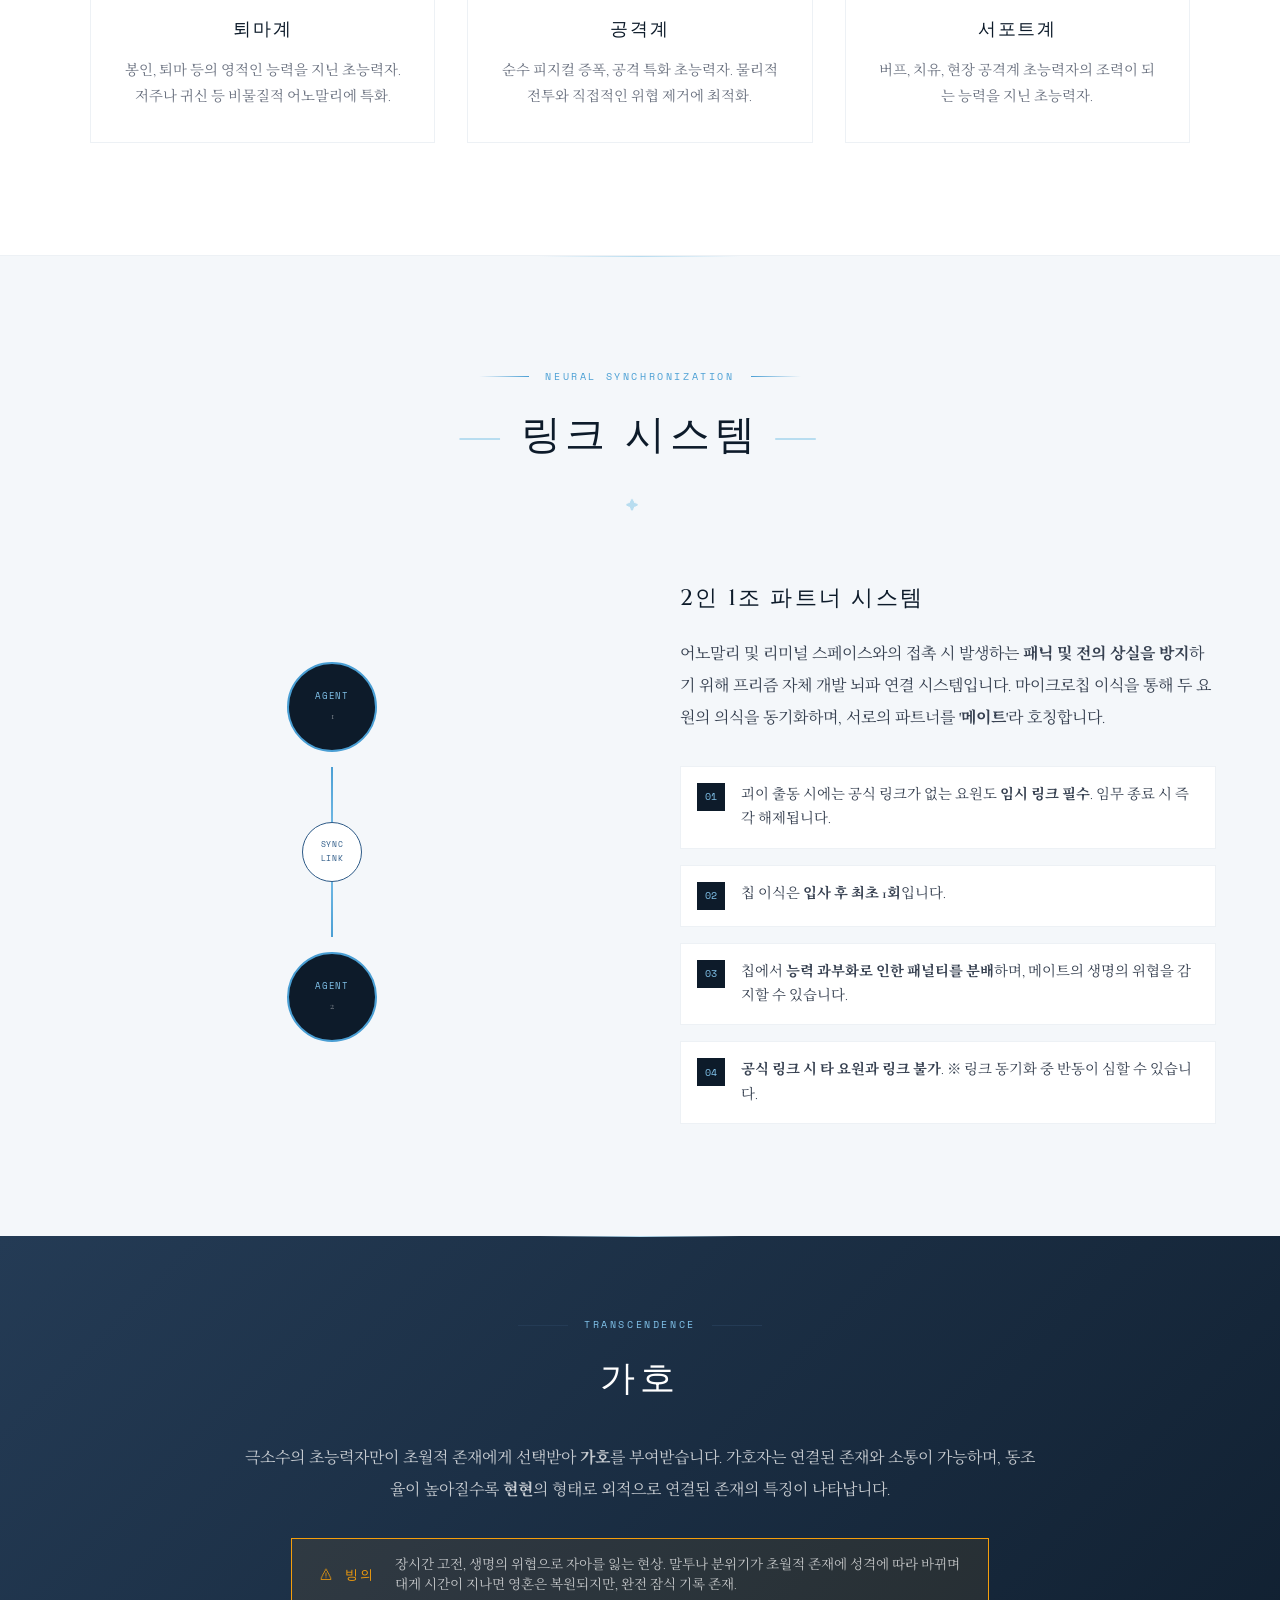
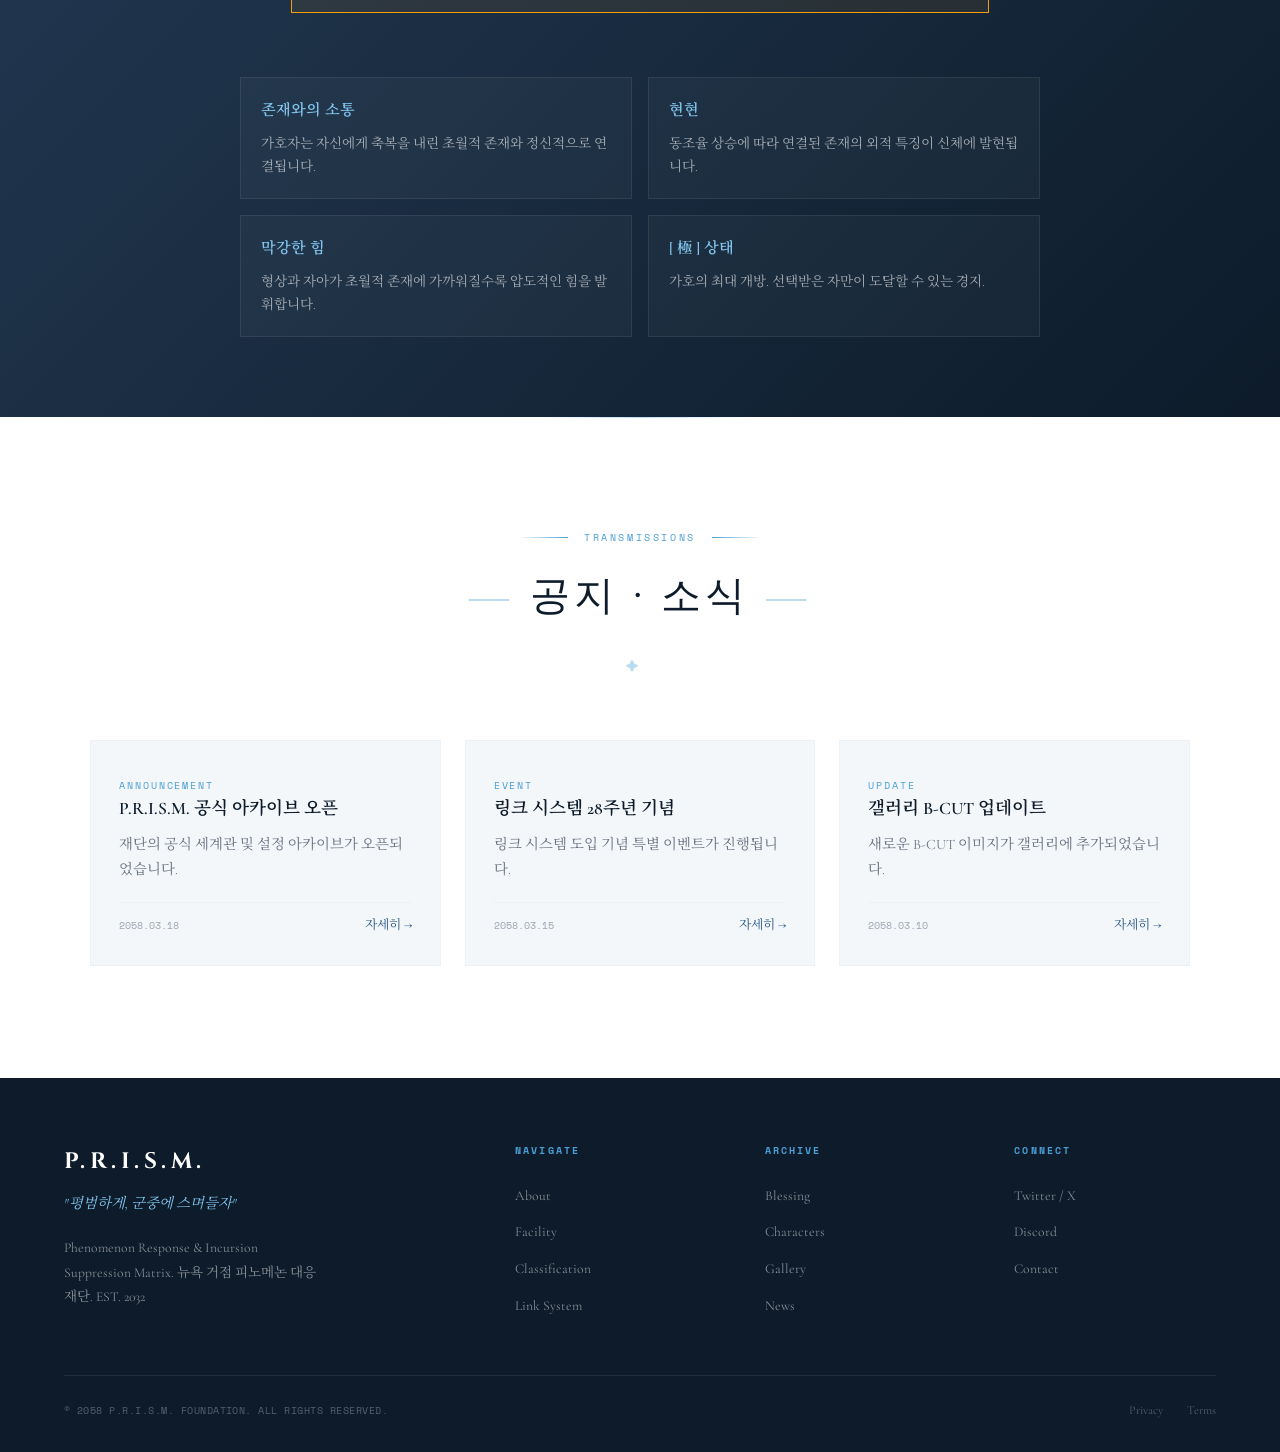
==== commit b19fbfd5: "initial site upload Push origin" ====
--- a/index.htm
+++ b/index.htm
@@ -576,6 +576,7 @@
             display: flex;
             align-items: center;
             gap: 1rem;
+            text-decoration: none;
         }
 
         .logo-symbol {
@@ -2552,10 +2553,10 @@
     <div class="main-content" id="main-content">
 
     <nav>
-        <div class="logo-area">
+        <a href="index.html" class="logo-area">
             <div class="logo-symbol">✦</div>
             <span class="logo-text">P.R.I.S.M.</span>
-        </div>
+        </a>
         <ul class="nav-center">
             <li><a href="#about">ABOUT</a></li>
             <li><a href="#facility">FACILITY</a></li>
